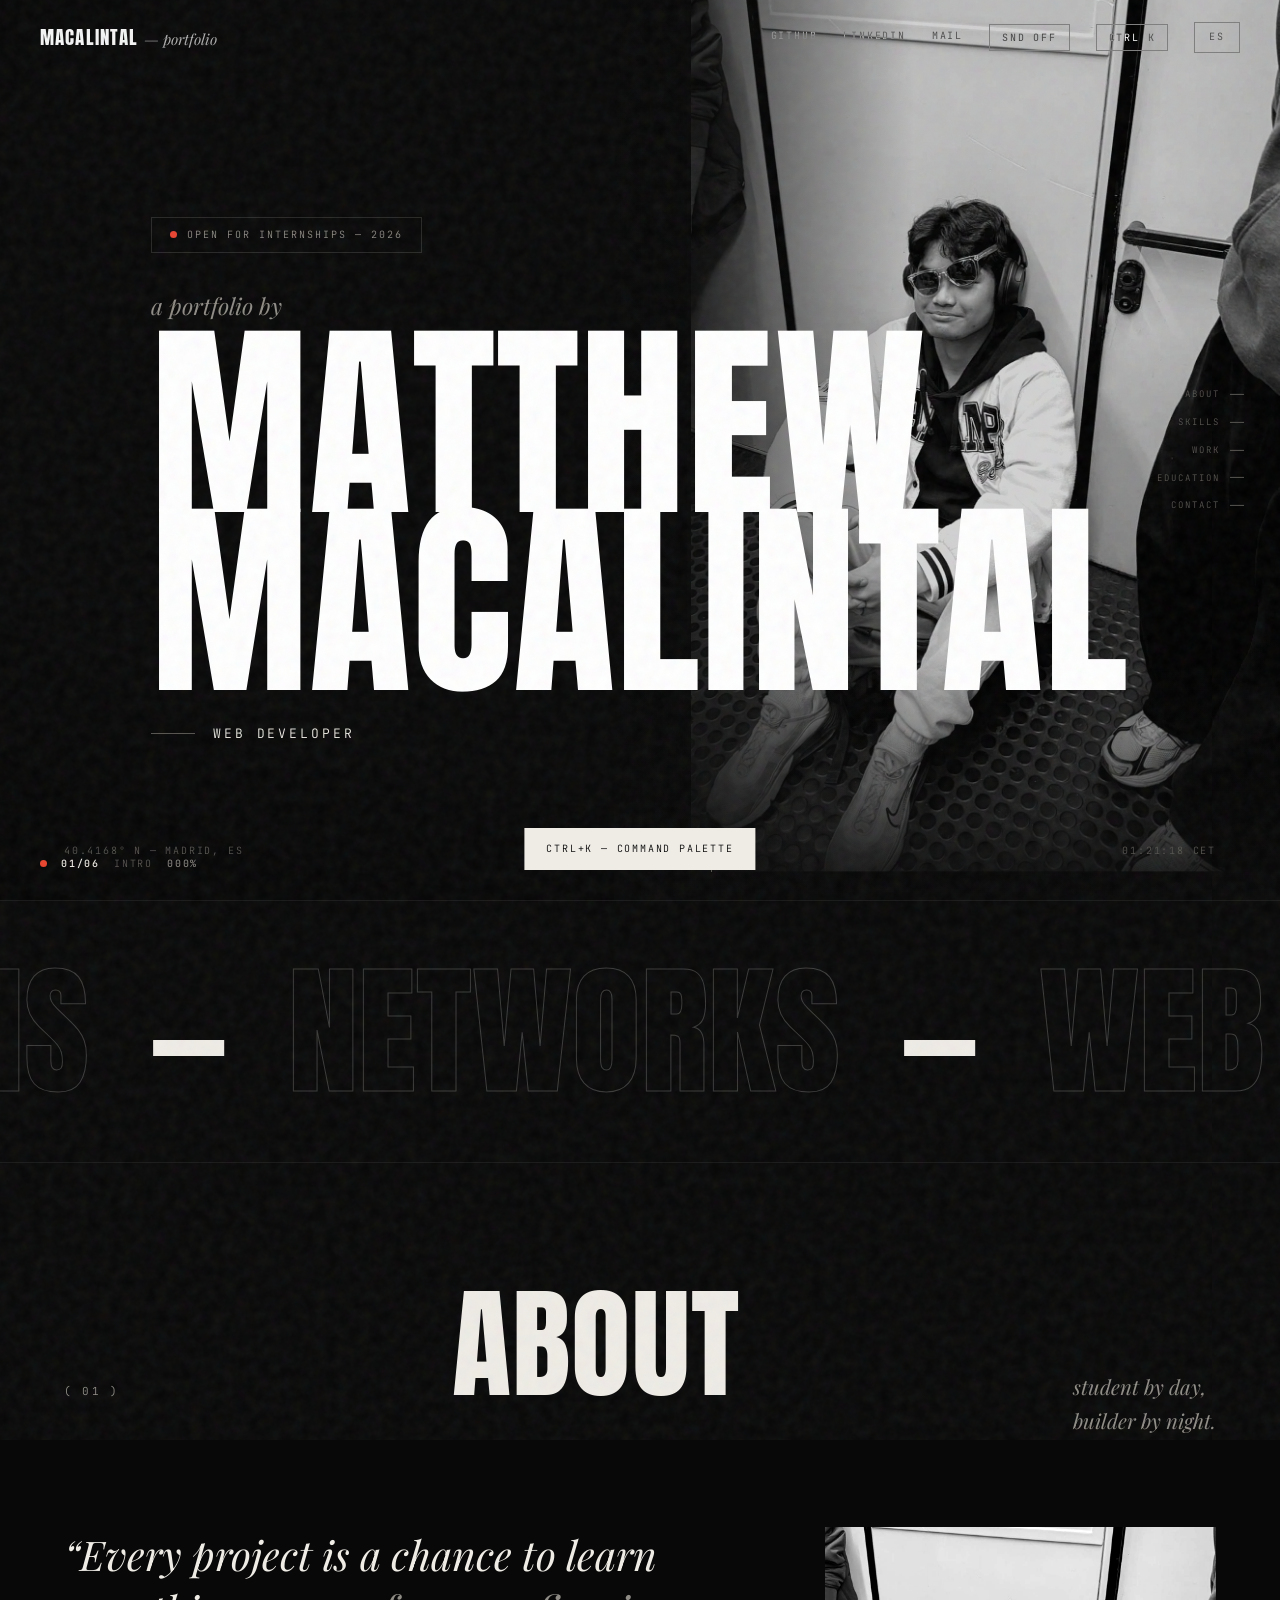
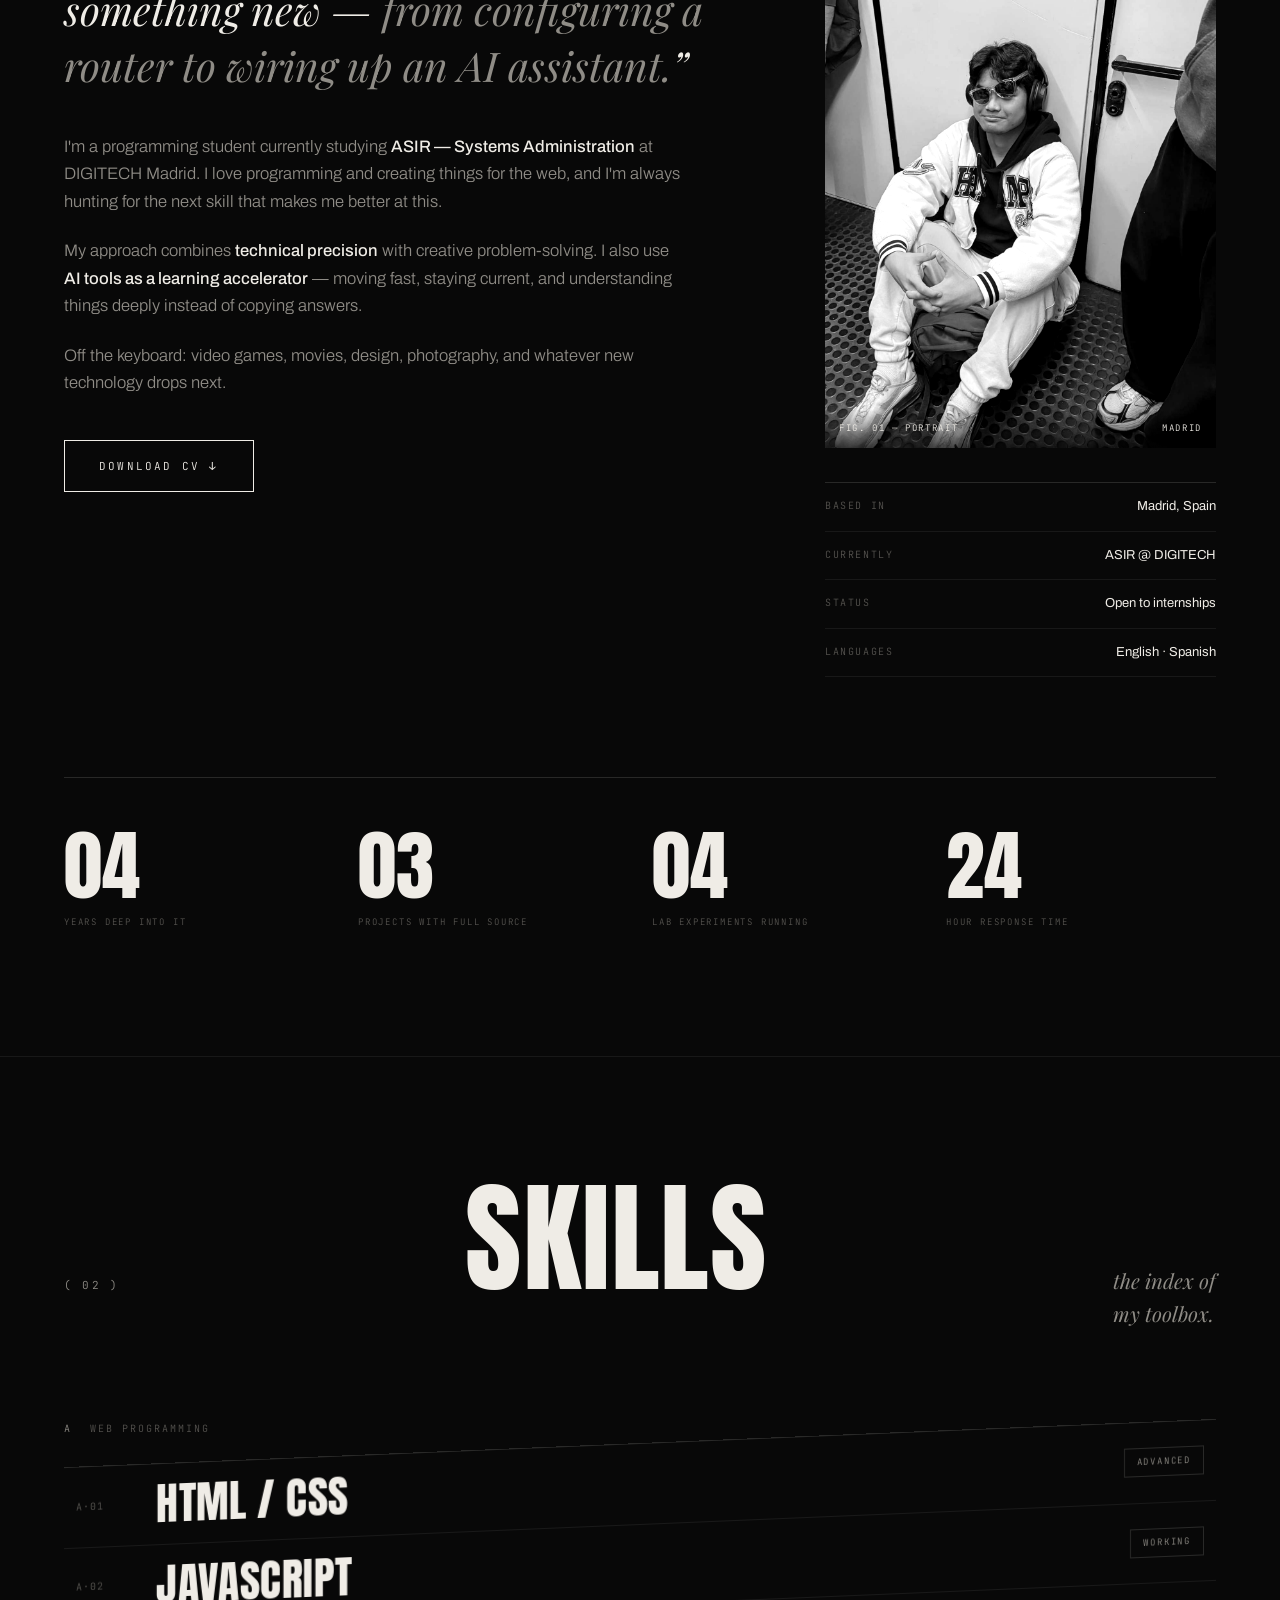
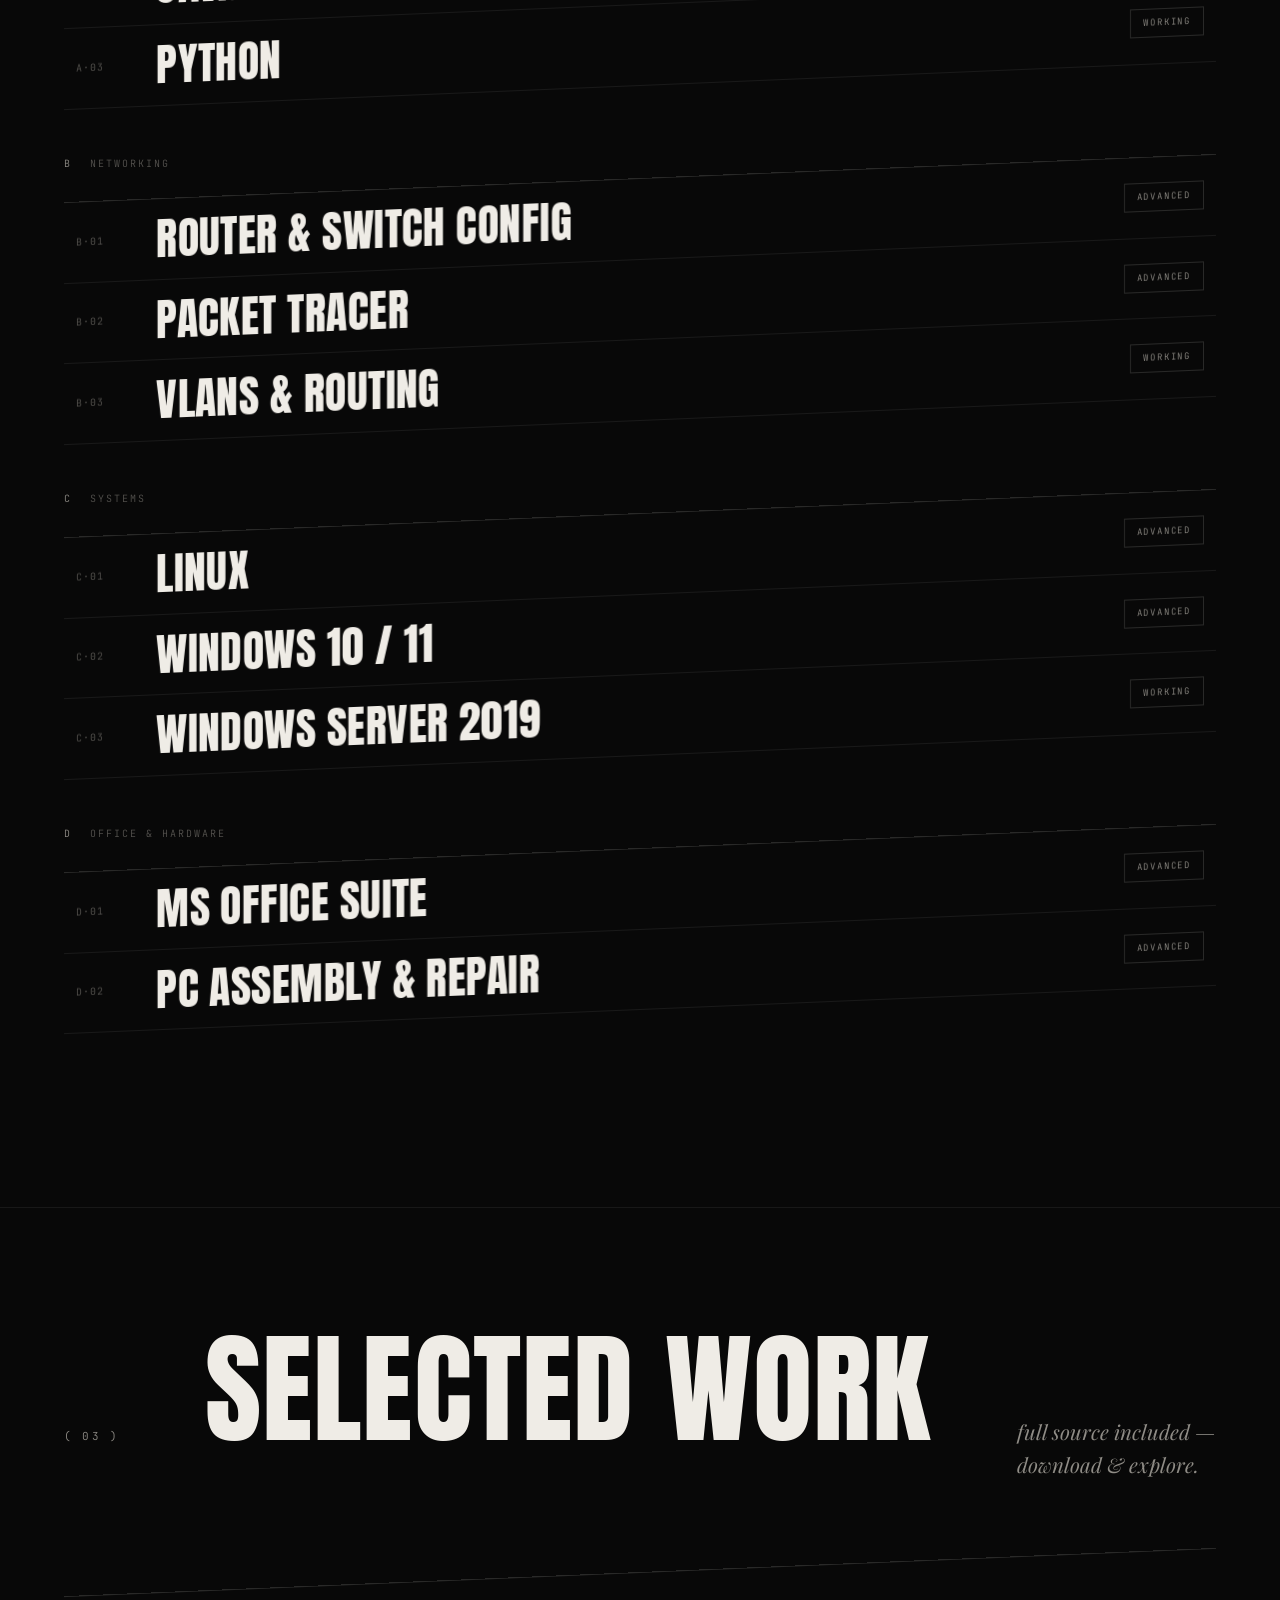
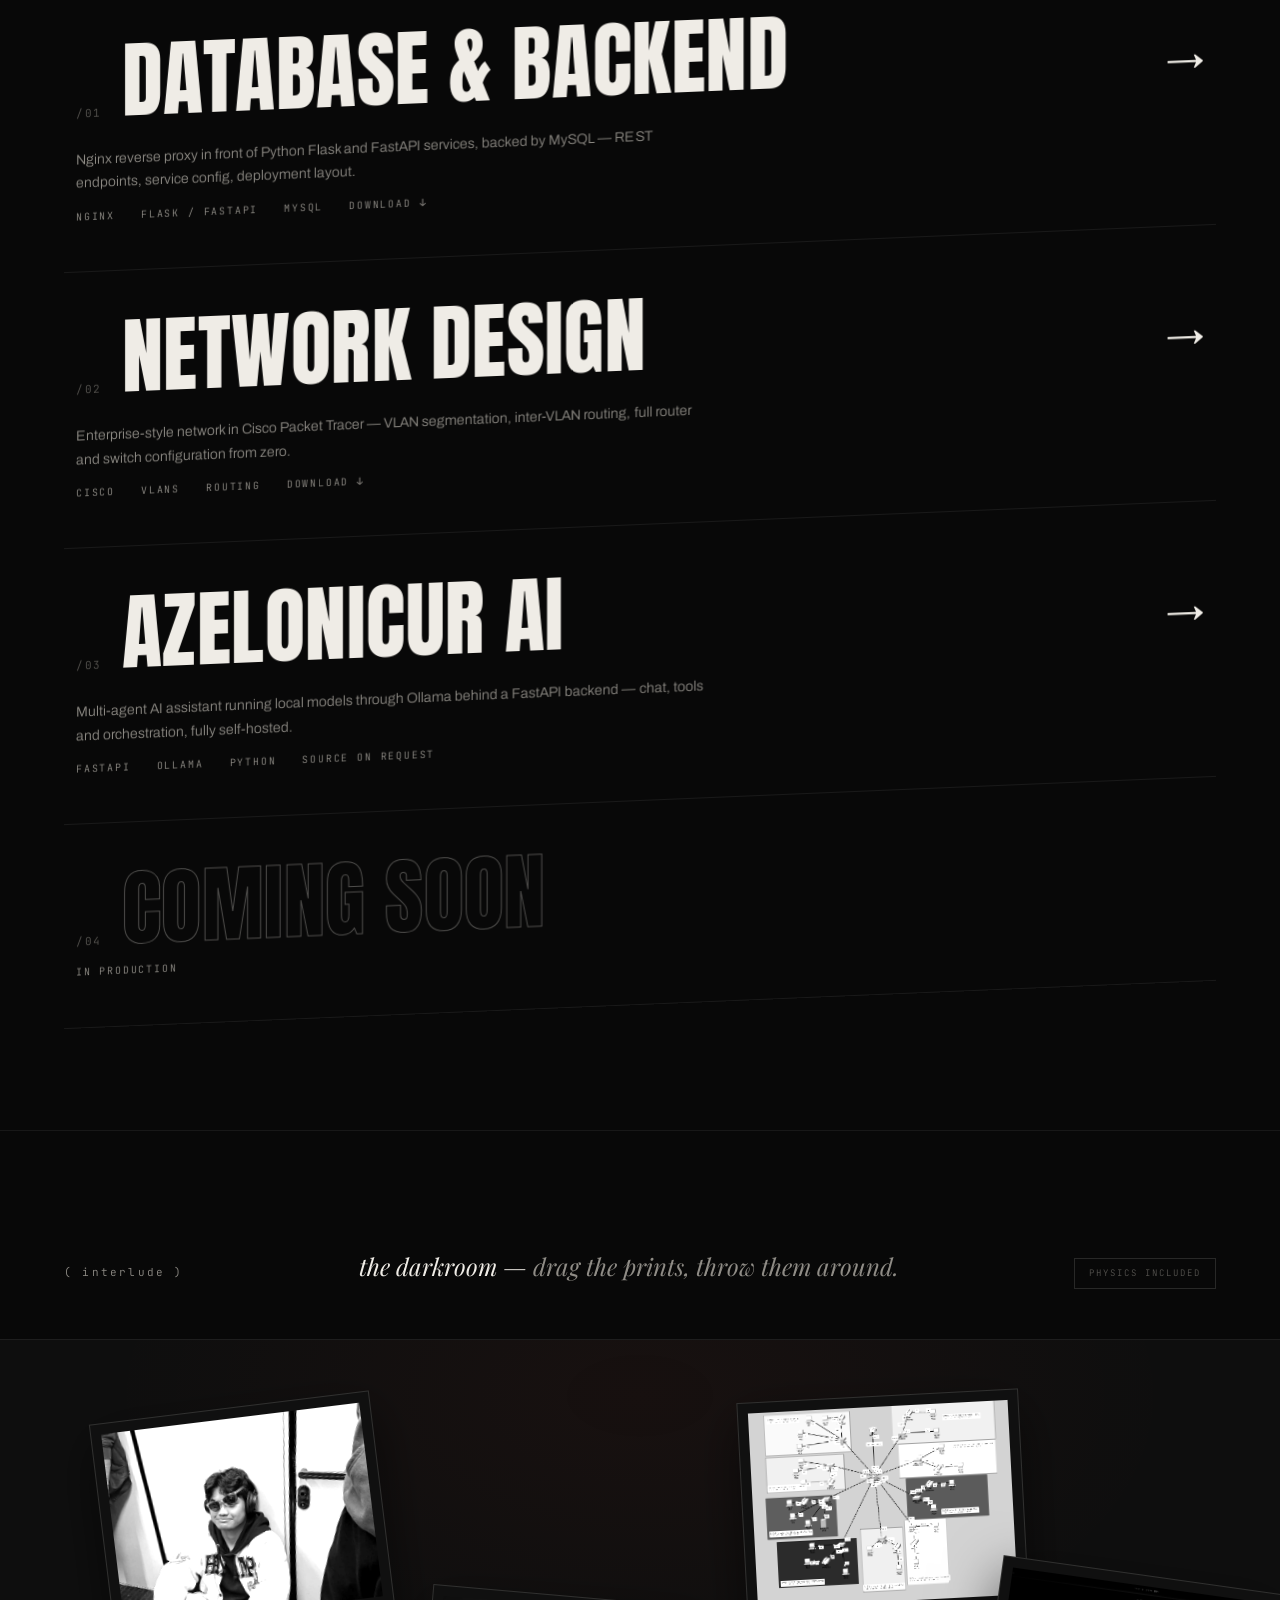
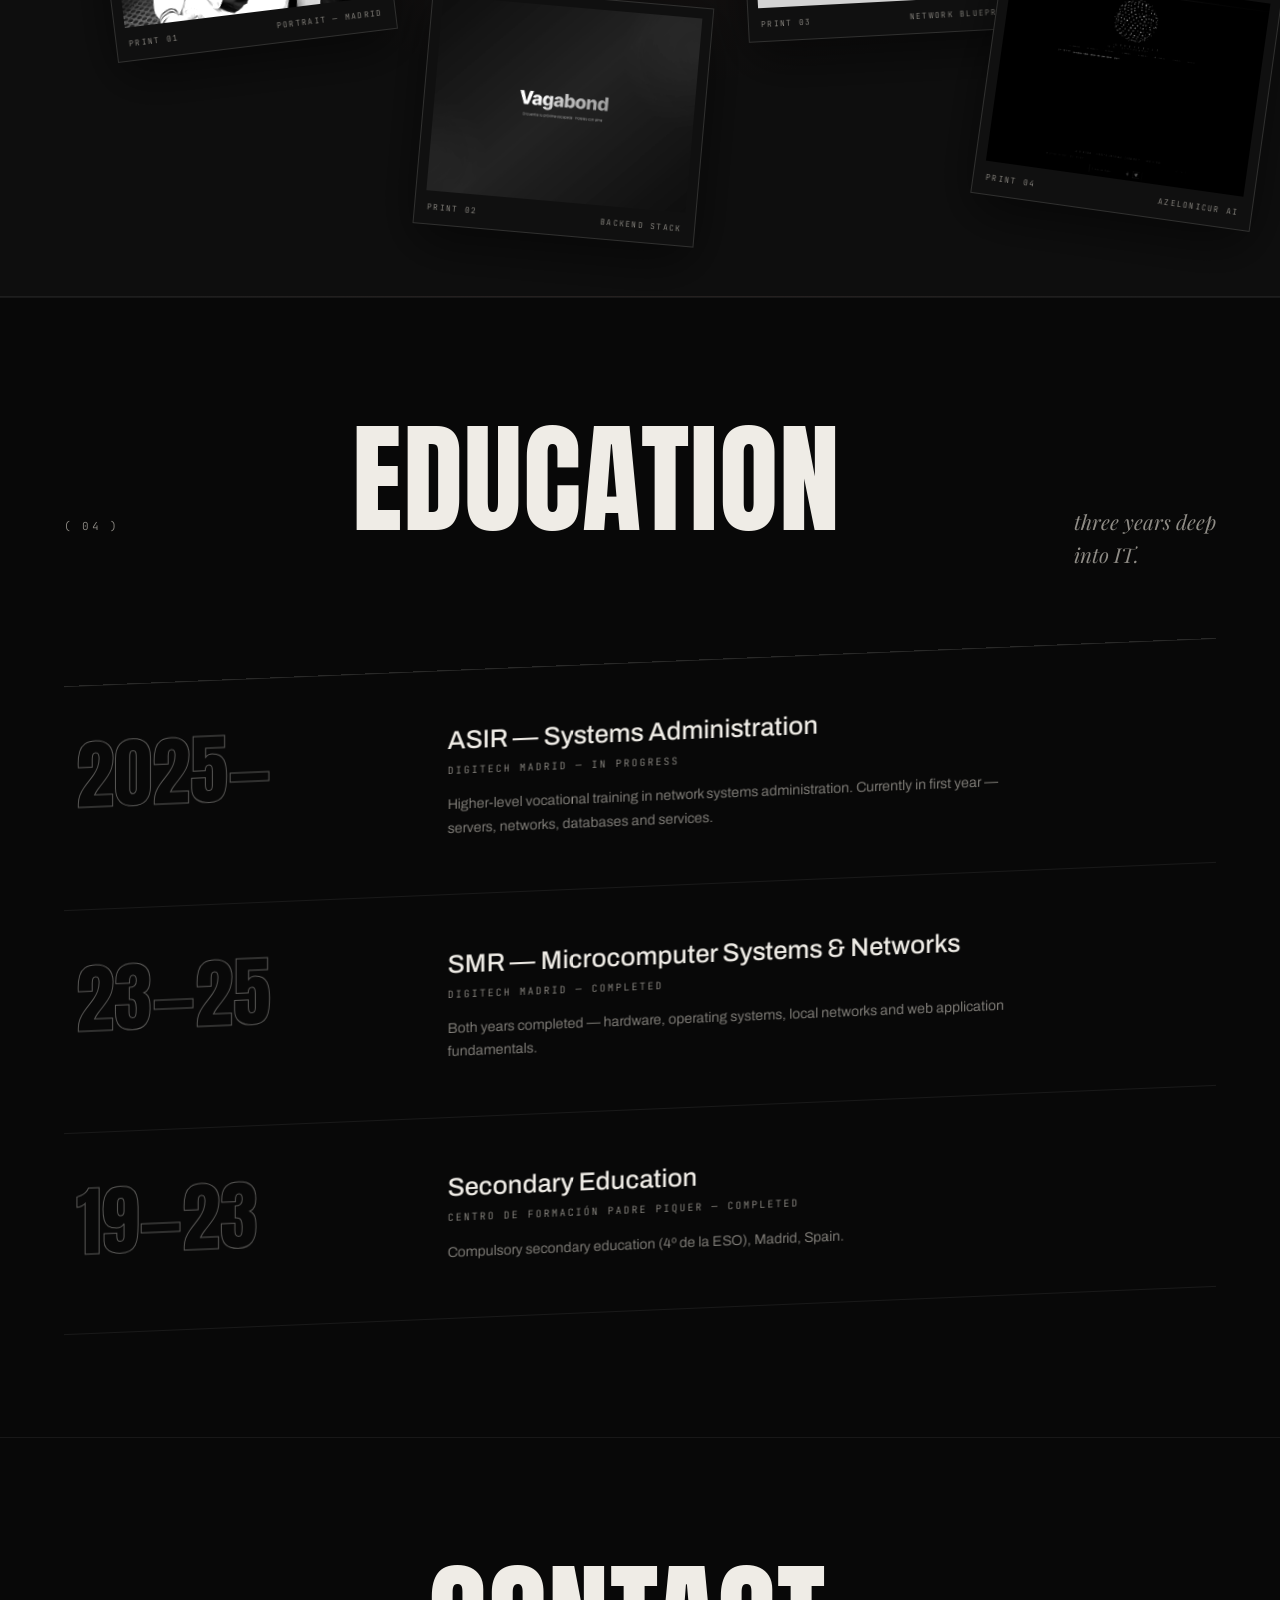
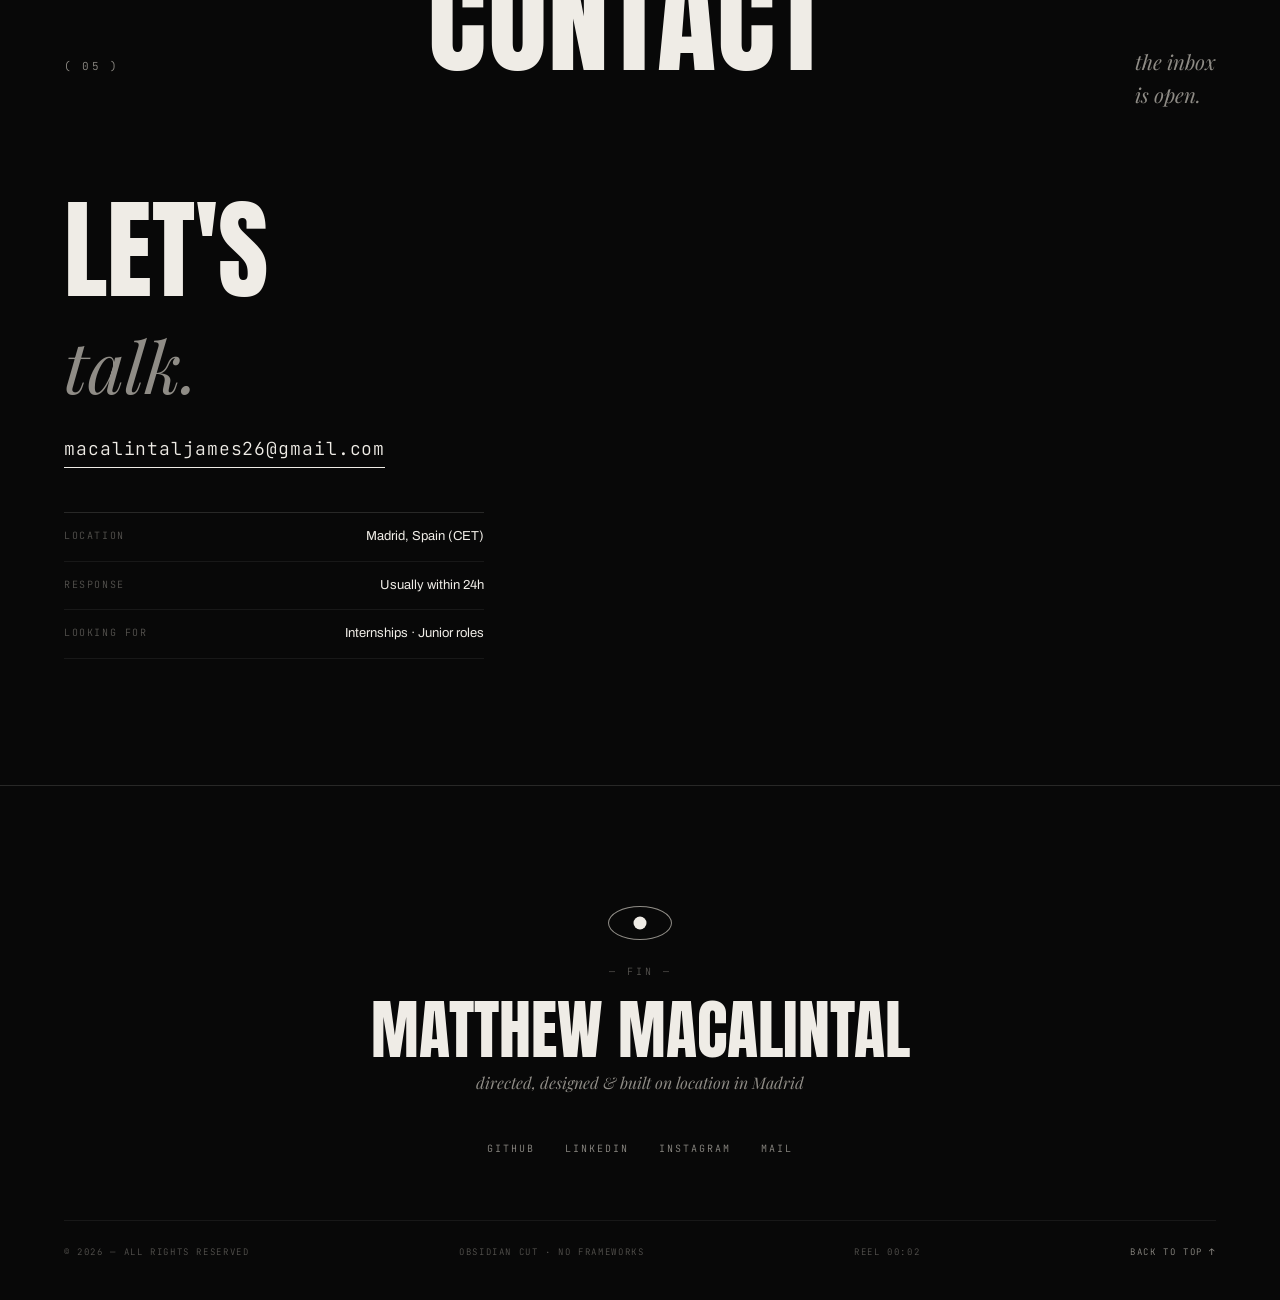
==== english/Main.html @ b94ca069 "Initial commit — portfolio site Bilingual single-page portfolio (EN/ES), no frameworks, no build ste" ====
<!DOCTYPE html>
<html lang="en">
<head>
  <meta charset="UTF-8">
  <meta name="viewport" content="width=device-width, initial-scale=1.0">
  <title>Matthew Macalintal — Obsidian Portfolio</title>
  <meta name="description" content="Matthew Macalintal — ASIR student in Madrid. Systems, networks, web and AI. A cinematic single-page portfolio.">
  <meta name="theme-color" content="#080808">
  <link rel="icon" href="data:image/svg+xml,%3Csvg xmlns='http://www.w3.org/2000/svg' viewBox='0 0 100 100'%3E%3Crect width='100' height='100' fill='%23080808'/%3E%3Ctext x='50' y='72' font-size='60' font-family='Arial Narrow, Arial' font-weight='bold' text-anchor='middle' fill='%23efece6'%3EM%3C/text%3E%3C/svg%3E">
  <link rel="preconnect" href="https://fonts.googleapis.com">
  <link rel="preconnect" href="https://fonts.gstatic.com" crossorigin>
  <link href="https://fonts.googleapis.com/css2?family=Anton&family=Archivo:wght@300;400;500&family=JetBrains+Mono:wght@400;500&family=Playfair+Display:ital,wght@1,400;1,500&display=swap" rel="stylesheet">
  <link rel="stylesheet" href="../css/style.css">
  <script>document.documentElement.classList.add('js');</script>
</head>
<body>

  <header class="topbar">
    <a class="logo" href="#top">Macalintal <em>— portfolio</em></a>
    <nav class="top-links">
      <a href="https://github.com/Hitori-Kaizen" target="_blank" rel="noopener">GitHub</a>
      <a href="https://www.linkedin.com/in/james-macalintal-099469302/" target="_blank" rel="noopener">LinkedIn</a>
      <a href="mailto:macalintaljames26@gmail.com">Mail</a>
      <a class="lang" href="../spanish/Main-es.html">ES</a>
      <button class="menu-btn" id="menu-btn" aria-label="Menu" aria-expanded="false">
        <span></span><span></span>
      </button>
    </nav>
  </header>

  <div class="menu-overlay" id="menu-overlay">
    <a class="m-link" style="--i:0" href="#about"><i>01</i>About</a>
    <a class="m-link" style="--i:1" href="#skills"><i>02</i>Skills</a>
    <a class="m-link" style="--i:2" href="#work"><i>03</i>Work</a>
    <a class="m-link" style="--i:3" href="#education"><i>04</i>Education</a>
    <a class="m-link" style="--i:4" href="#contact"><i>05</i>Contact</a>
    <div class="m-foot">
      <span>Madrid, Spain</span>
      <a href="../spanish/Main-es.html">Español →</a>
    </div>
  </div>

  <nav class="rail" aria-label="Sections">
    <a href="#about">About</a>
    <a href="#skills">Skills</a>
    <a href="#work">Work</a>
    <a href="#education">Education</a>
    <a href="#contact">Contact</a>
  </nav>

  <div class="readout" aria-hidden="true">
    <span class="rec"></span>
    <b id="ro-idx">01/06</b>
    <span id="ro-label">Intro</span>
  </div>

  <main id="top">

    <!-- ================= HERO ================= -->
    <section class="hero" id="intro" data-label="Intro">
      <img class="hero-img" src="../images/me_bro.jpg" alt="Matthew Macalintal" data-parallax="0.06">
      <div class="hero-img-fade" aria-hidden="true"></div>
      <div class="wrap hero-inner">
        <div class="hero-badge" data-reveal>
          <span class="rec"></span> Open for internships — 2026
        </div>
        <p class="hero-over" data-reveal>a portfolio by</p>
        <h1>
          <span class="l" data-split>Matthew</span>
          <span class="l" data-split>Macalintal</span>
        </h1>
        <div class="hero-roles" data-reveal data-reveal-delay="300">
          <span class="dash"></span>
          <span class="rotator" data-rotate='["Systems &amp; networks student","Web developer","AI enthusiast","Linux user"]'></span>
        </div>
      </div>
      <div class="hero-foot">
        <span class="hero-loc">40.4168° N — Madrid, ES</span>
        <span class="scroll-cue">Scroll<span class="line"></span></span>
        <span id="local-time">—</span>
      </div>
    </section>

    <div class="marquee" aria-hidden="true">
      <div class="marquee-track">
        <span>Systems</span><span class="fill">—</span><span>Networks</span><span class="fill">—</span>
        <span>Web</span><span class="fill">—</span><span>AI</span><span class="fill">—</span>
        <span>Systems</span><span class="fill">—</span><span>Networks</span><span class="fill">—</span>
        <span>Web</span><span class="fill">—</span><span>AI</span><span class="fill">—</span>
      </div>
    </div>

    <!-- ================= ABOUT ================= -->
    <section class="sec" id="about" data-label="About">
      <div class="wrap">
        <div class="sec-head">
          <span class="sec-idx">( 01 )</span>
          <h2 class="sec-title" data-split>About</h2>
          <p class="sec-note">student by day,<br>builder by night.</p>
        </div>
        <div class="about-grid">
          <div>
            <p class="pull-quote" data-reveal>
              “Every project is a chance to learn something new — <em>from configuring a router
              to wiring up an AI assistant.</em>”
            </p>
            <div class="about-copy">
              <p data-reveal>
                I'm a programming student currently studying <strong>ASIR — Systems
                Administration</strong> at DIGITECH Madrid. I love programming and creating
                things for the web, and I'm always hunting for the next skill that makes
                me better at this.
              </p>
              <p data-reveal>
                My approach combines <strong>technical precision</strong> with creative
                problem-solving. I also use <strong>AI tools as a learning accelerator</strong> —
                moving fast, staying current, and understanding things deeply instead of
                copying answers.
              </p>
              <p data-reveal>
                Off the keyboard: video games, movies, design, photography, and whatever
                new technology drops next.
              </p>
            </div>
            <div style="margin-top: 44px;" data-reveal>
              <a href="../files/CV.pdf" class="btn" download data-cursor="pdf ↓">Download CV ↓</a>
            </div>
          </div>
          <div class="about-side" data-reveal>
            <div class="about-portrait">
              <img src="../images/me_bro.jpg" alt="Portrait of Matthew Macalintal">
              <span class="cap"><span>Fig. 01 — Portrait</span><span>Madrid</span></span>
            </div>
            <div class="index-table">
              <div class="index-row"><span class="k">Based in</span><span class="v">Madrid, Spain</span></div>
              <div class="index-row"><span class="k">Currently</span><span class="v">ASIR @ DIGITECH</span></div>
              <div class="index-row"><span class="k">Status</span><span class="v">Open to internships</span></div>
              <div class="index-row"><span class="k">Languages</span><span class="v">English · Spanish</span></div>
            </div>
          </div>
        </div>

        <div class="stats-strip" data-reveal>
          <div class="stat"><b data-count="4" data-pad="2">00</b><span>years deep into IT</span></div>
          <div class="stat"><b data-count="3" data-pad="2">00</b><span>projects with full source</span></div>
          <div class="stat"><b data-count="4" data-pad="2">00</b><span>lab experiments running</span></div>
          <div class="stat"><b data-count="24" data-pad="2">00</b><span>hour response time</span></div>
        </div>
      </div>
    </section>

    <!-- ================= SKILLS ================= -->
    <section class="sec" id="skills" data-label="Skills">
      <div class="wrap">
        <div class="sec-head">
          <span class="sec-idx">( 02 )</span>
          <h2 class="sec-title" data-split>Skills</h2>
          <p class="sec-note">the index of<br>my toolbox.</p>
        </div>

        <div class="skill-block" data-reveal>
          <div class="skill-block-label"><i>A</i> Web programming</div>
          <div class="skill-list">
            <div class="skill-item"><span class="no">A·01</span><span class="nm">HTML / CSS</span><span class="lv">Advanced</span></div>
            <div class="skill-item"><span class="no">A·02</span><span class="nm">JavaScript</span><span class="lv">Working</span></div>
            <div class="skill-item"><span class="no">A·03</span><span class="nm">Python</span><span class="lv">Working</span></div>
          </div>
        </div>

        <div class="skill-block" data-reveal>
          <div class="skill-block-label"><i>B</i> Networking</div>
          <div class="skill-list">
            <div class="skill-item"><span class="no">B·01</span><span class="nm">Router &amp; Switch Config</span><span class="lv">Advanced</span></div>
            <div class="skill-item"><span class="no">B·02</span><span class="nm">Packet Tracer</span><span class="lv">Advanced</span></div>
            <div class="skill-item"><span class="no">B·03</span><span class="nm">VLANs &amp; Routing</span><span class="lv">Working</span></div>
          </div>
        </div>

        <div class="skill-block" data-reveal>
          <div class="skill-block-label"><i>C</i> Systems</div>
          <div class="skill-list">
            <div class="skill-item"><span class="no">C·01</span><span class="nm">Linux</span><span class="lv">Advanced</span></div>
            <div class="skill-item"><span class="no">C·02</span><span class="nm">Windows 10 / 11</span><span class="lv">Advanced</span></div>
            <div class="skill-item"><span class="no">C·03</span><span class="nm">Windows Server 2019</span><span class="lv">Working</span></div>
          </div>
        </div>

        <div class="skill-block" data-reveal>
          <div class="skill-block-label"><i>D</i> Office &amp; hardware</div>
          <div class="skill-list">
            <div class="skill-item"><span class="no">D·01</span><span class="nm">MS Office Suite</span><span class="lv">Advanced</span></div>
            <div class="skill-item"><span class="no">D·02</span><span class="nm">PC Assembly &amp; Repair</span><span class="lv">Advanced</span></div>
          </div>
        </div>
      </div>
    </section>

    <!-- ================= WORK ================= -->
    <section class="sec" id="work" data-label="Work">
      <div class="wrap">
        <div class="sec-head">
          <span class="sec-idx">( 03 )</span>
          <h2 class="sec-title" data-split>Selected work</h2>
          <p class="sec-note">full source included —<br>download &amp; explore.</p>
        </div>

        <div class="work-list">
          <a class="work-row" href="../files/pro01-Nginx-Python-Flask-FastAPI-MySQL.zip" download data-preview="../images/portfolio-1.png" data-cursor="grab the zip ↓" data-reveal>
            <div class="work-row-top">
              <span class="no">/01</span>
              <h3>Database &amp; Backend</h3>
              <span class="arrow">→</span>
            </div>
            <p class="desc">Nginx reverse proxy in front of Python Flask and FastAPI services, backed by MySQL — REST endpoints, service config, deployment layout.</p>
            <div class="work-row-meta">
              <span>Nginx</span><span>Flask / FastAPI</span><span>MySQL</span><span>Download ↓</span>
            </div>
          </a>

          <a class="work-row" href="../files/trabajo_final_mm.zip" download data-preview="../images/portfolio-2.png" data-cursor="grab the zip ↓" data-reveal>
            <div class="work-row-top">
              <span class="no">/02</span>
              <h3>Network Design</h3>
              <span class="arrow">→</span>
            </div>
            <p class="desc">Enterprise-style network in Cisco Packet Tracer — VLAN segmentation, inter-VLAN routing, full router and switch configuration from zero.</p>
            <div class="work-row-meta">
              <span>Cisco</span><span>VLANs</span><span>Routing</span><span>Download ↓</span>
            </div>
          </a>

          <div class="work-row" data-preview="../images/portfolio-3.png" data-reveal>
            <div class="work-row-top">
              <span class="no">/03</span>
              <h3>Azelonicur AI</h3>
              <span class="arrow">→</span>
            </div>
            <p class="desc">Multi-agent AI assistant running local models through Ollama behind a FastAPI backend — chat, tools and orchestration, fully self-hosted.</p>
            <div class="work-row-meta">
              <span>FastAPI</span><span>Ollama</span><span>Python</span><span>Source on request</span>
            </div>
          </div>

          <div class="work-row soon" data-reveal>
            <div class="work-row-top">
              <span class="no">/04</span>
              <h3>Coming soon</h3>
              <span class="arrow"></span>
            </div>
            <div class="work-row-meta"><span>In production</span></div>
          </div>
        </div>
      </div>
    </section>

    <!-- ================= DARKROOM (interlude) ================= -->
    <section class="darkroom" aria-label="The darkroom">
      <div class="wrap dk-head">
        <span class="sec-idx">( interlude )</span>
        <p class="dk-note">the darkroom — <em>drag the prints, throw them around.</em></p>
        <span class="dk-hint">physics included</span>
      </div>
      <div class="deck-stage" id="deck-stage">
        <figure class="print" data-rot="-7">
          <img src="../images/me_bro.jpg" alt="Portrait print" draggable="false">
          <figcaption><span>print 01</span><span>portrait — madrid</span></figcaption>
        </figure>
        <figure class="print" data-rot="5">
          <img src="../images/portfolio-1.png" alt="Backend project print" draggable="false">
          <figcaption><span>print 02</span><span>backend stack</span></figcaption>
        </figure>
        <figure class="print" data-rot="-3">
          <img src="../images/portfolio-2.png" alt="Network project print" draggable="false">
          <figcaption><span>print 03</span><span>network blueprint</span></figcaption>
        </figure>
        <figure class="print" data-rot="8">
          <img src="../images/portfolio-3.png" alt="Azelonicur AI print" draggable="false">
          <figcaption><span>print 04</span><span>azelonicur ai</span></figcaption>
        </figure>
      </div>
    </section>

    <!-- ================= EDUCATION ================= -->
    <section class="sec" id="education" data-label="Education">
      <div class="wrap">
        <div class="sec-head">
          <span class="sec-idx">( 04 )</span>
          <h2 class="sec-title" data-split>Education</h2>
          <p class="sec-note">three years deep<br>into IT.</p>
        </div>

        <div class="edu-list">
          <div class="edu-row" data-reveal>
            <div class="yr">2025—</div>
            <div>
              <h3>ASIR — Systems Administration</h3>
              <div class="where">Digitech Madrid — in progress</div>
              <p>Higher-level vocational training in network systems administration. Currently in first year — servers, networks, databases and services.</p>
            </div>
          </div>
          <div class="edu-row" data-reveal>
            <div class="yr">23—25</div>
            <div>
              <h3>SMR — Microcomputer Systems &amp; Networks</h3>
              <div class="where">Digitech Madrid — completed</div>
              <p>Both years completed — hardware, operating systems, local networks and web application fundamentals.</p>
            </div>
          </div>
          <div class="edu-row" data-reveal>
            <div class="yr">19—23</div>
            <div>
              <h3>Secondary Education</h3>
              <div class="where">Centro de Formación Padre Piquer — completed</div>
              <p>Compulsory secondary education (4º de la ESO), Madrid, Spain.</p>
            </div>
          </div>
        </div>
      </div>
    </section>

    <!-- ================= CONTACT ================= -->
    <section class="sec" id="contact" data-label="Contact">
      <div class="wrap">
        <div class="sec-head">
          <span class="sec-idx">( 05 )</span>
          <h2 class="sec-title" data-split>Contact</h2>
          <p class="sec-note">the inbox<br>is open.</p>
        </div>

        <div class="contact-grid">
          <div class="contact-left" data-reveal>
            <div class="contact-big">Let's<br><em>talk.</em></div>
            <a class="contact-mail" href="mailto:macalintaljames26@gmail.com" data-cursor="write me ✉">macalintaljames26@gmail.com</a>
            <div class="contact-facts index-table">
              <div class="index-row"><span class="k">Location</span><span class="v">Madrid, Spain (CET)</span></div>
              <div class="index-row"><span class="k">Response</span><span class="v">Usually within 24h</span></div>
              <div class="index-row"><span class="k">Looking for</span><span class="v">Internships · Junior roles</span></div>
            </div>
          </div>
        </div>
      </div>
    </section>

    <!-- ================= CREDITS ================= -->
    <footer class="credits">
      <div class="wrap">
        <div class="eye-wrap" aria-hidden="true"><div class="eye"><div class="pupil"></div></div></div>
        <p class="c-label">— fin —</p>
        <p class="c-name">Matthew Macalintal</p>
        <p class="c-role">directed, designed &amp; built on location in Madrid</p>
        <div class="c-socials">
          <a href="https://github.com/Hitori-Kaizen" target="_blank" rel="noopener">GitHub</a>
          <a href="https://www.linkedin.com/in/james-macalintal-099469302/" target="_blank" rel="noopener">LinkedIn</a>
          <a href="https://www.instagram.com/x._9qv.null.afterimage_77x" target="_blank" rel="noopener">Instagram</a>
          <a href="mailto:macalintaljames26@gmail.com">Mail</a>
        </div>
        <div class="c-meta">
          <span>© 2026 — all rights reserved</span>
          <span>Obsidian cut · no frameworks</span>
          <a class="to-top-link" href="#top">Back to top ↑</a>
        </div>
      </div>
    </footer>

  </main>

  <script src="../js/main.js"></script>
  <script src="../js/fx.js"></script>
</body>
</html>
---- css/style.css ----
/* ============================================================
   MATTHEW MACALINTAL — OBSIDIAN CUT
   Cinematic monochrome. Anton display / Playfair italic /
   Archivo body / JetBrains Mono labels. Film grain over all.
   ============================================================ */

:root {
  --bg: #080808;
  --bg-2: #0e0e0e;
  --ink: #efece6;
  --dim: #8f8c86;
  --faint: #55534f;
  --line: rgba(239, 236, 230, 0.14);
  --line-soft: rgba(239, 236, 230, 0.07);
  --red: #e8442e;
  --display: 'Anton', 'Arial Narrow', sans-serif;
  --serif: 'Playfair Display', Georgia, serif;
  --body: 'Archivo', 'Segoe UI', sans-serif;
  --mono: 'JetBrains Mono', 'Consolas', monospace;
  --ease: cubic-bezier(0.65, 0.05, 0, 1);
  --ease-out: cubic-bezier(0.22, 1, 0.36, 1);
}

* {
  margin: 0;
  padding: 0;
  box-sizing: border-box;
}

html {
  scroll-behavior: smooth;
}

body {
  font-family: var(--body);
  font-weight: 300;
  background: var(--bg);
  color: var(--ink);
  line-height: 1.65;
  overflow-x: hidden;
}

::selection {
  background: var(--ink);
  color: var(--bg);
}

a {
  color: inherit;
  text-decoration: none;
}

ul {
  list-style: none;
}

img {
  max-width: 100%;
  display: block;
}

button {
  font-family: inherit;
  background: none;
  border: none;
  color: inherit;
  cursor: pointer;
}

:focus-visible {
  outline: 1px solid var(--ink);
  outline-offset: 4px;
}

/* ---------- film grain (injected) ---------- */

.grain {
  position: fixed;
  top: -60%;
  left: -60%;
  width: 220%;
  height: 220%;
  z-index: 3000;
  pointer-events: none;
  opacity: 0.07;
  background-image: url("data:image/svg+xml,%3Csvg viewBox='0 0 250 250' xmlns='http://www.w3.org/2000/svg'%3E%3Cfilter id='n'%3E%3CfeTurbulence type='fractalNoise' baseFrequency='0.7' numOctaves='3' stitchTiles='stitch'/%3E%3C/filter%3E%3Crect width='100%25' height='100%25' filter='url(%23n)'/%3E%3C/svg%3E");
  animation: grain 0.9s steps(6) infinite;
}

@keyframes grain {
  0% { transform: translate(0, 0); }
  20% { transform: translate(-3%, 2%); }
  40% { transform: translate(2%, -3%); }
  60% { transform: translate(-2%, -2%); }
  80% { transform: translate(3%, 3%); }
  100% { transform: translate(-1%, 1%); }
}

/* vignette */

body::after {
  content: '';
  position: fixed;
  inset: 0;
  z-index: 1;
  pointer-events: none;
  background: radial-gradient(ellipse 110% 90% at 50% 40%, transparent 55%, rgba(0, 0, 0, 0.5) 100%);
}

main, header, footer, .rail, .readout, section {
  position: relative;
  z-index: 2;
}

/* ---------- preloader (injected) ---------- */

.loader {
  position: fixed;
  inset: 0;
  z-index: 9000;
  background: #000;
  display: flex;
  align-items: center;
  justify-content: center;
  transition: transform 0.9s var(--ease);
}

.loader.done {
  transform: translateY(-101%);
}

.loader-name {
  font-family: var(--display);
  font-size: clamp(40px, 8vw, 110px);
  text-transform: uppercase;
  letter-spacing: 0.02em;
  line-height: 1;
  overflow: hidden;
}

.loader-name span {
  display: inline-block;
  transform: translateY(110%);
  animation: rise 0.8s var(--ease-out) forwards;
  animation-delay: calc(var(--i) * 45ms + 100ms);
}

@keyframes rise {
  to { transform: translateY(0); }
}

.loader-count {
  position: absolute;
  bottom: 32px;
  right: 40px;
  font-family: var(--mono);
  font-size: 13px;
  color: var(--dim);
  letter-spacing: 0.1em;
}

.loader-tag {
  position: absolute;
  bottom: 32px;
  left: 40px;
  font-family: var(--mono);
  font-size: 11px;
  color: var(--faint);
  letter-spacing: 0.2em;
  text-transform: uppercase;
}

body.locked {
  overflow: hidden;
}

/* ---------- custom cursor ---------- */

@media (pointer: fine) {
  body.has-cursor,
  body.has-cursor a,
  body.has-cursor button {
    cursor: none;
  }
  body.has-cursor input,
  body.has-cursor textarea,
  body.has-cursor select {
    cursor: auto;
  }
}

.cursor {
  position: fixed;
  top: 0;
  left: 0;
  width: 8px;
  height: 8px;
  background: #fff;
  border-radius: 50%;
  z-index: 9500;
  pointer-events: none;
  transform: translate(-50%, -50%);
  mix-blend-mode: difference;
}

.cursor-o {
  position: fixed;
  top: 0;
  left: 0;
  width: 42px;
  height: 42px;
  border: 1px solid #fff;
  border-radius: 50%;
  z-index: 9499;
  pointer-events: none;
  transform: translate(-50%, -50%);
  mix-blend-mode: difference;
  transition: width 0.3s var(--ease-out), height 0.3s var(--ease-out),
    background 0.3s ease, opacity 0.3s ease;
}

.cursor-o.grow {
  width: 72px;
  height: 72px;
  background: #fff;
}

.cursor.hide,
.cursor-o.hide {
  opacity: 0;
}

/* ---------- text reveal machinery ---------- */

.wm {
  display: inline-block;
  overflow: hidden;
  vertical-align: bottom;
}

.ww {
  display: inline-block;
  transform: translateY(120%);
  transition: transform 0.9s var(--ease);
  transition-delay: calc(var(--i, 0) * 45ms);
}

.in .ww {
  transform: translateY(0);
}

html.js [data-reveal] {
  opacity: 0;
  transform: translateY(30px);
  transition: opacity 0.9s var(--ease-out), transform 0.9s var(--ease-out);
}

html.js [data-reveal].revealed {
  opacity: 1;
  transform: translateY(0);
}

/* ---------- top bar ---------- */

.topbar {
  position: fixed;
  top: 0;
  left: 0;
  right: 0;
  z-index: 4000;
  display: flex;
  justify-content: space-between;
  align-items: center;
  padding: 22px 40px;
  mix-blend-mode: difference;
  color: #fff;
}

.topbar .logo {
  font-family: var(--display);
  font-size: 19px;
  letter-spacing: 0.06em;
  text-transform: uppercase;
}

.topbar .logo em {
  font-family: var(--serif);
  font-style: italic;
  font-size: 15px;
  text-transform: none;
  letter-spacing: 0;
  color: #bbb;
}

.top-links {
  display: flex;
  align-items: center;
  gap: 26px;
  font-family: var(--mono);
  font-size: 10px;
  letter-spacing: 0.18em;
  text-transform: uppercase;
}

.top-links a {
  position: relative;
  padding-bottom: 2px;
}

.top-links a::after {
  content: '';
  position: absolute;
  left: 0;
  bottom: 0;
  width: 0;
  height: 1px;
  background: #fff;
  transition: width 0.35s var(--ease-out);
}

.top-links a:hover::after {
  width: 100%;
}

.top-links .lang {
  border: 1px solid rgba(255, 255, 255, 0.5);
  padding: 6px 14px;
}

.top-links .lang::after {
  display: none;
}

.top-links .lang:hover {
  background: #fff;
  color: #000;
}

.menu-btn {
  display: none;
  flex-direction: column;
  gap: 7px;
  width: 40px;
  padding: 6px 0;
}

.menu-btn span {
  display: block;
  height: 1px;
  background: #fff;
  transition: transform 0.35s var(--ease-out);
}

.menu-btn.open span:nth-child(1) {
  transform: translateY(4px) rotate(45deg);
}

.menu-btn.open span:nth-child(2) {
  transform: translateY(-4px) rotate(-45deg);
}

/* ---------- fullscreen mobile menu ---------- */

.menu-overlay {
  position: fixed;
  inset: 0;
  z-index: 3500;
  background: #000;
  display: flex;
  flex-direction: column;
  justify-content: center;
  padding: 0 28px;
  clip-path: inset(0 0 100% 0);
  transition: clip-path 0.7s var(--ease);
}

.menu-overlay.open {
  clip-path: inset(0 0 0% 0);
}

.menu-overlay a.m-link {
  font-family: var(--display);
  font-size: clamp(44px, 12vw, 90px);
  text-transform: uppercase;
  line-height: 1.05;
  color: var(--ink);
  display: flex;
  align-items: baseline;
  gap: 16px;
  opacity: 0;
  transform: translateY(30px);
  transition: opacity 0.5s ease, transform 0.5s var(--ease-out);
  transition-delay: calc(var(--i) * 60ms);
}

.menu-overlay.open a.m-link {
  opacity: 1;
  transform: translateY(0);
}

.menu-overlay a.m-link i {
  font-family: var(--mono);
  font-style: normal;
  font-size: 11px;
  color: var(--faint);
}

.menu-overlay .m-foot {
  position: absolute;
  bottom: 30px;
  left: 28px;
  right: 28px;
  display: flex;
  justify-content: space-between;
  font-family: var(--mono);
  font-size: 10px;
  letter-spacing: 0.15em;
  text-transform: uppercase;
  color: var(--dim);
}

/* ---------- side rail (scroll spy) ---------- */

.rail {
  position: fixed;
  right: 36px;
  top: 50%;
  transform: translateY(-50%);
  z-index: 2500;
  display: flex;
  flex-direction: column;
  gap: 13px;
  align-items: flex-end;
}

.rail a {
  display: flex;
  align-items: center;
  gap: 10px;
  font-family: var(--mono);
  font-size: 9px;
  letter-spacing: 0.22em;
  text-transform: uppercase;
  color: var(--faint);
  transition: color 0.3s ease;
}

.rail a::after {
  content: '';
  width: 14px;
  height: 1px;
  background: var(--faint);
  transition: width 0.35s var(--ease-out), background 0.3s ease;
}

.rail a:hover {
  color: var(--ink);
}

.rail a.active {
  color: var(--ink);
}

.rail a.active::after {
  width: 34px;
  background: var(--ink);
}

/* ---------- bottom-left readout ---------- */

.readout {
  position: fixed;
  left: 40px;
  bottom: 28px;
  z-index: 2500;
  font-family: var(--mono);
  font-size: 10px;
  letter-spacing: 0.18em;
  text-transform: uppercase;
  color: var(--faint);
  display: flex;
  gap: 14px;
  align-items: center;
}

.readout b {
  color: var(--ink);
  font-weight: 500;
}

.readout .rec {
  width: 7px;
  height: 7px;
  border-radius: 50%;
  background: var(--red);
  animation: blink-rec 1.6s ease infinite;
}

@keyframes blink-rec {
  50% { opacity: 0.25; }
}

/* ---------- layout ---------- */

.wrap {
  max-width: 1500px;
  margin: 0 auto;
  padding: 0 clamp(24px, 5vw, 80px);
}

section {
  scroll-margin-top: 40px;
}

.sec {
  padding: clamp(100px, 14vh, 180px) 0;
  border-top: 1px solid var(--line-soft);
  position: relative;
}

.sec-head {
  display: flex;
  align-items: baseline;
  justify-content: space-between;
  gap: 24px;
  flex-wrap: wrap;
  margin-bottom: clamp(48px, 7vw, 90px);
}

.sec-idx {
  font-family: var(--mono);
  font-size: 11px;
  letter-spacing: 0.2em;
  color: var(--dim);
}

.sec-title {
  font-family: var(--display);
  font-weight: 400;
  font-size: clamp(56px, 9.5vw, 160px);
  line-height: 0.9;
  text-transform: uppercase;
  letter-spacing: 0.01em;
}

.sec-note {
  font-family: var(--serif);
  font-style: italic;
  font-size: clamp(16px, 1.6vw, 21px);
  color: var(--dim);
  max-width: 320px;
}

/* ---------- hero ---------- */

.hero {
  min-height: 100svh;
  position: relative;
  display: flex;
  flex-direction: column;
  justify-content: center;
  overflow: hidden;
}

.hero-img {
  position: absolute;
  top: 0;
  right: 0;
  height: 100%;
  width: min(46vw, 660px);
  object-fit: cover;
  filter: grayscale(100%) contrast(1.12) brightness(0.82);
  z-index: 1;
}

.hero-img-fade {
  position: absolute;
  top: 0;
  right: 0;
  height: 100%;
  width: min(52vw, 760px);
  z-index: 1;
  background: linear-gradient(to right, var(--bg) 0%, transparent 45%),
    linear-gradient(to top, var(--bg) 0%, transparent 30%);
  pointer-events: none;
}

.hero-inner {
  position: relative;
  z-index: 2;
  padding-top: 60px;
}

.hero-over {
  font-family: var(--serif);
  font-style: italic;
  font-size: clamp(16px, 1.8vw, 24px);
  color: var(--dim);
  margin-bottom: 10px;
}

.hero h1 {
  font-family: var(--display);
  font-weight: 400;
  font-size: clamp(70px, 16.5vw, 290px);
  line-height: 0.84;
  text-transform: uppercase;
  letter-spacing: 0.005em;
  mix-blend-mode: difference;
  color: #fff;
}

.hero h1 .l {
  display: block;
}

.hero-roles {
  display: flex;
  align-items: center;
  gap: 18px;
  margin-top: 34px;
  font-family: var(--mono);
  font-size: clamp(11px, 1.2vw, 13px);
  letter-spacing: 0.22em;
  text-transform: uppercase;
  color: var(--dim);
}

.hero-roles .dash {
  width: 44px;
  height: 1px;
  background: var(--faint);
}

.rotator {
  position: relative;
  display: inline-block;
  height: 1.5em;
  min-width: 300px;
  overflow: hidden;
  vertical-align: middle;
}

.rotator span {
  position: absolute;
  left: 0;
  top: 0;
  line-height: 1.5em;
  white-space: nowrap;
  opacity: 0;
  transform: translateY(100%);
  transition: opacity 0.5s ease, transform 0.5s var(--ease-out);
  color: var(--ink);
}

.rotator span.on {
  opacity: 1;
  transform: translateY(0);
}

.hero-foot {
  position: absolute;
  bottom: 28px;
  left: 0;
  right: 0;
  z-index: 2;
  display: flex;
  justify-content: space-between;
  align-items: center;
  padding: 0 clamp(24px, 5vw, 80px);
  font-family: var(--mono);
  font-size: 10px;
  letter-spacing: 0.18em;
  text-transform: uppercase;
  color: var(--faint);
}

.hero-foot .scroll-cue {
  display: flex;
  align-items: center;
  gap: 10px;
}

.scroll-cue .line {
  width: 1px;
  height: 42px;
  background: var(--faint);
  position: relative;
  overflow: hidden;
}

.scroll-cue .line::after {
  content: '';
  position: absolute;
  inset: 0;
  background: var(--ink);
  transform: translateY(-100%);
  animation: drip 2.4s var(--ease) infinite;
}

@keyframes drip {
  55%, 100% { transform: translateY(100%); }
}

.hero-badge {
  display: inline-flex;
  align-items: center;
  gap: 10px;
  font-family: var(--mono);
  font-size: 10px;
  letter-spacing: 0.2em;
  text-transform: uppercase;
  color: var(--dim);
  border: 1px solid var(--line);
  padding: 9px 18px;
  margin-bottom: 34px;
}

.hero-badge .rec {
  width: 7px;
  height: 7px;
  border-radius: 50%;
  background: var(--red);
  animation: blink-rec 1.6s ease infinite;
}

/* ---------- marquee ---------- */

.marquee {
  overflow: hidden;
  padding: clamp(30px, 5vw, 60px) 0;
  border-top: 1px solid var(--line-soft);
  user-select: none;
}

.marquee-track {
  display: flex;
  gap: 60px;
  width: max-content;
  animation: marquee 42s linear infinite;
}

.marquee-track span {
  font-family: var(--display);
  font-size: clamp(64px, 11vw, 170px);
  line-height: 1;
  text-transform: uppercase;
  white-space: nowrap;
  color: transparent;
  -webkit-text-stroke: 1px rgba(239, 236, 230, 0.22);
}

.marquee-track span.fill {
  color: var(--ink);
  -webkit-text-stroke: 0;
}

@keyframes marquee {
  to { transform: translateX(-50%); }
}

/* ---------- about ---------- */

.about-grid {
  display: grid;
  grid-template-columns: minmax(0, 7fr) minmax(0, 4fr);
  gap: clamp(40px, 6vw, 110px);
  align-items: start;
}

.pull-quote {
  font-family: var(--serif);
  font-style: italic;
  font-weight: 400;
  font-size: clamp(24px, 3.2vw, 42px);
  line-height: 1.35;
  color: var(--ink);
  margin-bottom: 40px;
}

.pull-quote em {
  color: var(--dim);
}

.about-copy p {
  font-size: clamp(15px, 1.3vw, 17px);
  color: var(--dim);
  margin-bottom: 22px;
  max-width: 620px;
}

.about-copy strong {
  color: var(--ink);
  font-weight: 500;
}

.about-side {
  position: sticky;
  top: 90px;
}

.about-portrait {
  position: relative;
  overflow: hidden;
  margin-bottom: 34px;
}

.about-portrait img {
  width: 100%;
  aspect-ratio: 3 / 4;
  object-fit: cover;
  filter: grayscale(100%) contrast(1.1);
  transition: filter 0.7s ease, transform 1.2s var(--ease-out);
}

.about-portrait:hover img {
  filter: grayscale(0%) contrast(1);
  transform: scale(1.04);
}

.about-portrait .cap {
  position: absolute;
  bottom: 0;
  left: 0;
  right: 0;
  display: flex;
  justify-content: space-between;
  padding: 12px 14px;
  font-family: var(--mono);
  font-size: 9px;
  letter-spacing: 0.18em;
  text-transform: uppercase;
  color: var(--ink);
  background: linear-gradient(to top, rgba(0, 0, 0, 0.75), transparent);
}

.index-table {
  border-top: 1px solid var(--line);
}

.index-row {
  display: flex;
  justify-content: space-between;
  gap: 16px;
  padding: 13px 0;
  border-bottom: 1px solid var(--line-soft);
  font-size: 13px;
}

.index-row .k {
  font-family: var(--mono);
  font-size: 10px;
  letter-spacing: 0.16em;
  text-transform: uppercase;
  color: var(--faint);
  padding-top: 2px;
}

.index-row .v {
  color: var(--ink);
  text-align: right;
  font-weight: 400;
}

/* ---------- editorial buttons ---------- */

.btn {
  display: inline-flex;
  align-items: center;
  gap: 12px;
  font-family: var(--mono);
  font-size: 11px;
  letter-spacing: 0.2em;
  text-transform: uppercase;
  color: var(--ink);
  border: 1px solid var(--ink);
  padding: 16px 34px;
  position: relative;
  overflow: hidden;
  transition: color 0.4s ease;
  background: transparent;
  will-change: transform;
}

.btn::before {
  content: '';
  position: absolute;
  inset: 0;
  background: var(--ink);
  transform: scaleY(0);
  transform-origin: bottom;
  transition: transform 0.4s var(--ease);
  z-index: -1;
}

.btn:hover {
  color: var(--bg);
}

.btn:hover::before {
  transform: scaleY(1);
}

.btn-fill {
  background: var(--ink);
  color: var(--bg);
}

.btn-fill::before {
  background: var(--bg);
}

.btn-fill:hover {
  color: var(--ink);
  border-color: var(--ink);
}

.btn-ghost {
  border-color: var(--line);
  color: var(--dim);
}

.btn-ghost:hover {
  color: var(--bg);
}

/* ---------- skills index ---------- */

.skill-block {
  margin-bottom: clamp(40px, 6vw, 70px);
}

.skill-block-label {
  display: flex;
  align-items: baseline;
  gap: 18px;
  font-family: var(--mono);
  font-size: 10px;
  letter-spacing: 0.2em;
  text-transform: uppercase;
  color: var(--faint);
  margin-bottom: 6px;
}

.skill-block-label i {
  font-style: normal;
  color: var(--dim);
}

.skill-list {
  border-top: 1px solid var(--line);
}

.skill-item {
  display: grid;
  grid-template-columns: 60px 1fr auto;
  align-items: center;
  gap: 20px;
  padding: 18px 12px;
  border-bottom: 1px solid var(--line-soft);
  transition: background 0.3s ease, color 0.3s ease, padding 0.3s var(--ease-out);
}

.skill-item .no {
  font-family: var(--mono);
  font-size: 10px;
  color: var(--faint);
  letter-spacing: 0.1em;
}

.skill-item .nm {
  font-family: var(--display);
  font-size: clamp(24px, 3.4vw, 46px);
  line-height: 1;
  text-transform: uppercase;
  letter-spacing: 0.01em;
}

.skill-item .lv {
  font-family: var(--mono);
  font-size: 9px;
  letter-spacing: 0.2em;
  text-transform: uppercase;
  color: var(--dim);
  border: 1px solid var(--line);
  padding: 6px 12px;
  white-space: nowrap;
}

.skill-item:hover {
  background: var(--ink);
  color: var(--bg);
  padding-left: 26px;
}

.skill-item:hover .no,
.skill-item:hover .lv {
  color: var(--bg);
  border-color: rgba(8, 8, 8, 0.4);
}

/* ---------- work list ---------- */

.work-list {
  border-top: 1px solid var(--line);
}

.work-row {
  display: block;
  padding: clamp(28px, 4vw, 46px) 12px;
  border-bottom: 1px solid var(--line-soft);
  position: relative;
  transition: background 0.35s ease, color 0.35s ease, padding 0.35s var(--ease-out);
}

.work-row-top {
  display: flex;
  align-items: baseline;
  justify-content: space-between;
  gap: 20px;
  flex-wrap: wrap;
}

.work-row .no {
  font-family: var(--mono);
  font-size: 11px;
  letter-spacing: 0.15em;
  color: var(--faint);
  transition: color 0.35s ease;
}

.work-row h3 {
  font-family: var(--display);
  font-weight: 400;
  font-size: clamp(38px, 6.5vw, 96px);
  line-height: 0.95;
  text-transform: uppercase;
  letter-spacing: 0.005em;
  flex: 1 1 auto;
}

.work-row .arrow {
  font-family: var(--body);
  font-weight: 300;
  font-size: clamp(24px, 3vw, 40px);
  transition: transform 0.4s var(--ease-out);
}

.work-row-meta {
  display: flex;
  gap: 26px;
  flex-wrap: wrap;
  margin-top: 14px;
  font-family: var(--mono);
  font-size: 10px;
  letter-spacing: 0.18em;
  text-transform: uppercase;
  color: var(--dim);
  transition: color 0.35s ease;
}

.work-row p.desc {
  margin-top: 12px;
  max-width: 640px;
  font-size: 14px;
  color: var(--dim);
  transition: color 0.35s ease;
}

.work-row:hover {
  background: var(--ink);
  color: var(--bg);
  padding-left: 30px;
}

.work-row:hover .no,
.work-row:hover .work-row-meta,
.work-row:hover p.desc {
  color: rgba(8, 8, 8, 0.65);
}

.work-row:hover .arrow {
  transform: translate(8px, -6px) rotate(45deg);
}

.work-row.soon {
  pointer-events: none;
}

.work-row.soon h3 {
  color: transparent;
  -webkit-text-stroke: 1px rgba(239, 236, 230, 0.3);
}

/* floating cursor preview */

.work-preview {
  position: fixed;
  top: 0;
  left: 0;
  width: 340px;
  height: 220px;
  z-index: 2800;
  pointer-events: none;
  overflow: hidden;
  opacity: 0;
  transform: scale(0.85);
  transition: opacity 0.35s ease, transform 0.35s var(--ease-out);
}

.work-preview.show {
  opacity: 1;
  transform: scale(1);
}

.work-preview img {
  width: 100%;
  height: 100%;
  object-fit: cover;
  filter: grayscale(100%) contrast(1.1);
}

/* ---------- education ---------- */

.edu-list {
  border-top: 1px solid var(--line);
}

.edu-row {
  display: grid;
  grid-template-columns: minmax(150px, 320px) 1fr;
  gap: clamp(20px, 4vw, 60px);
  padding: clamp(32px, 5vw, 54px) 12px;
  border-bottom: 1px solid var(--line-soft);
}

.edu-row .yr {
  font-family: var(--display);
  font-size: clamp(40px, 6vw, 88px);
  line-height: 0.9;
  color: transparent;
  -webkit-text-stroke: 1px rgba(239, 236, 230, 0.35);
  text-transform: uppercase;
  transition: color 0.5s ease;
}

.edu-row:hover .yr {
  color: var(--ink);
  -webkit-text-stroke: 0;
}

.edu-row h3 {
  font-family: var(--body);
  font-weight: 500;
  font-size: clamp(19px, 2vw, 26px);
  line-height: 1.25;
  margin-bottom: 6px;
}

.edu-row .where {
  font-family: var(--mono);
  font-size: 10px;
  letter-spacing: 0.2em;
  text-transform: uppercase;
  color: var(--dim);
  margin-bottom: 14px;
}

.edu-row p {
  font-size: 14px;
  color: var(--dim);
  max-width: 560px;
}

/* ---------- contact ---------- */

.contact-grid {
  display: grid;
  grid-template-columns: 1fr;
  gap: clamp(48px, 6vw, 100px);
  align-items: start;
}

.contact-left {
  position: sticky;
  top: 90px;
}

.contact-big {
  font-family: var(--display);
  font-size: clamp(60px, 8.5vw, 150px);
  line-height: 0.9;
  text-transform: uppercase;
  margin-bottom: 36px;
}

.contact-big em {
  font-family: var(--serif);
  font-style: italic;
  font-weight: 400;
  text-transform: none;
  font-size: 0.65em;
  color: var(--dim);
}

.contact-mail {
  display: inline-block;
  font-family: var(--mono);
  font-size: clamp(13px, 1.6vw, 18px);
  letter-spacing: 0.05em;
  border-bottom: 1px solid var(--ink);
  padding-bottom: 4px;
  margin-bottom: 44px;
  transition: color 0.3s ease, border-color 0.3s ease;
  word-break: break-all;
}

.contact-mail:hover {
  color: var(--dim);
  border-color: var(--dim);
}

.contact-facts {
  border-top: 1px solid var(--line);
  max-width: 420px;
}

/* form — monochrome editorial */

.form-note {
  font-family: var(--mono);
  font-size: 10px;
  letter-spacing: 0.18em;
  text-transform: uppercase;
  color: var(--faint);
  margin-bottom: 30px;
}

.form-group {
  margin-bottom: 30px;
}

.form-group label {
  display: block;
  font-family: var(--mono);
  font-size: 10px;
  letter-spacing: 0.2em;
  text-transform: uppercase;
  color: var(--dim);
  margin-bottom: 10px;
}

.form-group input,
.form-group select,
.form-group textarea {
  width: 100%;
  background: transparent;
  border: none;
  border-bottom: 1px solid var(--line);
  padding: 12px 0;
  color: var(--ink);
  font-family: var(--body);
  font-weight: 300;
  font-size: 16px;
  outline: none;
  border-radius: 0;
  transition: border-color 0.3s ease;
}

.form-group input::placeholder,
.form-group textarea::placeholder {
  color: var(--faint);
}

.form-group input:focus,
.form-group select:focus,
.form-group textarea:focus {
  border-color: var(--ink);
}

.form-group select {
  cursor: pointer;
  appearance: none;
  background-image: url("data:image/svg+xml,%3Csvg xmlns='http://www.w3.org/2000/svg' width='10' height='6'%3E%3Cpath d='M1 1l4 4 4-4' stroke='%238f8c86' fill='none'/%3E%3C/svg%3E");
  background-repeat: no-repeat;
  background-position: right 4px center;
}

.form-group select option {
  background: var(--bg-2);
  color: var(--ink);
}

.form-group textarea {
  min-height: 110px;
  resize: vertical;
}

.form-row {
  display: grid;
  grid-template-columns: 1fr 1fr;
  gap: 36px;
}

.radio-group,
.checkbox-group {
  display: flex;
  flex-wrap: wrap;
  gap: 10px;
  padding-top: 4px;
}

.radio-group label,
.checkbox-group label {
  display: flex;
  align-items: center;
  gap: 9px;
  font-family: var(--mono);
  font-size: 10px;
  letter-spacing: 0.14em;
  text-transform: uppercase;
  color: var(--dim);
  border: 1px solid var(--line);
  padding: 10px 16px;
  cursor: pointer;
  margin-bottom: 0;
  transition: all 0.25s ease;
}

.radio-group label:hover,
.checkbox-group label:hover {
  border-color: var(--dim);
  color: var(--ink);
}

.radio-group label:has(input:checked),
.checkbox-group label:has(input:checked) {
  background: var(--ink);
  color: var(--bg);
  border-color: var(--ink);
}

.radio-group input,
.checkbox-group input {
  width: 12px;
  height: 12px;
  accent-color: #000;
}

.btn-group {
  display: flex;
  gap: 16px;
  margin-top: 40px;
}

.error-message {
  color: var(--red);
  font-family: var(--mono);
  font-size: 11px;
  margin-top: 8px;
  display: none;
}

input.error,
select.error,
textarea.error {
  border-bottom-color: var(--red) !important;
}

.validation-summary {
  border: 1px solid rgba(232, 68, 46, 0.5);
  background: rgba(232, 68, 46, 0.06);
  padding: 20px 24px;
  margin-bottom: 32px;
  display: none;
}

.validation-summary p {
  color: var(--red);
  font-family: var(--mono);
  font-size: 11px;
  letter-spacing: 0.08em;
  text-transform: uppercase;
  margin-bottom: 8px;
}

.validation-summary li {
  color: rgba(232, 100, 84, 0.9);
  font-size: 12px;
  padding: 2px 0;
}

/* ---------- footer ---------- */

.credits {
  border-top: 1px solid var(--line);
  padding: clamp(70px, 10vw, 120px) 0 40px;
  text-align: center;
}

.credits .c-label {
  font-family: var(--mono);
  font-size: 10px;
  letter-spacing: 0.3em;
  text-transform: uppercase;
  color: var(--faint);
  margin-bottom: 18px;
}

.credits .c-name {
  font-family: var(--display);
  font-size: clamp(34px, 5vw, 70px);
  text-transform: uppercase;
  line-height: 1;
  margin-bottom: 8px;
}

.credits .c-role {
  font-family: var(--serif);
  font-style: italic;
  font-size: 16px;
  color: var(--dim);
  margin-bottom: 44px;
}

.credits .c-socials {
  display: flex;
  justify-content: center;
  gap: 30px;
  flex-wrap: wrap;
  margin-bottom: 60px;
}

.credits .c-socials a {
  font-family: var(--mono);
  font-size: 10px;
  letter-spacing: 0.2em;
  text-transform: uppercase;
  color: var(--dim);
  position: relative;
  padding-bottom: 3px;
  transition: color 0.3s ease;
}

.credits .c-socials a::after {
  content: '';
  position: absolute;
  left: 0;
  bottom: 0;
  width: 0;
  height: 1px;
  background: var(--ink);
  transition: width 0.35s var(--ease-out);
}

.credits .c-socials a:hover {
  color: var(--ink);
}

.credits .c-socials a:hover::after {
  width: 100%;
}

.credits .c-meta {
  display: flex;
  justify-content: space-between;
  align-items: center;
  gap: 14px;
  flex-wrap: wrap;
  border-top: 1px solid var(--line-soft);
  padding-top: 24px;
  font-family: var(--mono);
  font-size: 9px;
  letter-spacing: 0.18em;
  text-transform: uppercase;
  color: var(--faint);
}

.to-top-link {
  font-family: var(--mono);
  font-size: 9px;
  letter-spacing: 0.18em;
  text-transform: uppercase;
  color: var(--dim);
}

.to-top-link:hover {
  color: var(--ink);
}

/* ---------- start / title card ---------- */

.title-card {
  min-height: 100svh;
  display: flex;
  flex-direction: column;
  align-items: center;
  justify-content: center;
  text-align: center;
  position: relative;
  padding: 80px 24px;
}

.title-card .tc-over {
  font-family: var(--mono);
  font-size: 10px;
  letter-spacing: 0.4em;
  text-transform: uppercase;
  color: var(--faint);
  margin-bottom: 26px;
}

.title-card h1 {
  font-family: var(--display);
  font-size: clamp(58px, 12vw, 190px);
  line-height: 0.88;
  text-transform: uppercase;
}

.title-card .tc-sub {
  font-family: var(--serif);
  font-style: italic;
  font-size: clamp(15px, 1.8vw, 22px);
  color: var(--dim);
  margin: 26px 0 60px;
}

.tc-langs {
  display: flex;
  gap: clamp(28px, 6vw, 80px);
  align-items: center;
}

.tc-langs .divider {
  font-family: var(--serif);
  font-style: italic;
  color: var(--faint);
  font-size: 18px;
}

.tc-lang {
  font-family: var(--display);
  font-size: clamp(34px, 6vw, 76px);
  text-transform: uppercase;
  line-height: 1;
  color: transparent;
  -webkit-text-stroke: 1px rgba(239, 236, 230, 0.45);
  transition: color 0.4s ease;
  position: relative;
}

.tc-lang small {
  display: block;
  font-family: var(--mono);
  font-size: 9px;
  letter-spacing: 0.3em;
  color: var(--faint);
  -webkit-text-stroke: 0;
  margin-top: 12px;
  transition: color 0.3s ease;
}

.tc-lang:hover {
  color: var(--ink);
  -webkit-text-stroke: 0;
}

.tc-lang:hover small {
  color: var(--ink);
}

.title-card .tc-foot {
  position: absolute;
  bottom: 30px;
  left: 0;
  right: 0;
  display: flex;
  justify-content: space-between;
  padding: 0 40px;
  font-family: var(--mono);
  font-size: 9px;
  letter-spacing: 0.2em;
  text-transform: uppercase;
  color: var(--faint);
}

/* ---------- scrollbar ---------- */

::-webkit-scrollbar {
  width: 8px;
}

::-webkit-scrollbar-track {
  background: var(--bg);
}

::-webkit-scrollbar-thumb {
  background: #2a2a28;
}

::-webkit-scrollbar-thumb:hover {
  background: #4a4844;
}

/* ---------- responsive ---------- */

@media (max-width: 1100px) {
  .rail {
    display: none;
  }

  .about-grid,
  .contact-grid {
    grid-template-columns: 1fr;
  }

  .about-side,
  .contact-left {
    position: static;
  }

  .about-portrait {
    max-width: 420px;
  }
}

@media (max-width: 860px) {
  .topbar {
    padding: 18px 24px;
  }

  .top-links a:not(.lang) {
    display: none;
  }

  .menu-btn {
    display: flex;
  }

  .readout {
    display: none;
  }

  .hero-img {
    width: 100%;
    opacity: 0.45;
  }

  .hero-img-fade {
    width: 100%;
    background: linear-gradient(to top, var(--bg) 5%, transparent 60%);
  }

  .hero-foot .hero-loc {
    display: none;
  }

  .edu-row {
    grid-template-columns: 1fr;
    gap: 10px;
  }

  .skill-item {
    grid-template-columns: 40px 1fr auto;
    gap: 12px;
  }

  .form-row {
    grid-template-columns: 1fr;
    gap: 0;
  }

  .btn-group {
    flex-direction: column;
  }

  .btn-group .btn {
    justify-content: center;
  }

  .work-preview {
    display: none;
  }

  .credits .c-meta {
    justify-content: center;
    text-align: center;
  }
}

/* ---------- reduced motion ---------- */

/* Every selector below is scoped to :root:not([data-motion="full"]) so that
   loading any page with ?motion=full in the query string (see js/main.js and
   js/fx.js) suspends these overrides and lets the site play at full motion.
   Without that attribute, the OS setting decides, as before. */

@media (prefers-reduced-motion: reduce) {
  :root:not([data-motion="full"]) *,
  :root:not([data-motion="full"]) *::before,
  :root:not([data-motion="full"]) *::after {
    animation-duration: 0.01ms !important;
    animation-iteration-count: 1 !important;
    transition-duration: 0.01ms !important;
  }

  :root:not([data-motion="full"]).js [data-reveal],
  :root:not([data-motion="full"]) .ww {
    opacity: 1 !important;
    transform: none !important;
  }

  :root:not([data-motion="full"]) .grain {
    animation: none;
  }

  :root:not([data-motion="full"]) {
    scroll-behavior: auto;
  }
}

/* ============================================================
   REEL TWO — the interaction layer (fx.js)
   ============================================================ */

/* ---------- topbar chip buttons (injected) ---------- */

.chip-btn {
  font-family: var(--mono);
  font-size: 10px;
  letter-spacing: 0.18em;
  text-transform: uppercase;
  border: 1px solid rgba(255, 255, 255, 0.5);
  padding: 6px 12px;
  transition: background 0.25s ease, color 0.25s ease;
}

.chip-btn:hover {
  background: #fff;
  color: #000;
}

/* ---------- scroll progress hairline ---------- */

.progress-bar {
  position: fixed;
  top: 0;
  left: 0;
  right: 0;
  height: 2px;
  background: var(--ink);
  transform: scaleX(0);
  transform-origin: left;
  z-index: 5000;
  pointer-events: none;
}

.readout .ro-pct {
  color: var(--dim);
  font-weight: 400;
}

/* ---------- marquee: JS-driven when fx engine runs ---------- */

.marquee-track.js-drive {
  animation: none;
}

/* velocity skew targets get GPU hints */

.work-list,
.edu-list,
.skill-list {
  will-change: transform;
}

/* ---------- hero: color flashlight layer ---------- */

.hero-img-color {
  filter: grayscale(0%) contrast(1.05) brightness(1);
  -webkit-mask-image: radial-gradient(circle 190px at var(--sx, -999px) var(--sy, -999px), #000 0 42%, transparent 72%);
  mask-image: radial-gradient(circle 190px at var(--sx, -999px) var(--sy, -999px), #000 0 42%, transparent 72%);
}

/* hero letters — freed from word masks after reveal */

.hero h1.free .wm {
  overflow: visible;
}

.hero h1 .hl {
  display: inline-block;
  will-change: transform;
}

/* ---------- cursor label chip ---------- */

.cursor-label {
  position: fixed;
  top: 0;
  left: 0;
  z-index: 9600;
  pointer-events: none;
  font-family: var(--mono);
  font-size: 9px;
  letter-spacing: 0.2em;
  text-transform: uppercase;
  background: var(--ink);
  color: var(--bg);
  padding: 7px 12px;
  white-space: nowrap;
  opacity: 0;
  transition: opacity 0.25s ease;
}

.cursor-label.show {
  opacity: 1;
}

/* ---------- toasts ---------- */

.toast-stack {
  position: fixed;
  bottom: 30px;
  left: 50%;
  transform: translateX(-50%);
  z-index: 9600;
  display: flex;
  flex-direction: column;
  align-items: center;
  gap: 10px;
  pointer-events: none;
}

.toast {
  font-family: var(--mono);
  font-size: 10px;
  letter-spacing: 0.18em;
  text-transform: uppercase;
  background: var(--ink);
  color: var(--bg);
  padding: 13px 22px;
  opacity: 0;
  transform: translateY(14px);
  transition: opacity 0.4s ease, transform 0.4s var(--ease-out);
  max-width: min(92vw, 560px);
  text-align: center;
}

.toast.show {
  opacity: 1;
  transform: translateY(0);
}

/* ---------- command palette ---------- */

.cmdk {
  position: fixed;
  inset: 0;
  z-index: 8000;
  display: flex;
  justify-content: center;
  align-items: flex-start;
  opacity: 0;
  pointer-events: none;
  transition: opacity 0.3s ease;
}

.cmdk.open {
  opacity: 1;
  pointer-events: auto;
}

.cmdk-back {
  position: absolute;
  inset: 0;
  background: rgba(0, 0, 0, 0.72);
  backdrop-filter: blur(6px);
  -webkit-backdrop-filter: blur(6px);
}

.cmdk-box {
  position: relative;
  width: min(580px, calc(100vw - 40px));
  margin-top: 16vh;
  background: var(--bg-2);
  border: 1px solid var(--line);
  transform: translateY(14px) scale(0.985);
  transition: transform 0.35s var(--ease-out);
  box-shadow: 0 40px 120px rgba(0, 0, 0, 0.7);
}

.cmdk.open .cmdk-box {
  transform: translateY(0) scale(1);
}

.cmdk-input-row {
  display: flex;
  align-items: center;
  gap: 14px;
  padding: 20px 24px;
  border-bottom: 1px solid var(--line-soft);
}

.cmdk-caret {
  font-family: var(--mono);
  color: var(--red);
  font-size: 16px;
}

.cmdk-input {
  flex: 1;
  background: transparent;
  border: none;
  outline: none;
  color: var(--ink);
  font-family: var(--mono);
  font-size: 14px;
  letter-spacing: 0.04em;
}

.cmdk-input::placeholder {
  color: var(--faint);
}

.cmdk-list {
  max-height: min(46vh, 440px);
  overflow-y: auto;
  padding: 8px 0 12px;
}

.cmdk-group {
  font-family: var(--mono);
  font-size: 8px;
  letter-spacing: 0.28em;
  text-transform: uppercase;
  color: var(--faint);
  padding: 16px 24px 8px;
}

.cmdk-item {
  display: flex;
  justify-content: space-between;
  align-items: center;
  gap: 20px;
  width: 100%;
  text-align: left;
  padding: 12px 24px;
  font-family: var(--mono);
  font-size: 12px;
  letter-spacing: 0.08em;
  text-transform: uppercase;
  color: var(--dim);
  transition: background 0.15s ease, color 0.15s ease;
}

.cmdk-item i {
  font-style: normal;
  font-size: 9px;
  letter-spacing: 0.2em;
  color: var(--faint);
}

.cmdk-item.sel {
  background: var(--ink);
  color: var(--bg);
}

.cmdk-item.sel i {
  color: rgba(8, 8, 8, 0.6);
}

.cmdk-empty {
  padding: 30px 24px;
  font-family: var(--mono);
  font-size: 11px;
  color: var(--faint);
  letter-spacing: 0.08em;
}

.cmdk-foot {
  border-top: 1px solid var(--line-soft);
  padding: 12px 24px;
  font-family: var(--mono);
  font-size: 9px;
  letter-spacing: 0.18em;
  text-transform: uppercase;
  color: var(--faint);
}

/* ---------- CRT mode ---------- */

.crt-overlay {
  position: fixed;
  inset: 0;
  z-index: 8500;
  pointer-events: none;
  display: none;
}

html.crt .crt-overlay {
  display: block;
  background:
    repeating-linear-gradient(0deg, rgba(0, 0, 0, 0.25) 0 1px, transparent 1px 3px),
    radial-gradient(ellipse at center, transparent 55%, rgba(0, 0, 0, 0.5) 100%);
  animation: crt-flicker 0.14s steps(2) infinite;
}

html.crt .crt-overlay::after {
  content: '';
  position: absolute;
  inset: 0;
  background: rgba(70, 255, 140, 0.05);
  mix-blend-mode: screen;
}

html.crt .crt-overlay::before {
  content: '';
  position: absolute;
  left: 0;
  right: 0;
  top: -140px;
  height: 130px;
  background: linear-gradient(transparent, rgba(255, 255, 255, 0.05), transparent);
  animation: crt-scan 6s linear infinite;
}

@keyframes crt-scan {
  to { transform: translateY(calc(100vh + 280px)); }
}

@keyframes crt-flicker {
  50% { opacity: 0.93; }
}

/* ---------- matrix rain ---------- */

.matrix-canvas {
  position: fixed;
  inset: 0;
  z-index: 2900;
  pointer-events: none;
  opacity: 0;
  transition: opacity 0.6s ease;
}

.matrix-canvas.show {
  opacity: 0.5;
}

/* ---------- stats strip (about) ---------- */

.stats-strip {
  display: grid;
  grid-template-columns: repeat(4, 1fr);
  gap: 24px;
  border-top: 1px solid var(--line);
  margin-top: clamp(60px, 8vw, 100px);
  padding-top: clamp(30px, 4vw, 50px);
}

.stat b {
  display: block;
  font-family: var(--display);
  font-weight: 400;
  font-size: clamp(44px, 6vw, 96px);
  line-height: 1;
  margin-bottom: 10px;
}

.stat span {
  font-family: var(--mono);
  font-size: 9px;
  letter-spacing: 0.2em;
  text-transform: uppercase;
  color: var(--faint);
  display: block;
  max-width: 180px;
}

/* ---------- the darkroom ---------- */

.darkroom {
  border-top: 1px solid var(--line-soft);
  padding: clamp(60px, 9vw, 120px) 0 0;
}

.dk-head {
  display: flex;
  align-items: baseline;
  justify-content: space-between;
  gap: 20px;
  flex-wrap: wrap;
  margin-bottom: clamp(30px, 4vw, 50px);
}

.dk-note {
  font-family: var(--serif);
  font-style: italic;
  font-size: clamp(17px, 2vw, 24px);
  color: var(--ink);
}

.dk-note em {
  color: var(--dim);
}

.dk-hint {
  font-family: var(--mono);
  font-size: 9px;
  letter-spacing: 0.22em;
  text-transform: uppercase;
  color: var(--faint);
  border: 1px solid var(--line);
  padding: 7px 14px;
}

.deck-stage {
  position: relative;
  height: clamp(400px, 62vh, 580px);
  border-top: 1px solid var(--line-soft);
  border-bottom: 1px solid var(--line-soft);
  background:
    radial-gradient(ellipse 70% 90% at 50% 10%, rgba(232, 68, 46, 0.045), transparent 60%),
    var(--bg-2);
  overflow: hidden;
}

.print {
  position: absolute;
  top: 0;
  left: 0;
  width: clamp(180px, 22vw, 290px);
  background: #101010;
  border: 1px solid var(--line);
  padding: 10px 10px 0;
  cursor: grab;
  user-select: none;
  -webkit-user-select: none;
  -webkit-user-drag: none;
  touch-action: none;
  will-change: transform;
  box-shadow: 0 18px 50px rgba(0, 0, 0, 0.55);
}

.print img {
  width: 100%;
  aspect-ratio: 4 / 3;
  object-fit: cover;
  object-position: center 28%;
  filter: grayscale(100%) contrast(1.05) brightness(1.35);
  transition: filter 0.45s ease, transform 0.3s var(--ease-out);
  pointer-events: none;
}

.print figcaption {
  display: flex;
  justify-content: space-between;
  gap: 10px;
  padding: 10px 2px;
  font-family: var(--mono);
  font-size: 8px;
  letter-spacing: 0.16em;
  text-transform: uppercase;
  color: var(--dim);
  white-space: nowrap;
  overflow: hidden;
}

.print.held {
  cursor: grabbing;
  box-shadow: 0 34px 90px rgba(0, 0, 0, 0.75);
}

.print.held img {
  filter: grayscale(0%) contrast(1);
  transform: scale(1.03);
}

/* ---------- footer eye ---------- */

.eye-wrap {
  width: 64px;
  height: 34px;
  margin: 0 auto 24px;
  position: relative;
}

.eye {
  position: absolute;
  inset: 0;
  border: 1px solid var(--dim);
  border-radius: 50%;
  overflow: hidden;
  transition: transform 0.12s ease;
}

.eye .pupil {
  position: absolute;
  left: 50%;
  top: 50%;
  width: 13px;
  height: 13px;
  border-radius: 50%;
  background: var(--ink);
  transform: translate(-50%, -50%);
}

.eye-wrap.blink .eye {
  transform: scaleY(0.08);
}

/* ---------- responsive (fx layer) ---------- */

@media (max-width: 1100px) {
  .stats-strip {
    grid-template-columns: repeat(2, 1fr);
    gap: 34px 24px;
  }
}

@media (max-width: 860px) {
  .snd-btn {
    display: none;
  }

  .cursor-label {
    display: none;
  }

  .cmdk-box {
    margin-top: 9vh;
  }

  .deck-stage {
    height: clamp(360px, 55vh, 460px);
  }

  .print {
    width: clamp(150px, 42vw, 220px);
  }

  .toast-stack {
    bottom: 20px;
    width: calc(100vw - 32px);
  }
}

@media (prefers-reduced-motion: reduce) {
  :root:not([data-motion="full"]) .crt-overlay,
  :root:not([data-motion="full"]) .crt-overlay::before {
    animation: none !important;
  }

  :root:not([data-motion="full"]) .marquee-track.js-drive {
    transform: none !important;
  }
}
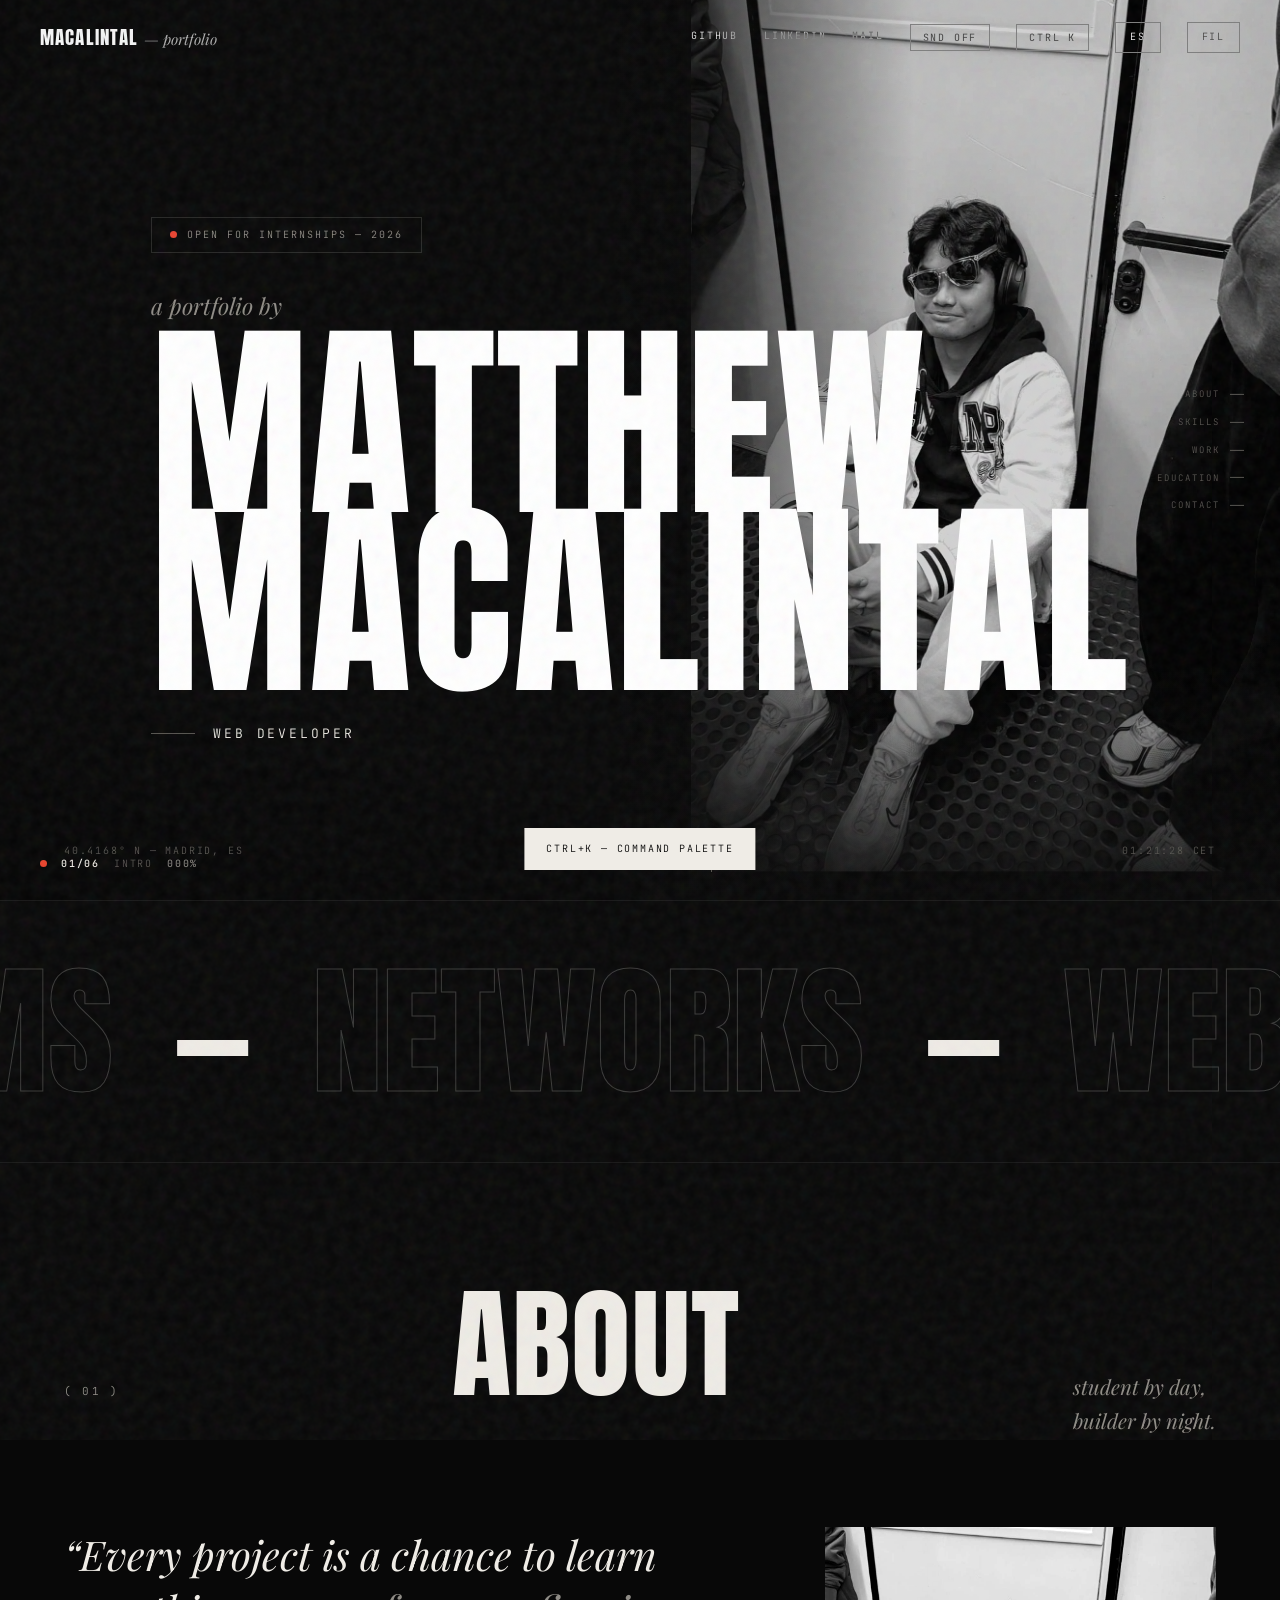
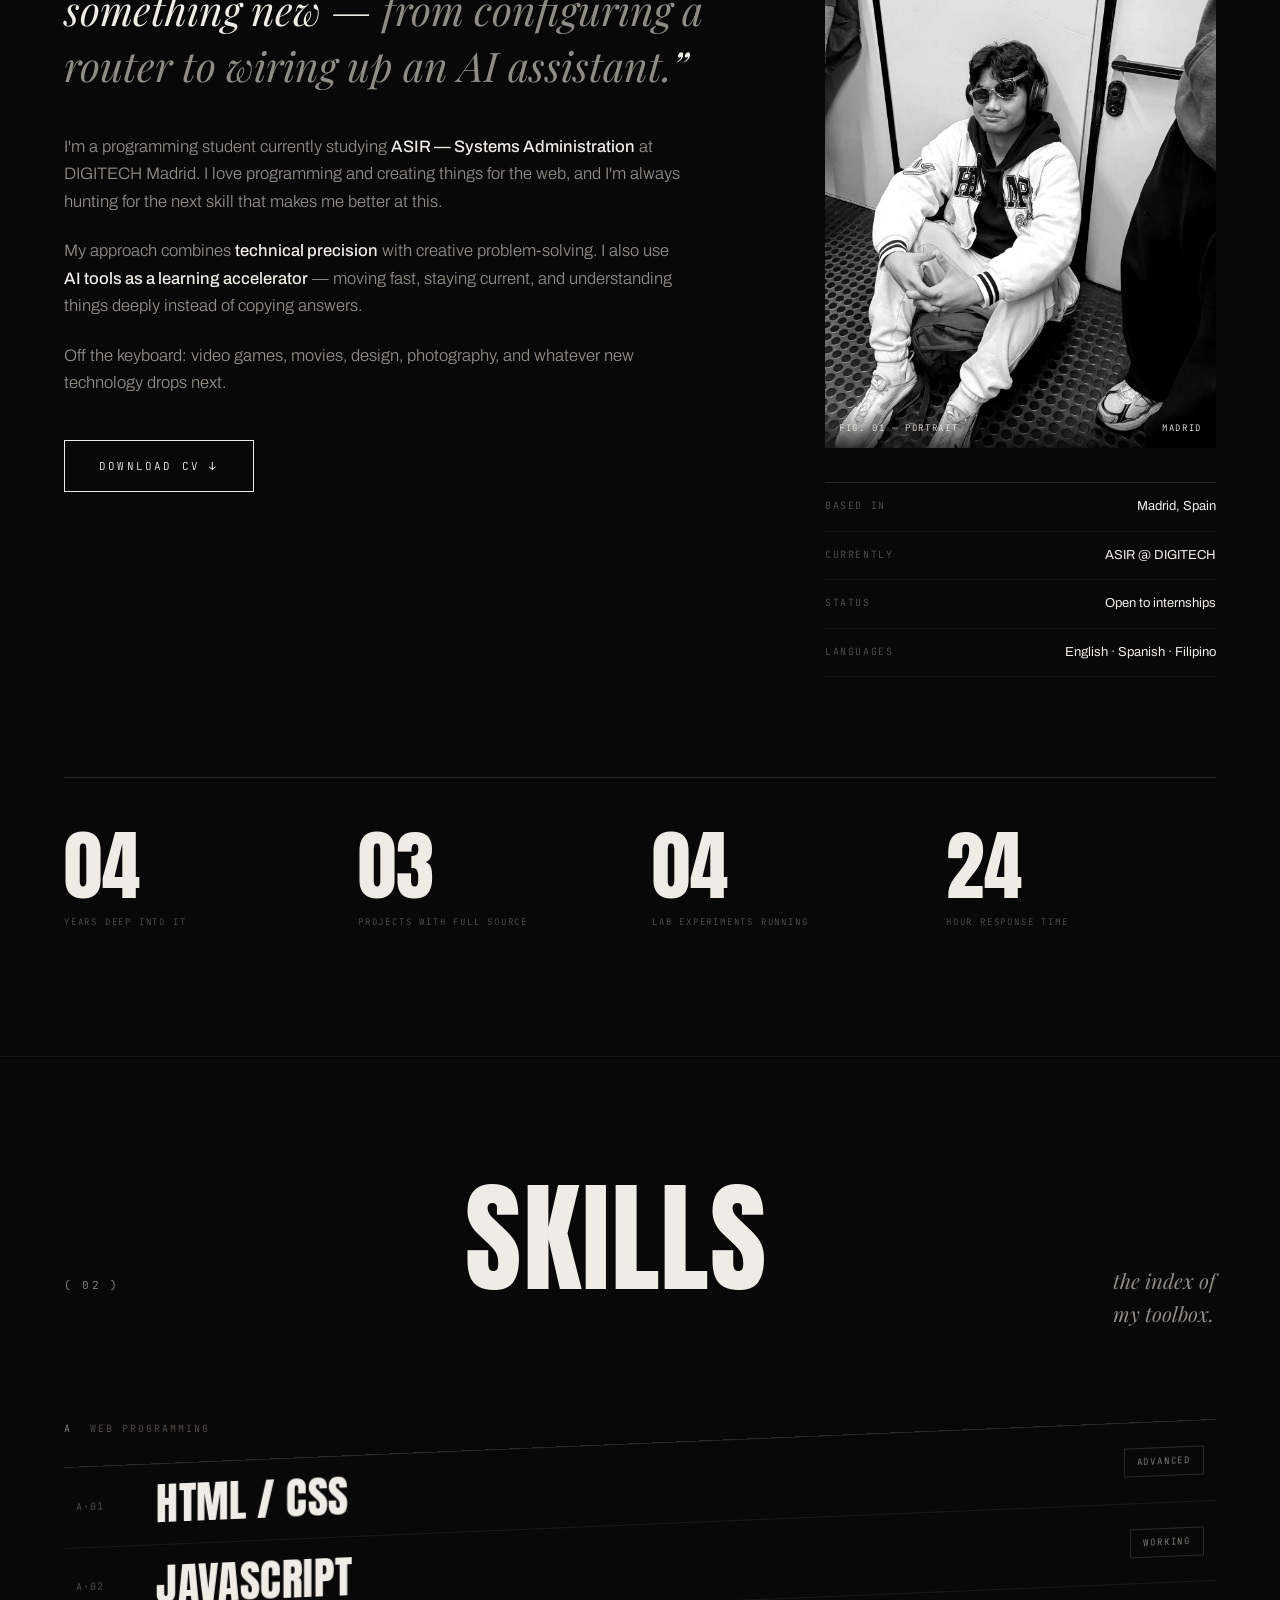
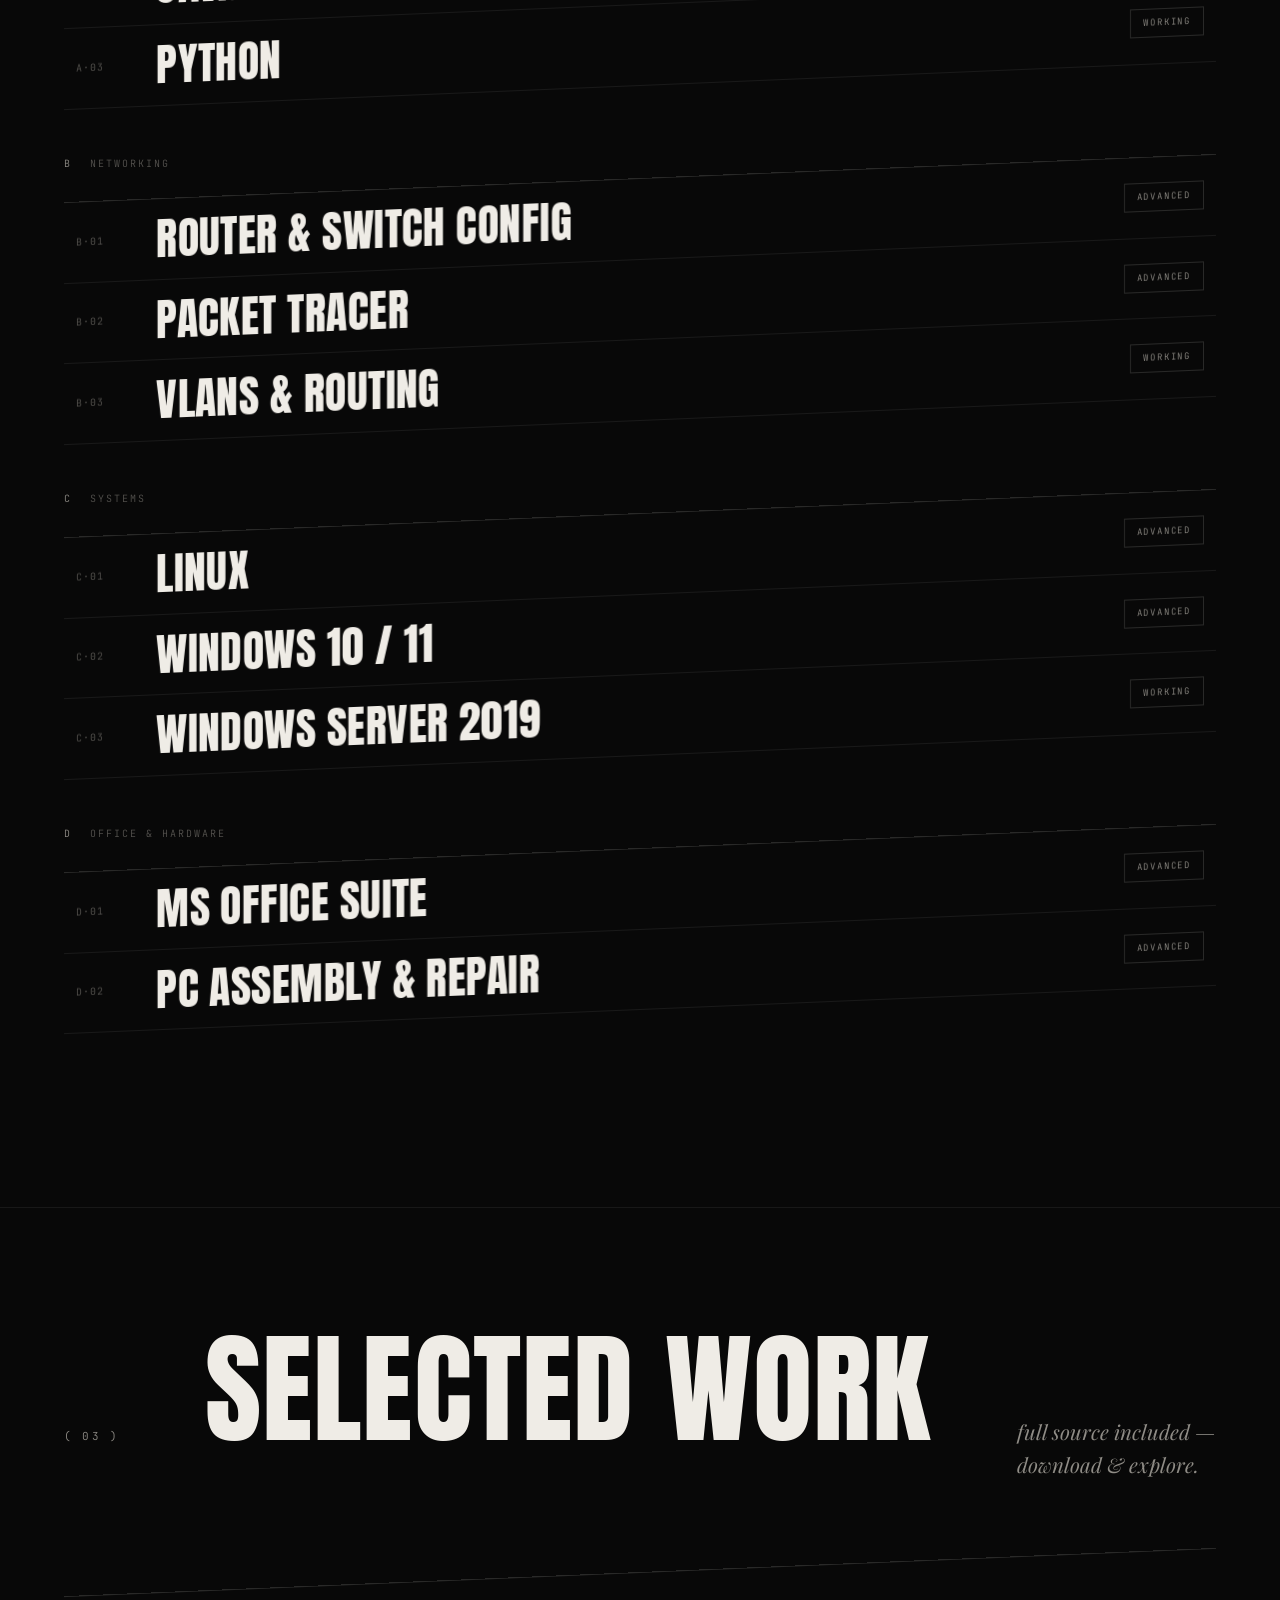
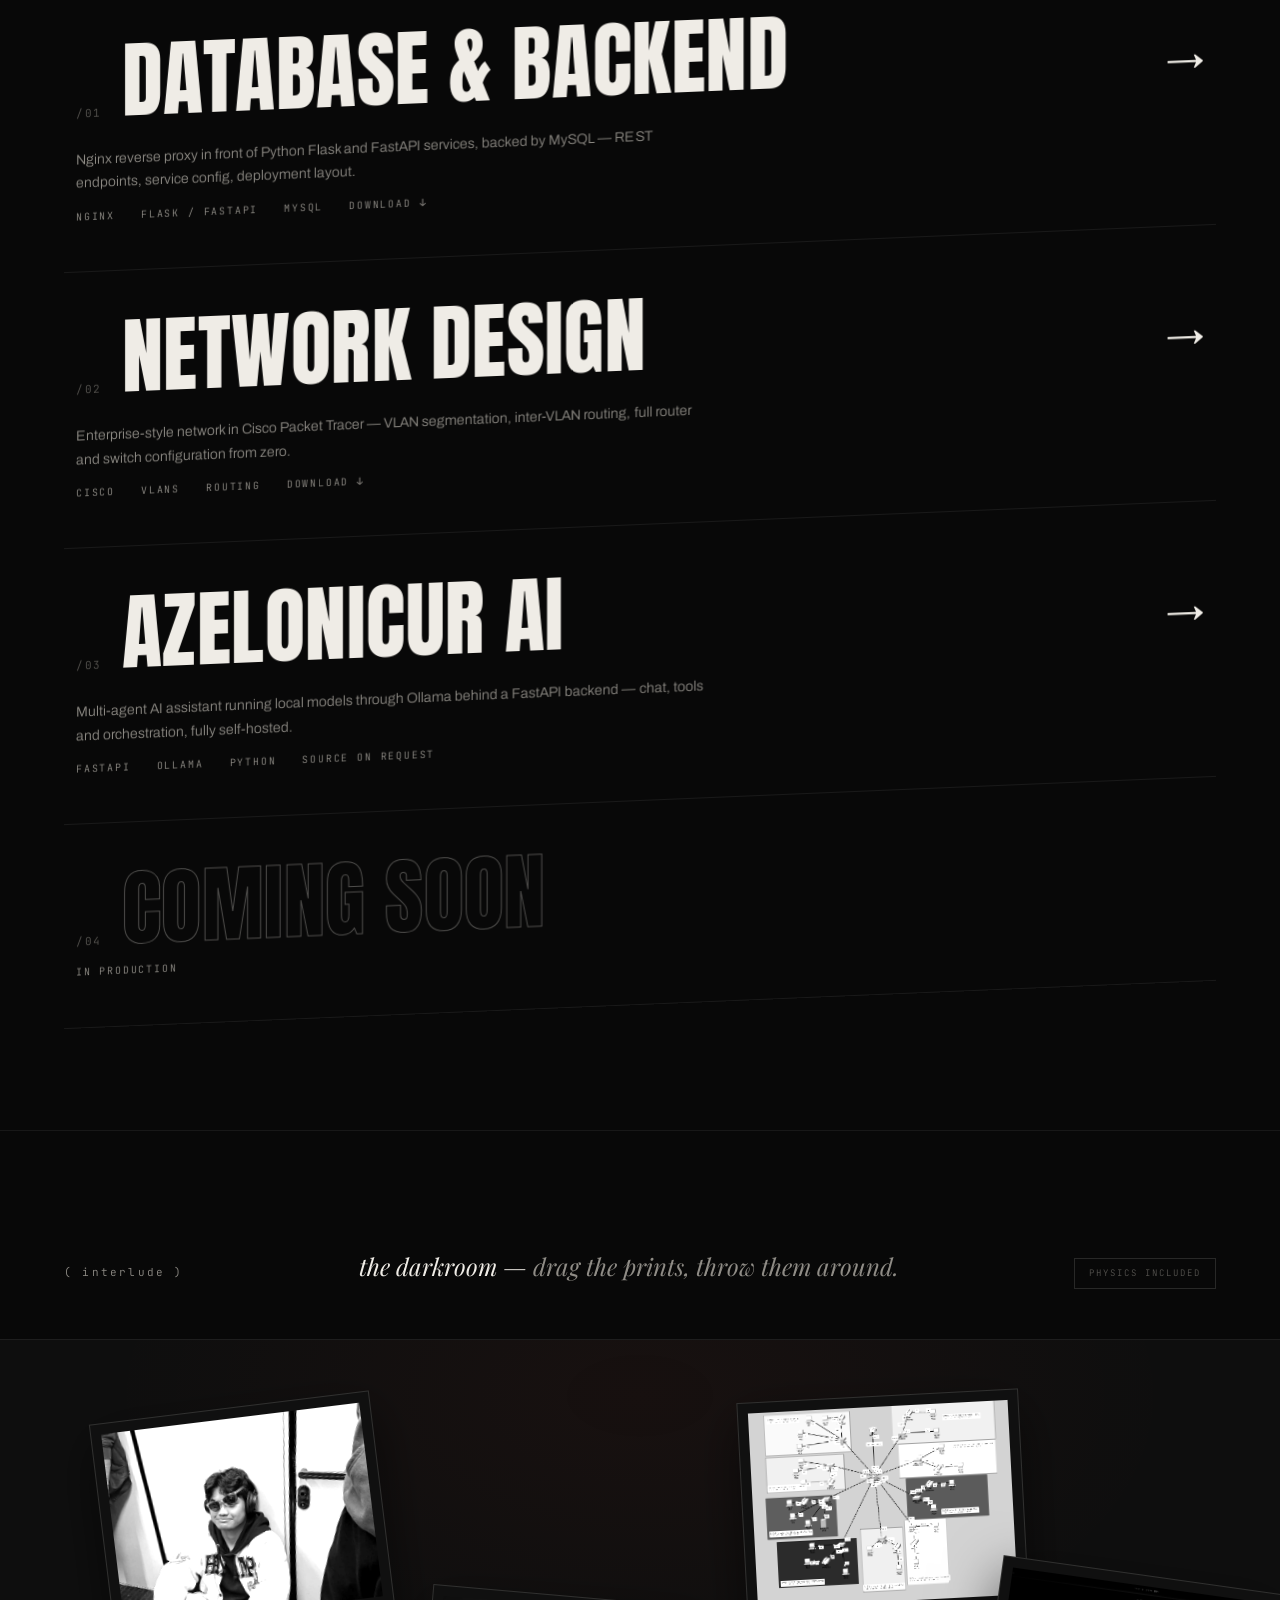
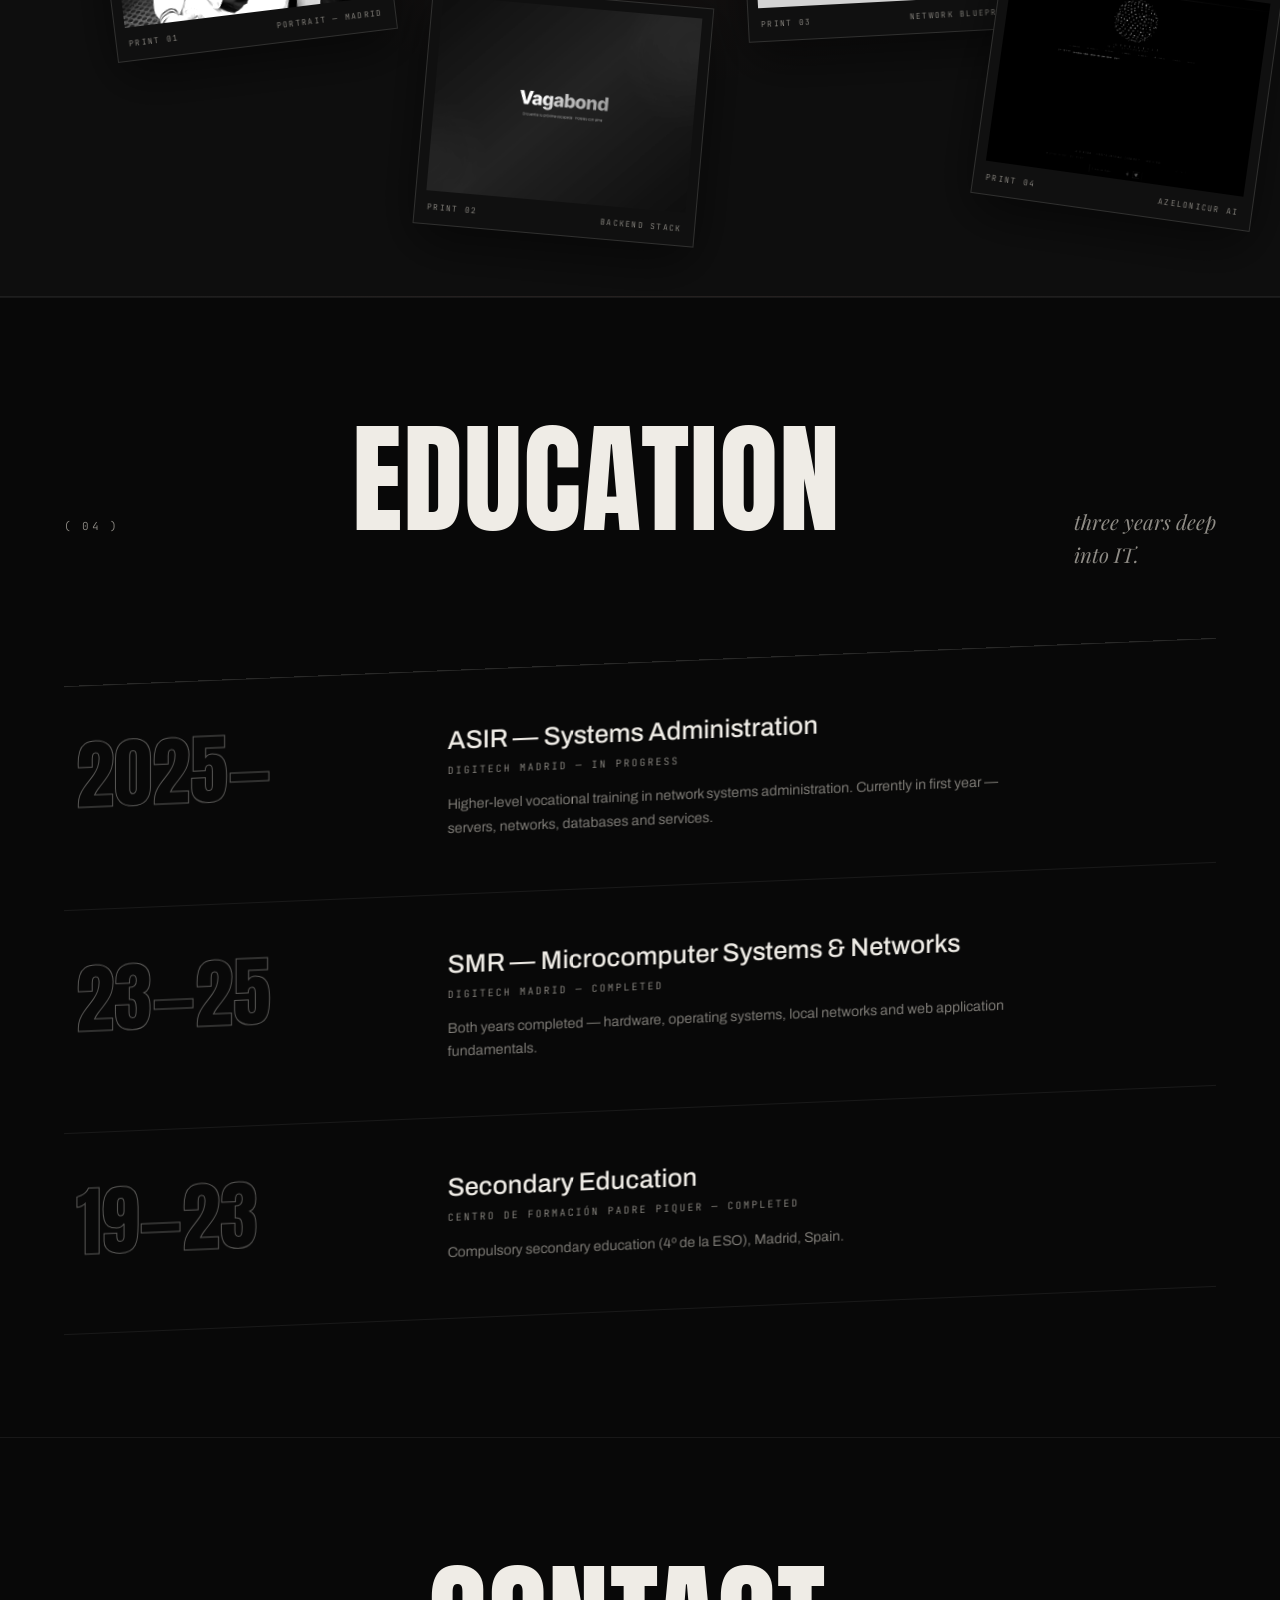
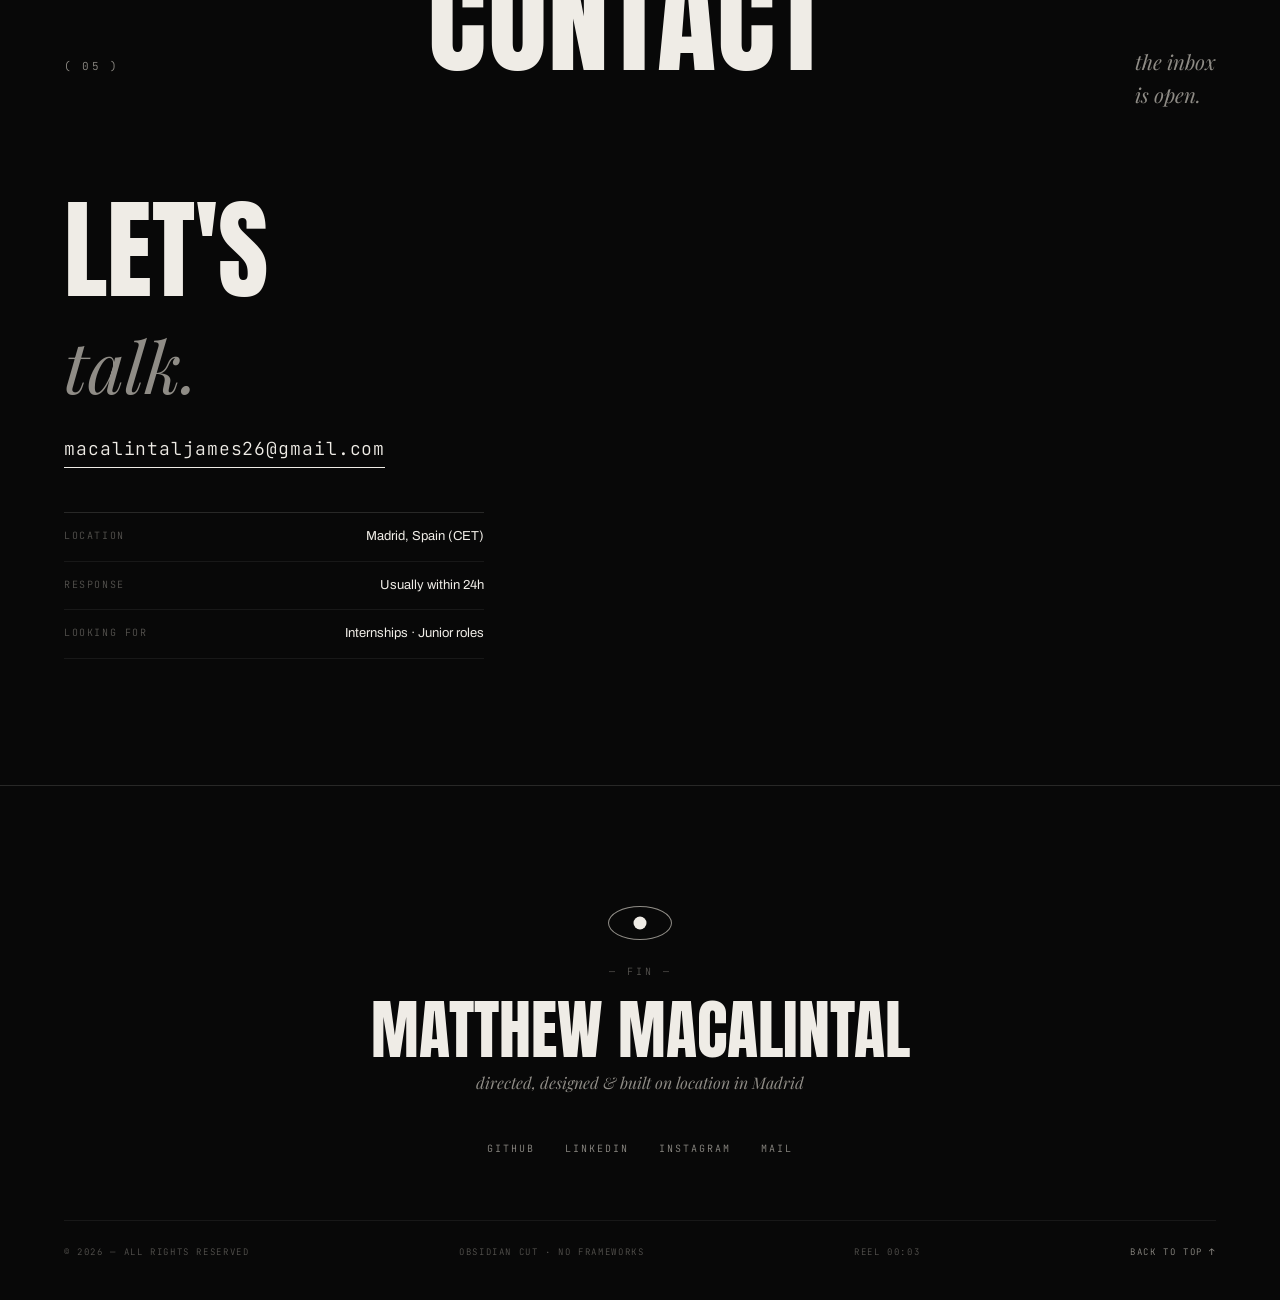
==== commit 09206117: "Add Filipino version of the site New filipino/Main-fil.html, a third option on the home page, EN/ES/" ====
--- a/english/Main.html
+++ b/english/Main.html
@@ -21,7 +21,8 @@
       <a href="https://github.com/Hitori-Kaizen" target="_blank" rel="noopener">GitHub</a>
       <a href="https://www.linkedin.com/in/james-macalintal-099469302/" target="_blank" rel="noopener">LinkedIn</a>
       <a href="mailto:macalintaljames26@gmail.com">Mail</a>
-      <a class="lang" href="../spanish/Main-es.html">ES</a>
+      <a class="lang" href="../spanish/Main-es.html" hreflang="es">ES</a>
+      <a class="lang" href="../filipino/Main-fil.html" hreflang="fil">FIL</a>
       <button class="menu-btn" id="menu-btn" aria-label="Menu" aria-expanded="false">
         <span></span><span></span>
       </button>
@@ -36,7 +37,10 @@
     <a class="m-link" style="--i:4" href="#contact"><i>05</i>Contact</a>
     <div class="m-foot">
       <span>Madrid, Spain</span>
-      <a href="../spanish/Main-es.html">Español →</a>
+      <span class="m-langs">
+        <a href="../spanish/Main-es.html">Español →</a>
+        <a href="../filipino/Main-fil.html">Filipino →</a>
+      </span>
     </div>
   </div>
 
@@ -135,7 +139,7 @@
               <div class="index-row"><span class="k">Based in</span><span class="v">Madrid, Spain</span></div>
               <div class="index-row"><span class="k">Currently</span><span class="v">ASIR @ DIGITECH</span></div>
               <div class="index-row"><span class="k">Status</span><span class="v">Open to internships</span></div>
-              <div class="index-row"><span class="k">Languages</span><span class="v">English · Spanish</span></div>
+              <div class="index-row"><span class="k">Languages</span><span class="v">English · Spanish · Filipino</span></div>
             </div>
           </div>
         </div>
--- a/css/style.css
+++ b/css/style.css
@@ -419,6 +419,11 @@
   color: var(--dim);
 }
 
+.menu-overlay .m-langs {
+  display: flex;
+  gap: 22px;
+}
+
 /* ---------- side rail (scroll spy) ---------- */
 
 .rail {
@@ -1527,8 +1532,21 @@
 
 .tc-langs {
   display: flex;
-  gap: clamp(28px, 6vw, 80px);
+  flex-wrap: wrap;
+  gap: clamp(28px, 5vw, 64px);
   align-items: center;
+}
+
+@media (max-width: 860px) {
+  .tc-langs {
+    flex-direction: column;
+    align-items: flex-start;
+    gap: 22px;
+  }
+
+  .tc-langs .divider {
+    display: none;
+  }
 }
 
 .tc-langs .divider {
@@ -1631,6 +1649,14 @@
 
   .top-links a:not(.lang) {
     display: none;
+  }
+
+  .top-links {
+    gap: 12px;
+  }
+
+  .top-links .lang {
+    padding: 6px 9px;
   }
 
   .menu-btn {
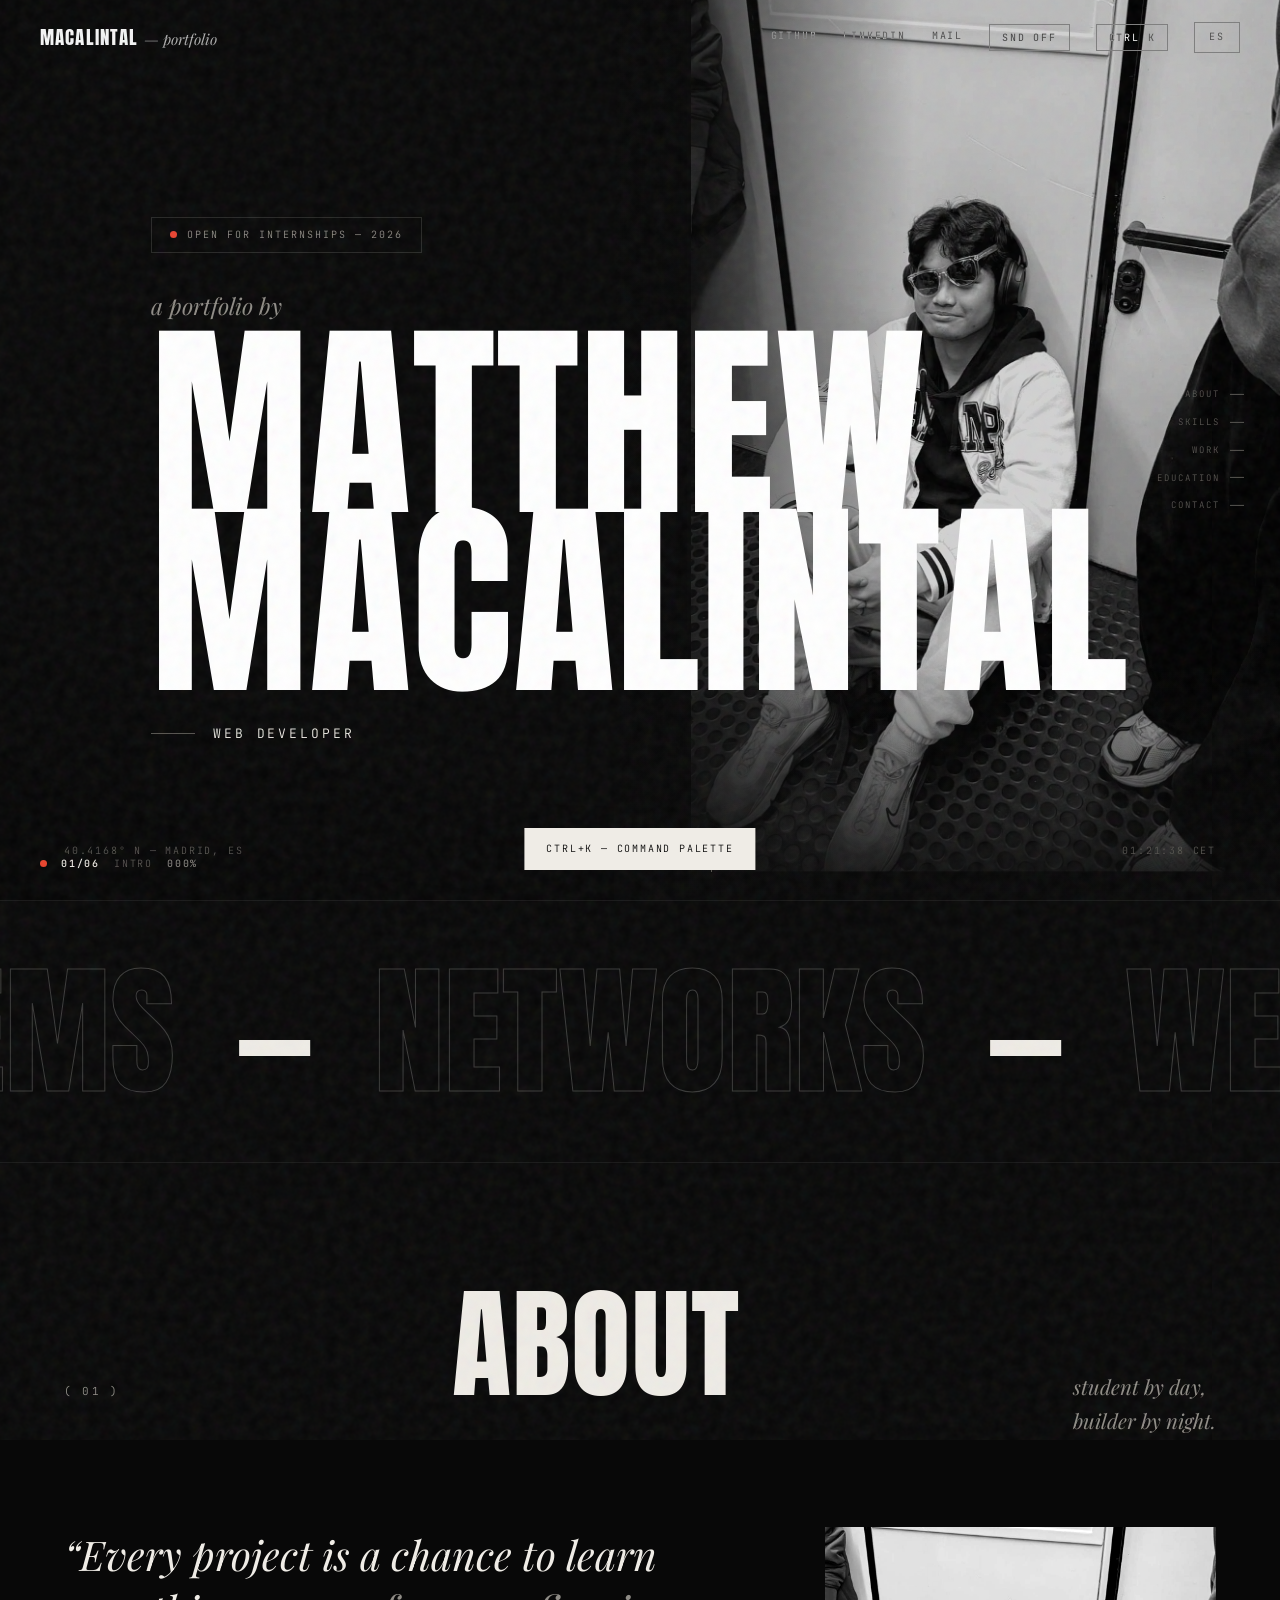
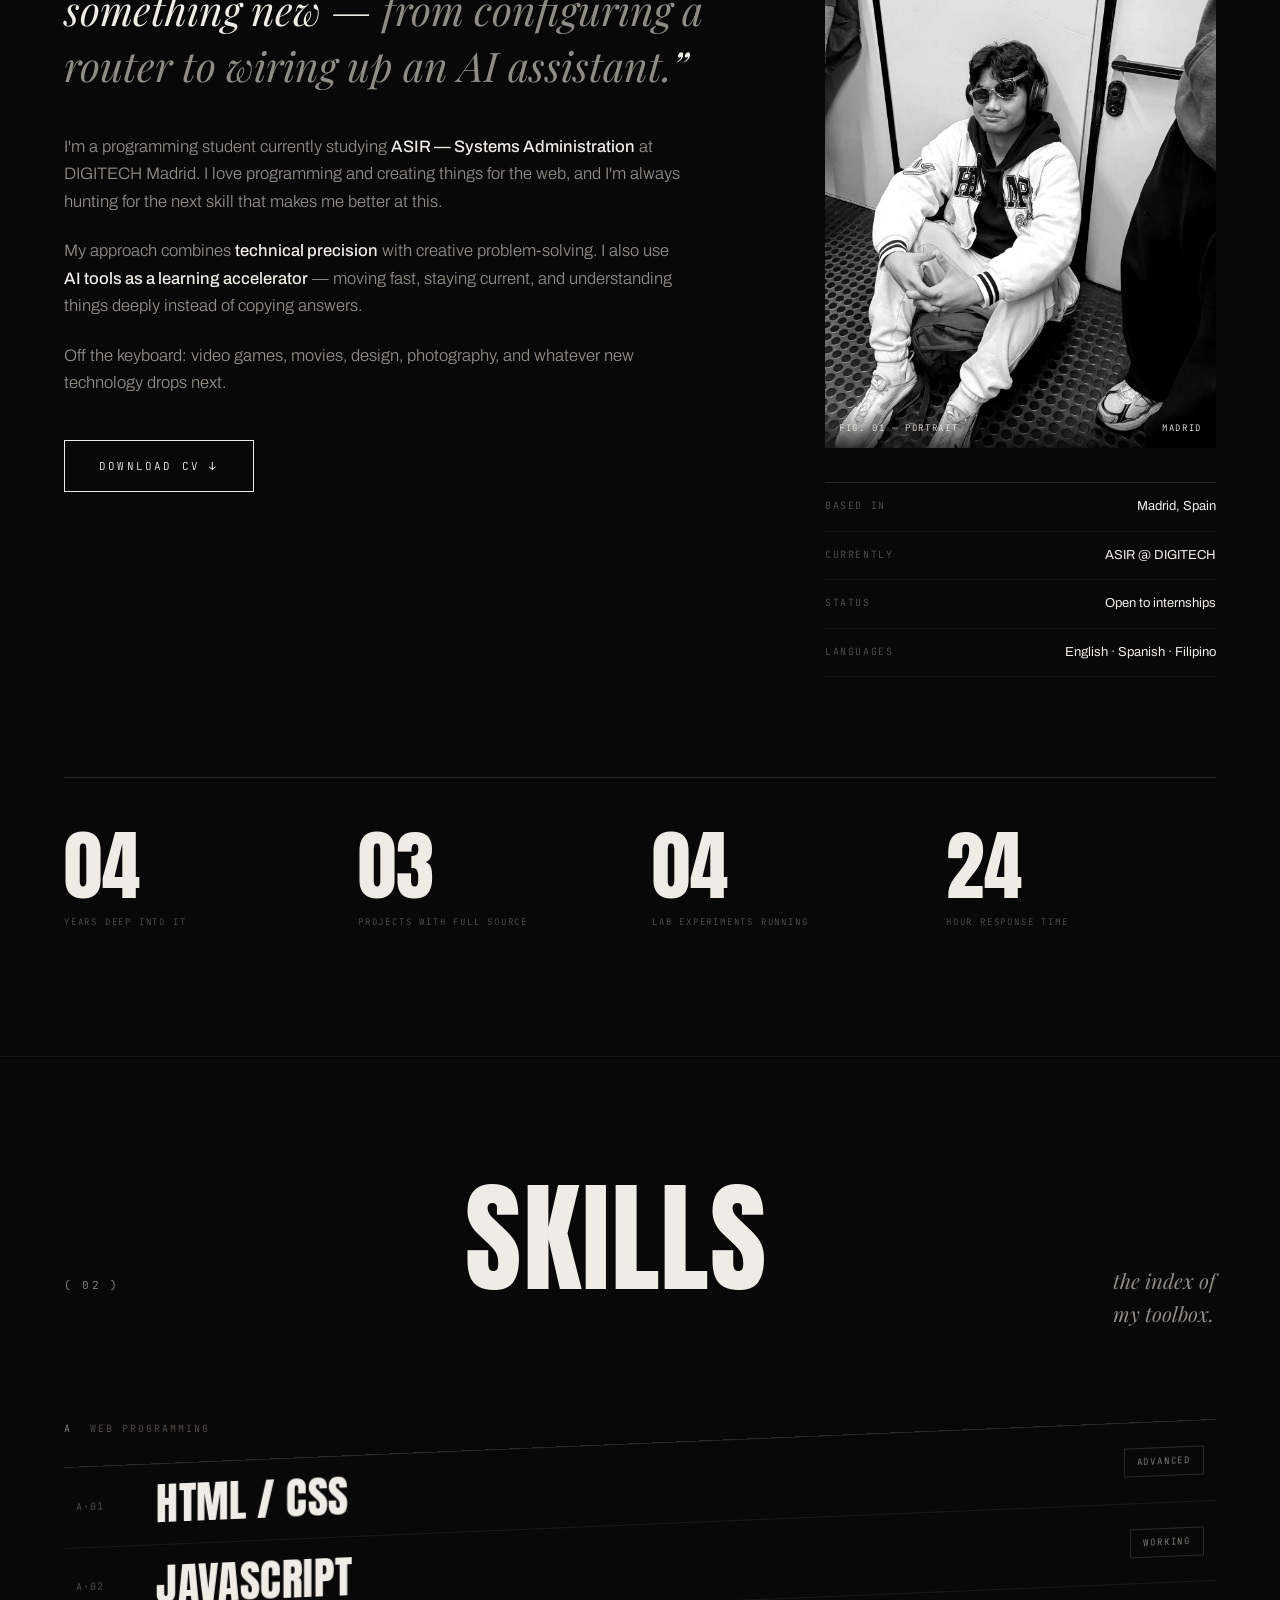
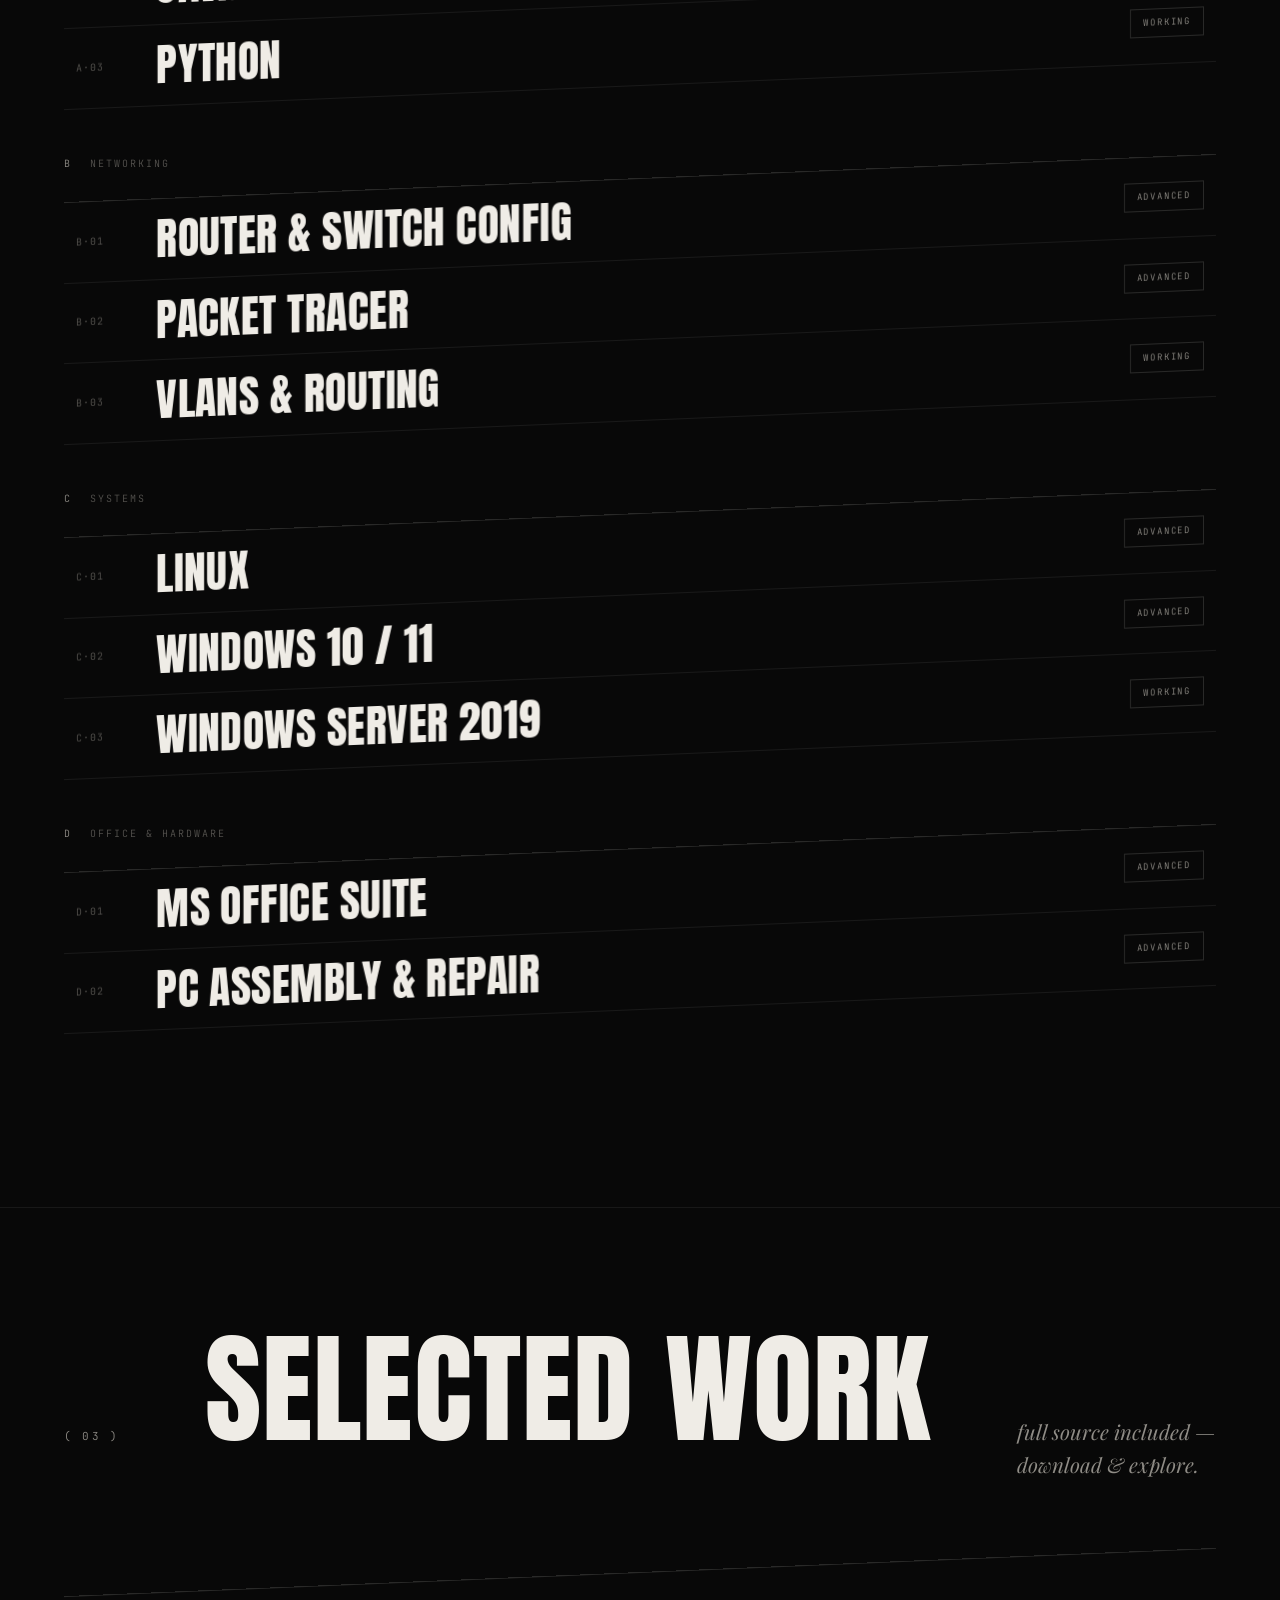
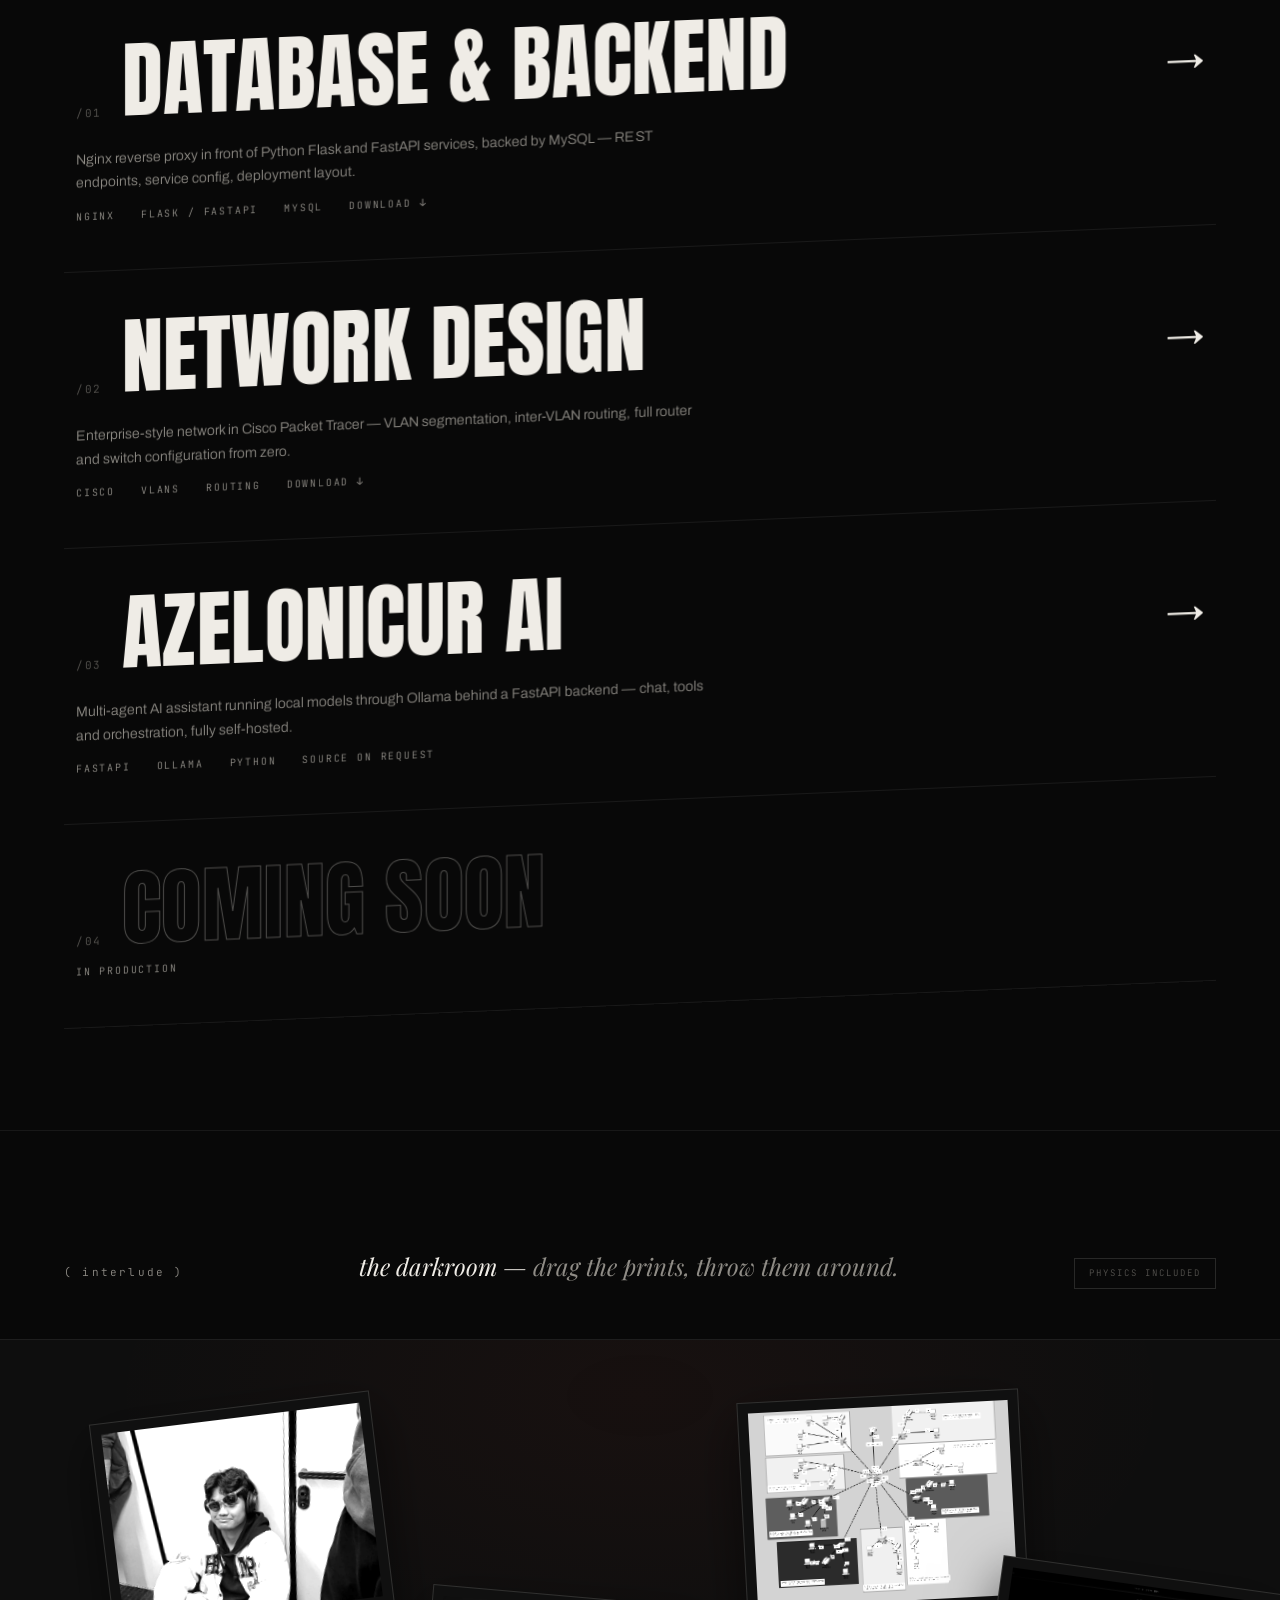
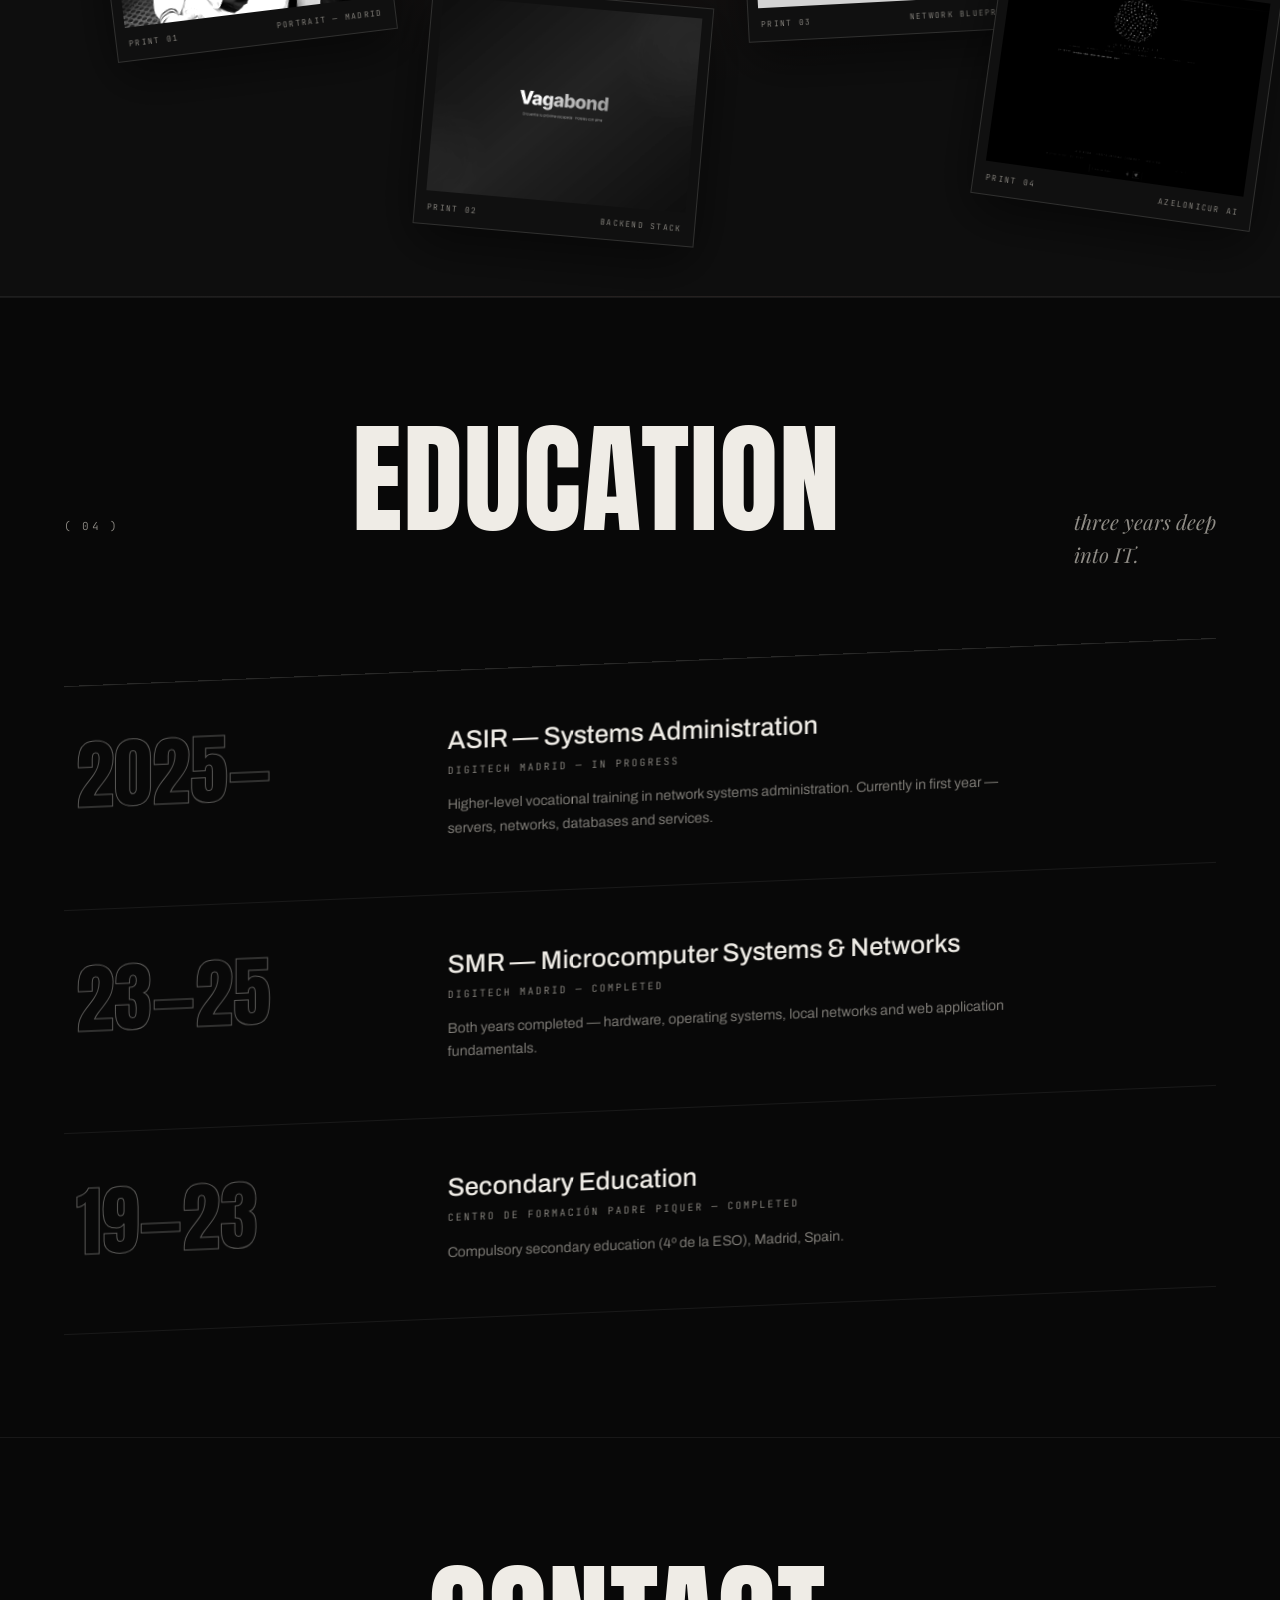
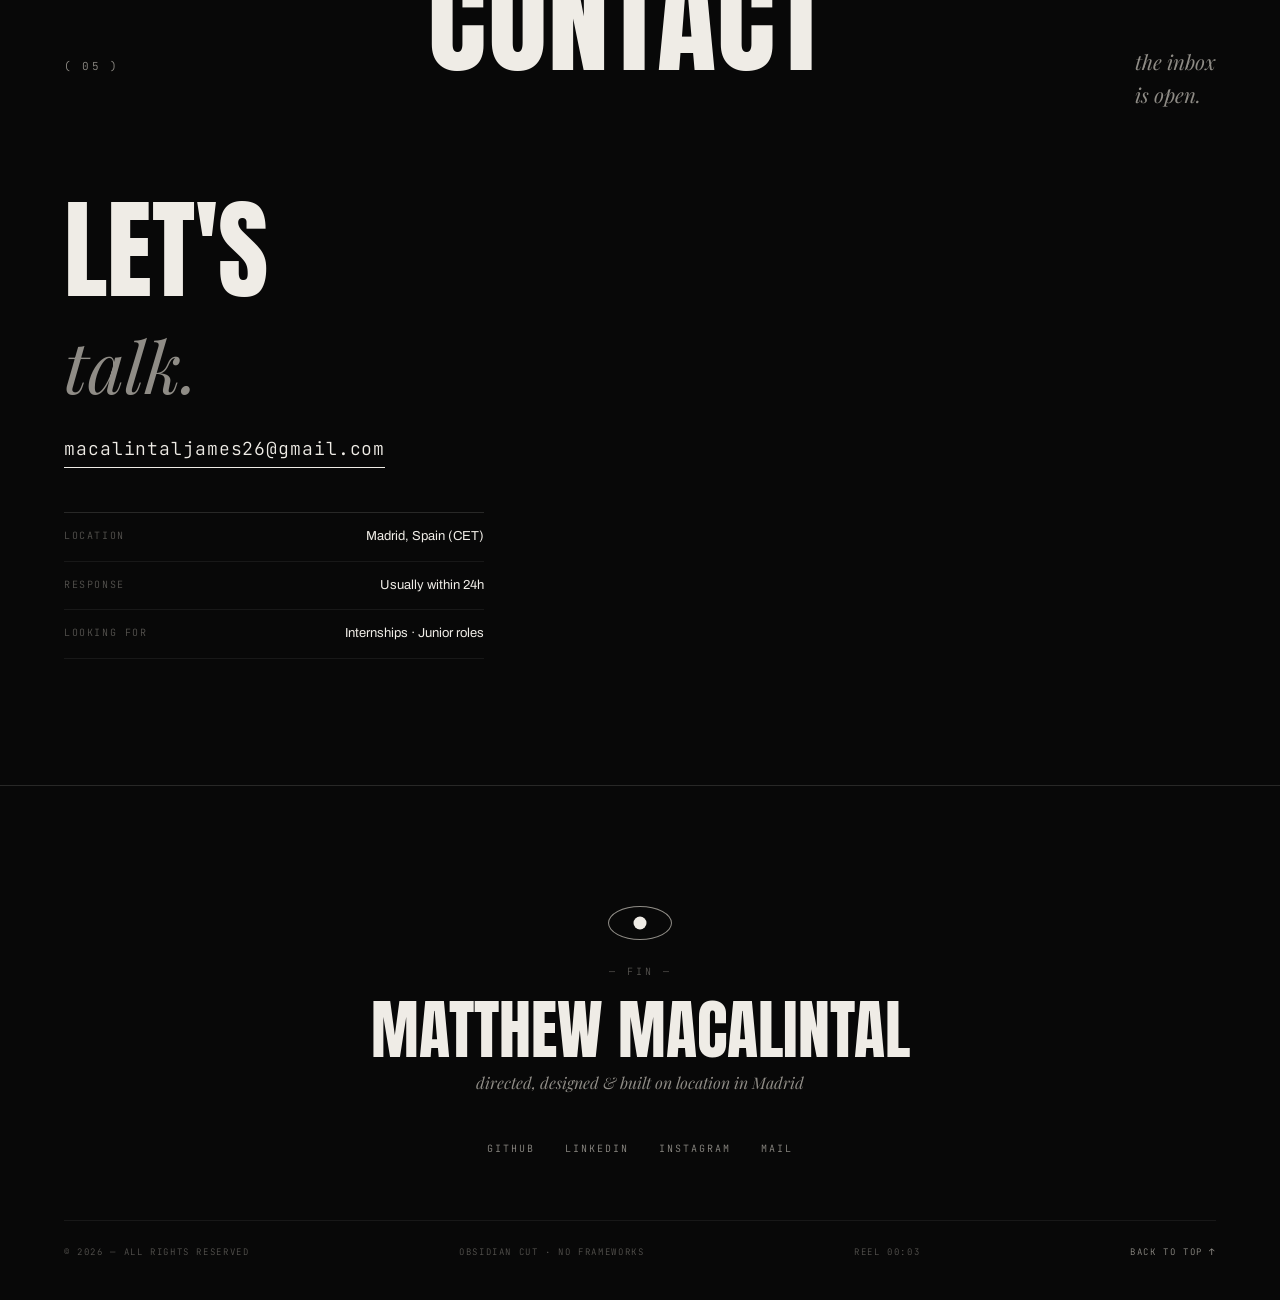
==== commit 0915a1c1: "Add Filipino to the languages I speak Co-Authored-By: Claude Opus 5.5 <noreply@anthropic.com>" ====
--- a/english/Main.html
+++ b/english/Main.html
@@ -21,8 +21,7 @@
       <a href="https://github.com/Hitori-Kaizen" target="_blank" rel="noopener">GitHub</a>
       <a href="https://www.linkedin.com/in/james-macalintal-099469302/" target="_blank" rel="noopener">LinkedIn</a>
       <a href="mailto:macalintaljames26@gmail.com">Mail</a>
-      <a class="lang" href="../spanish/Main-es.html" hreflang="es">ES</a>
-      <a class="lang" href="../filipino/Main-fil.html" hreflang="fil">FIL</a>
+      <a class="lang" href="../spanish/Main-es.html">ES</a>
       <button class="menu-btn" id="menu-btn" aria-label="Menu" aria-expanded="false">
         <span></span><span></span>
       </button>
@@ -37,10 +36,7 @@
     <a class="m-link" style="--i:4" href="#contact"><i>05</i>Contact</a>
     <div class="m-foot">
       <span>Madrid, Spain</span>
-      <span class="m-langs">
-        <a href="../spanish/Main-es.html">Español →</a>
-        <a href="../filipino/Main-fil.html">Filipino →</a>
-      </span>
+      <a href="../spanish/Main-es.html">Español →</a>
     </div>
   </div>
 
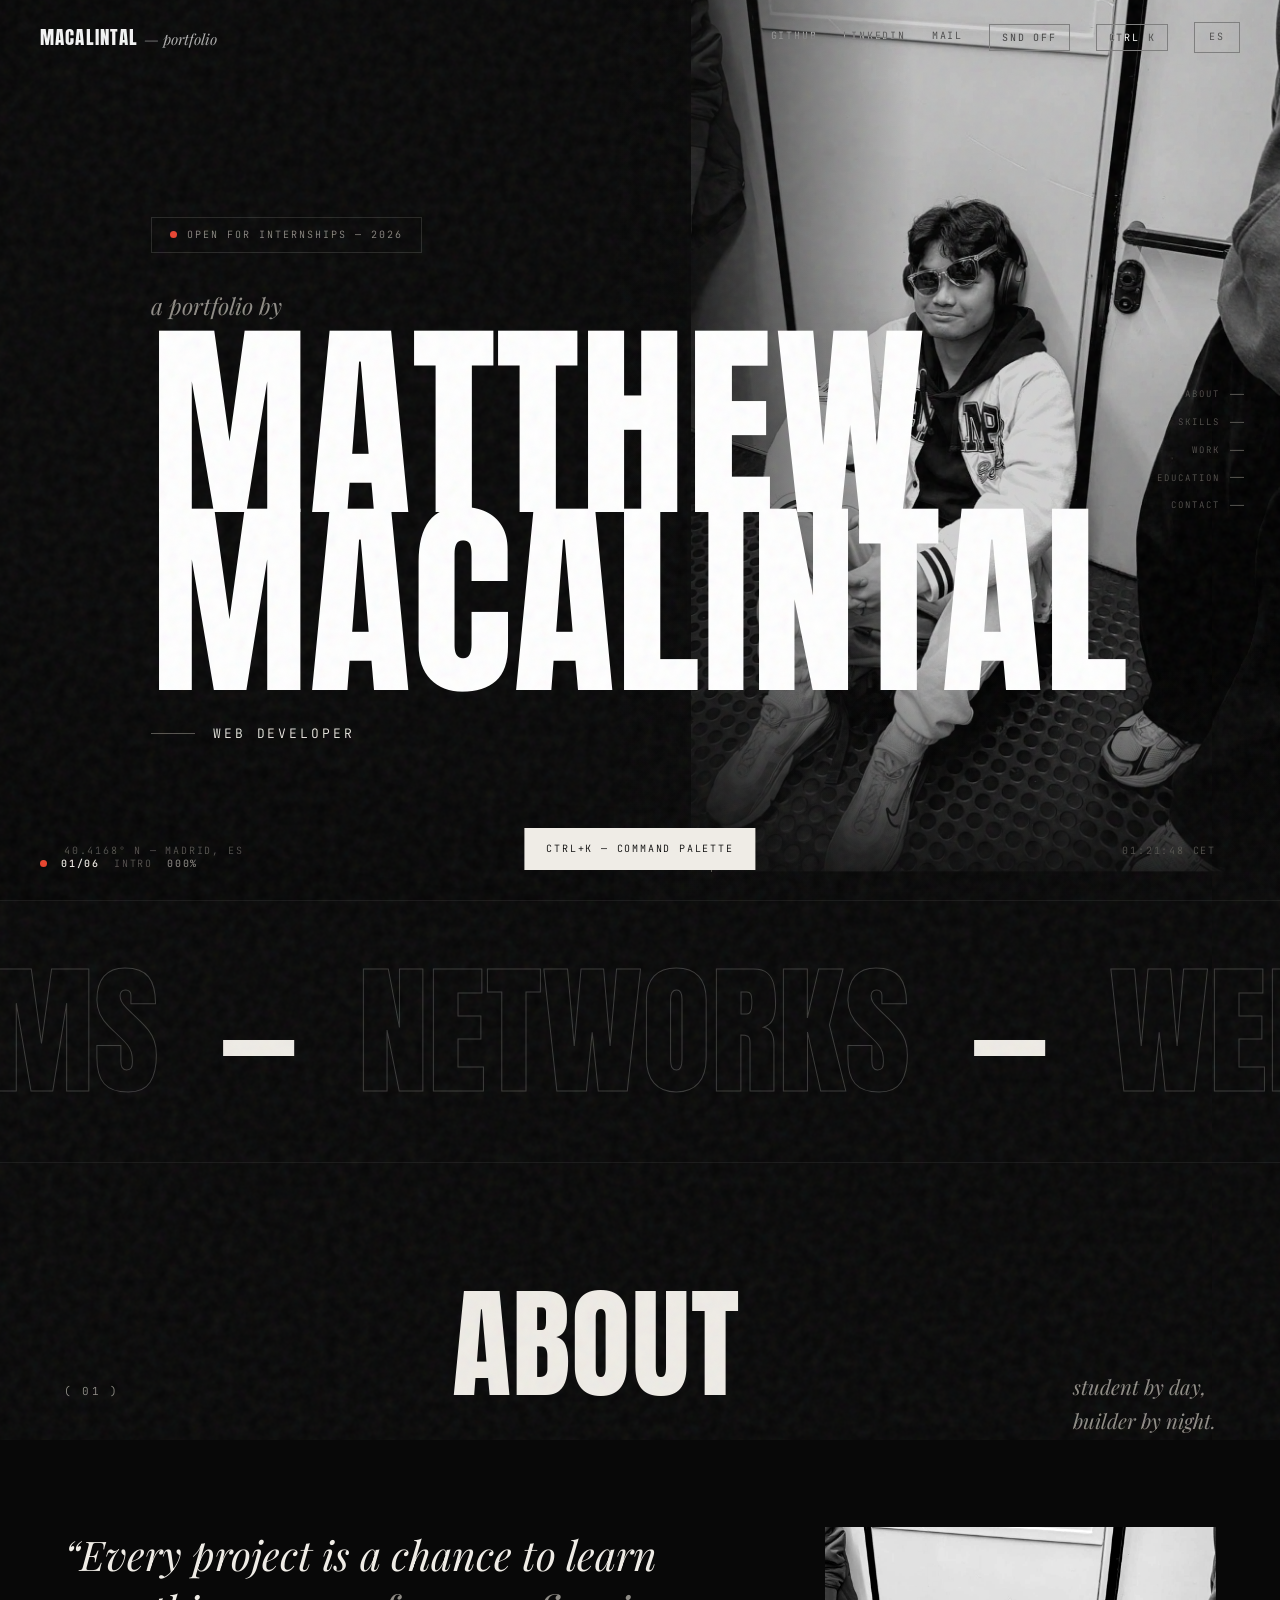
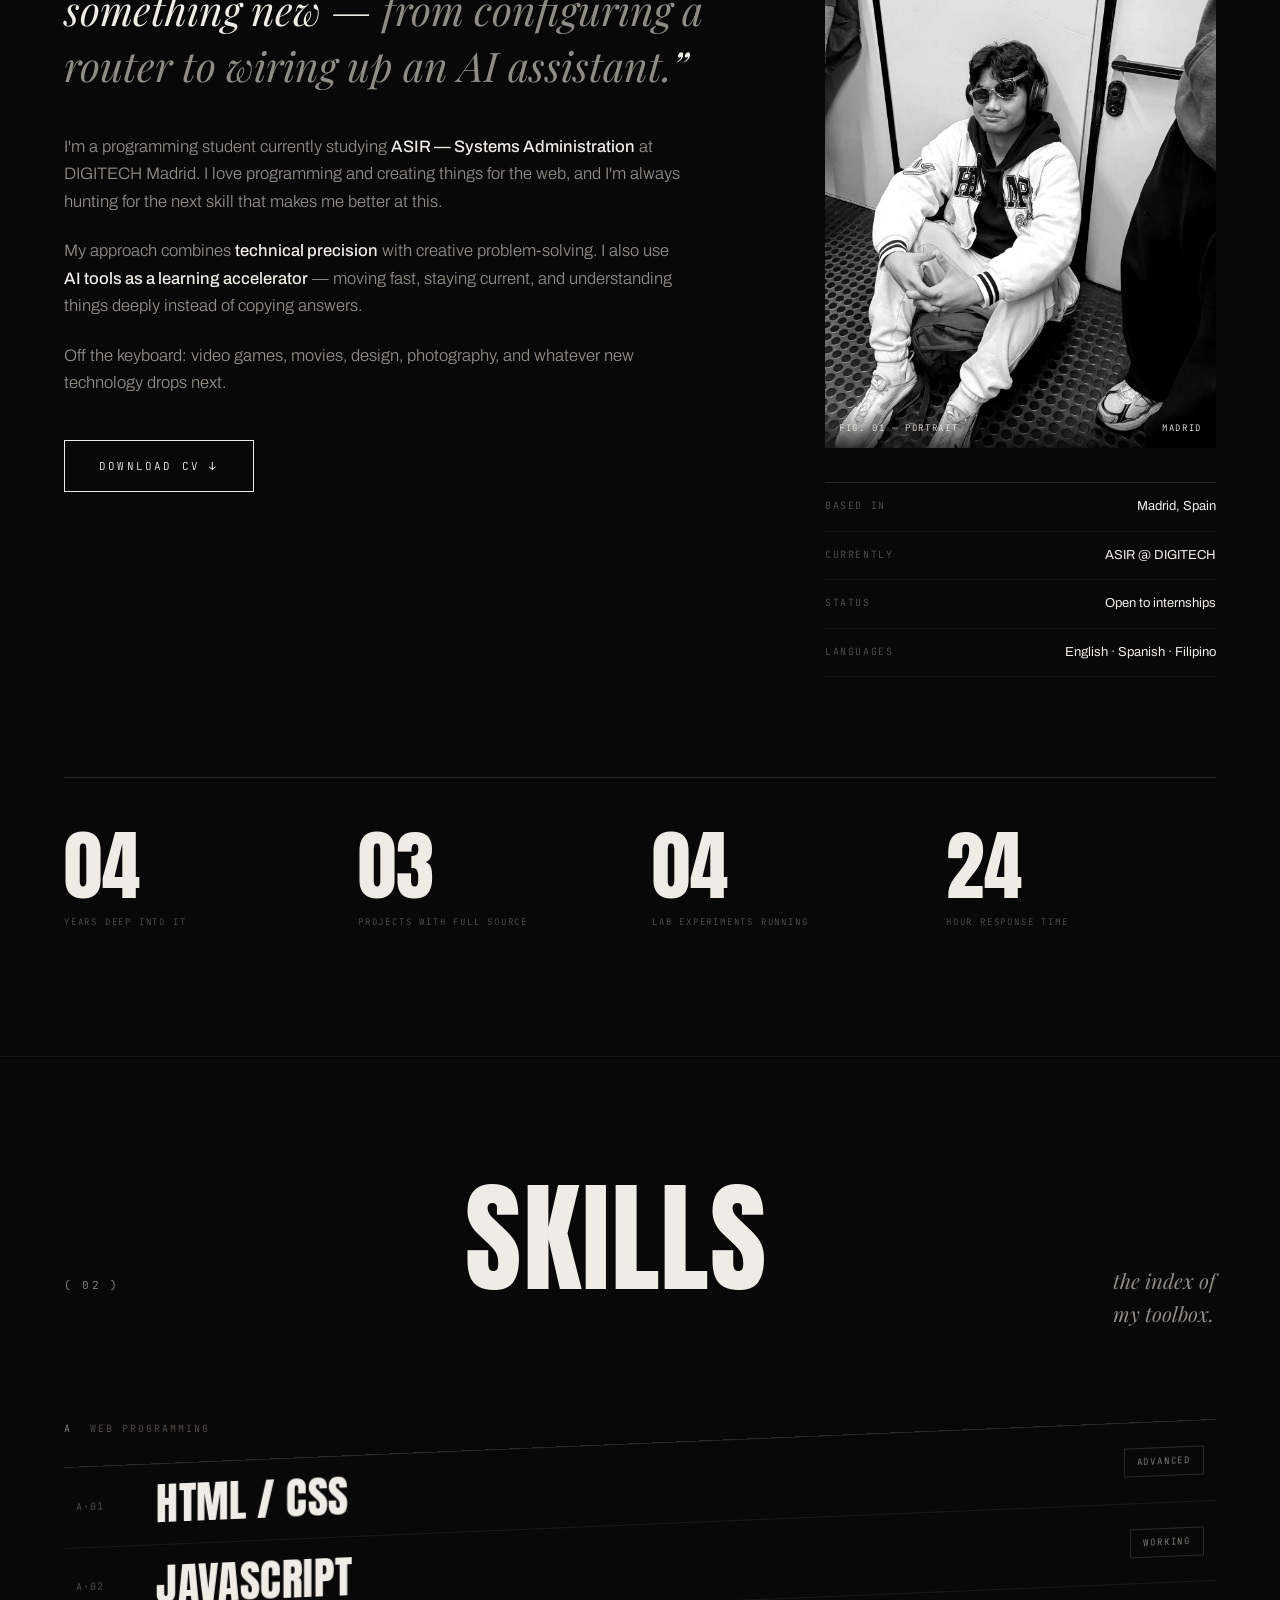
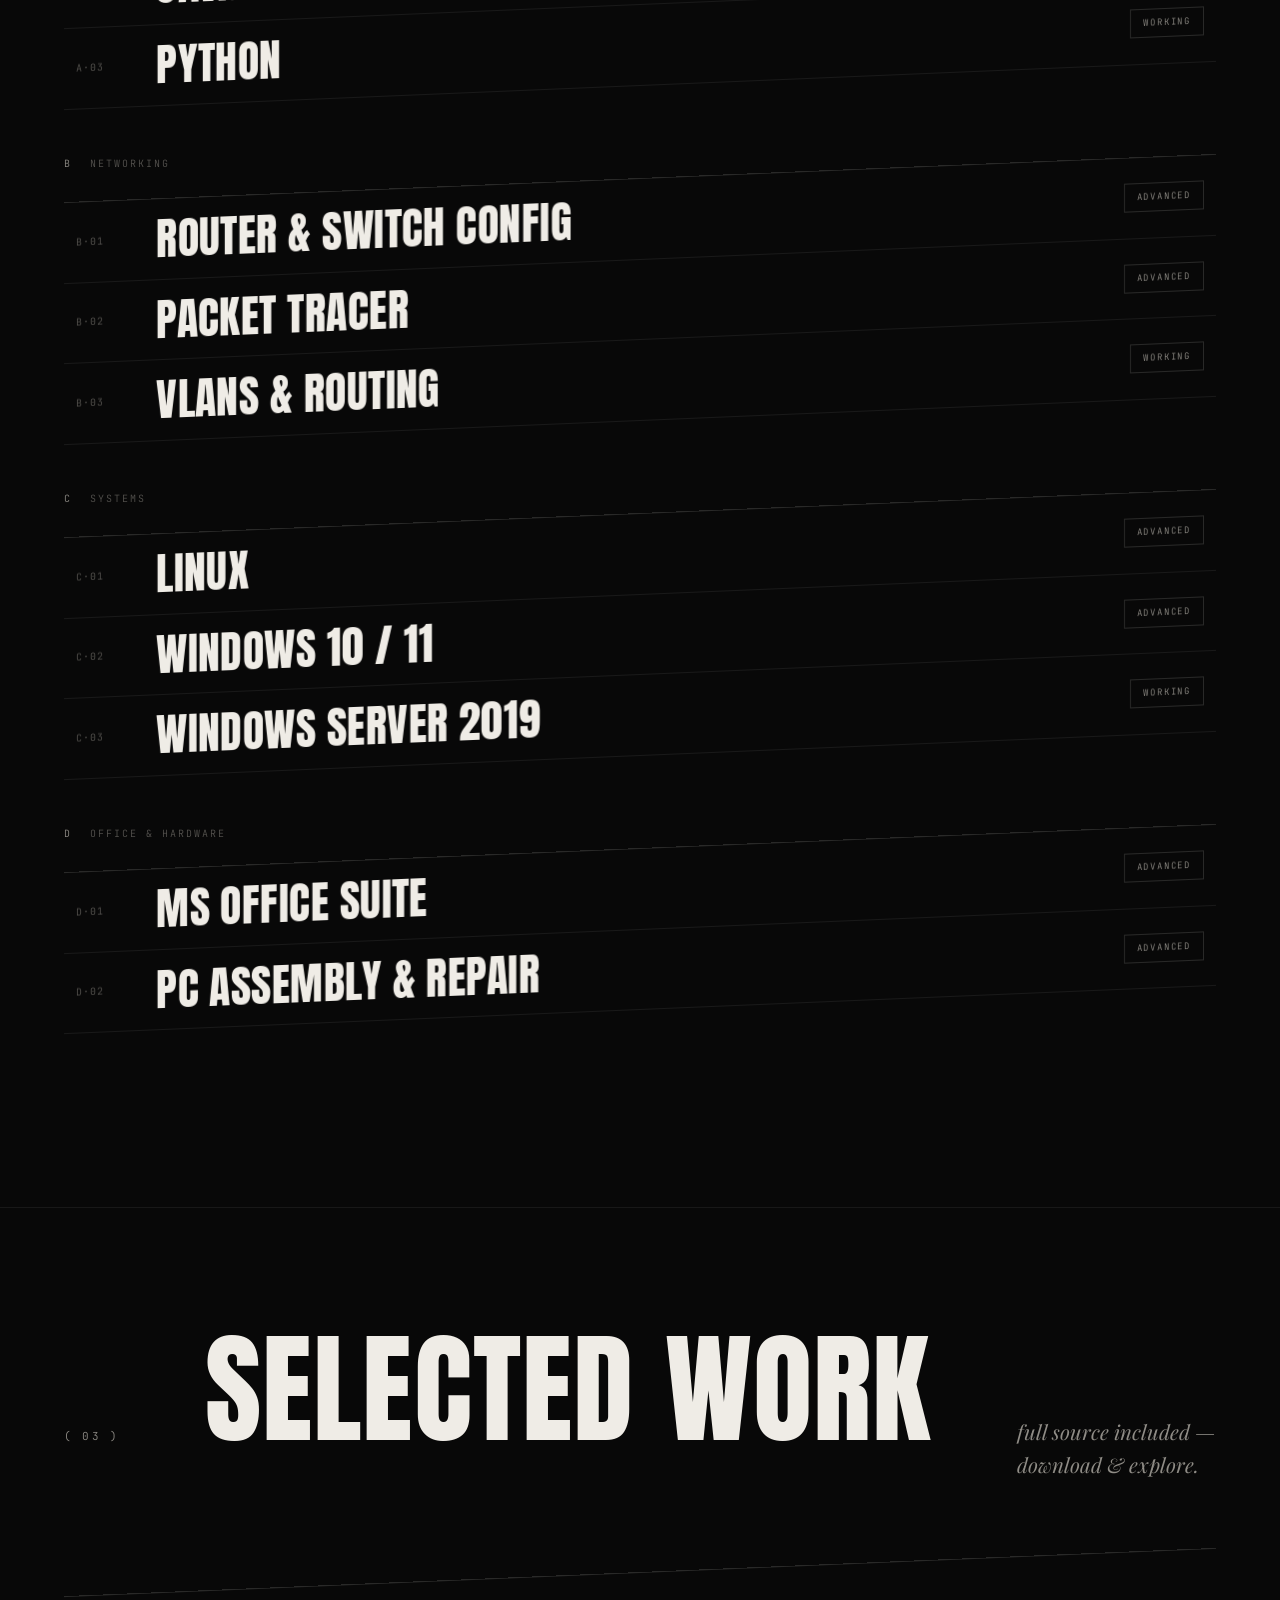
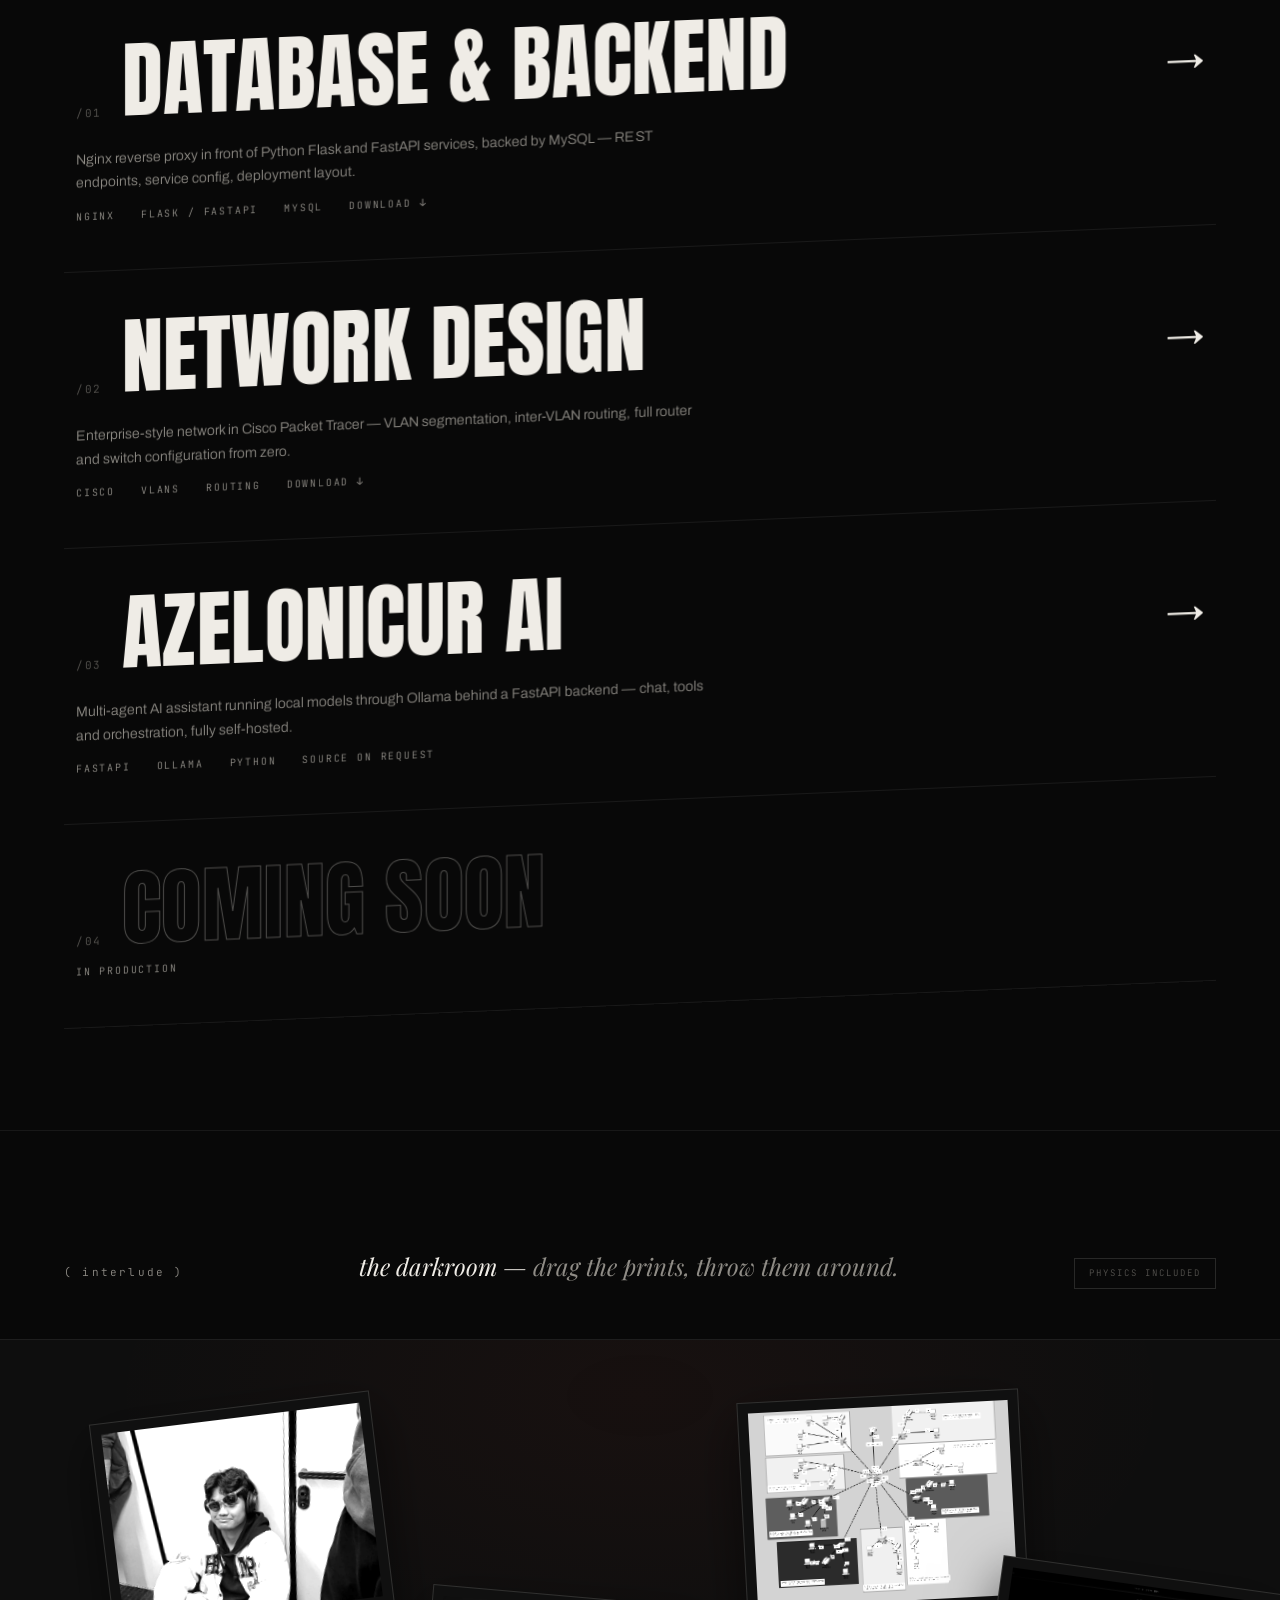
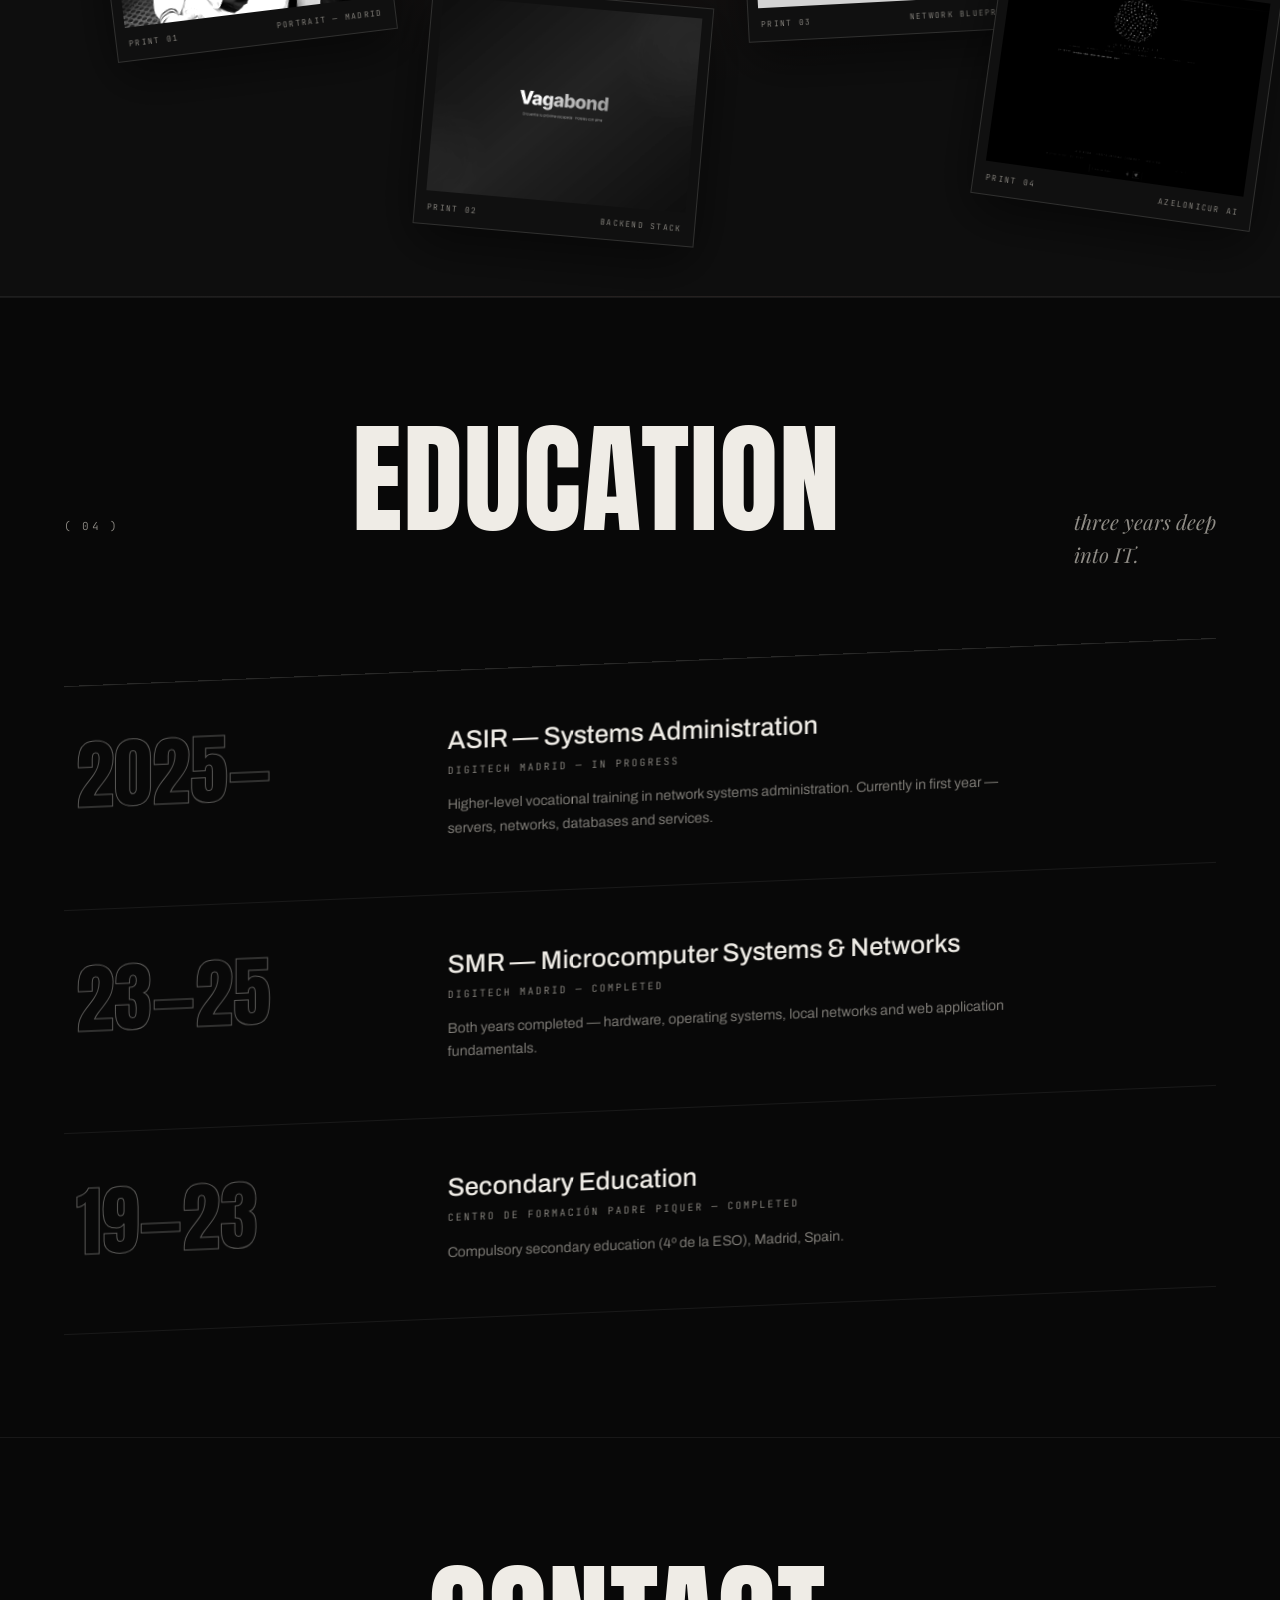
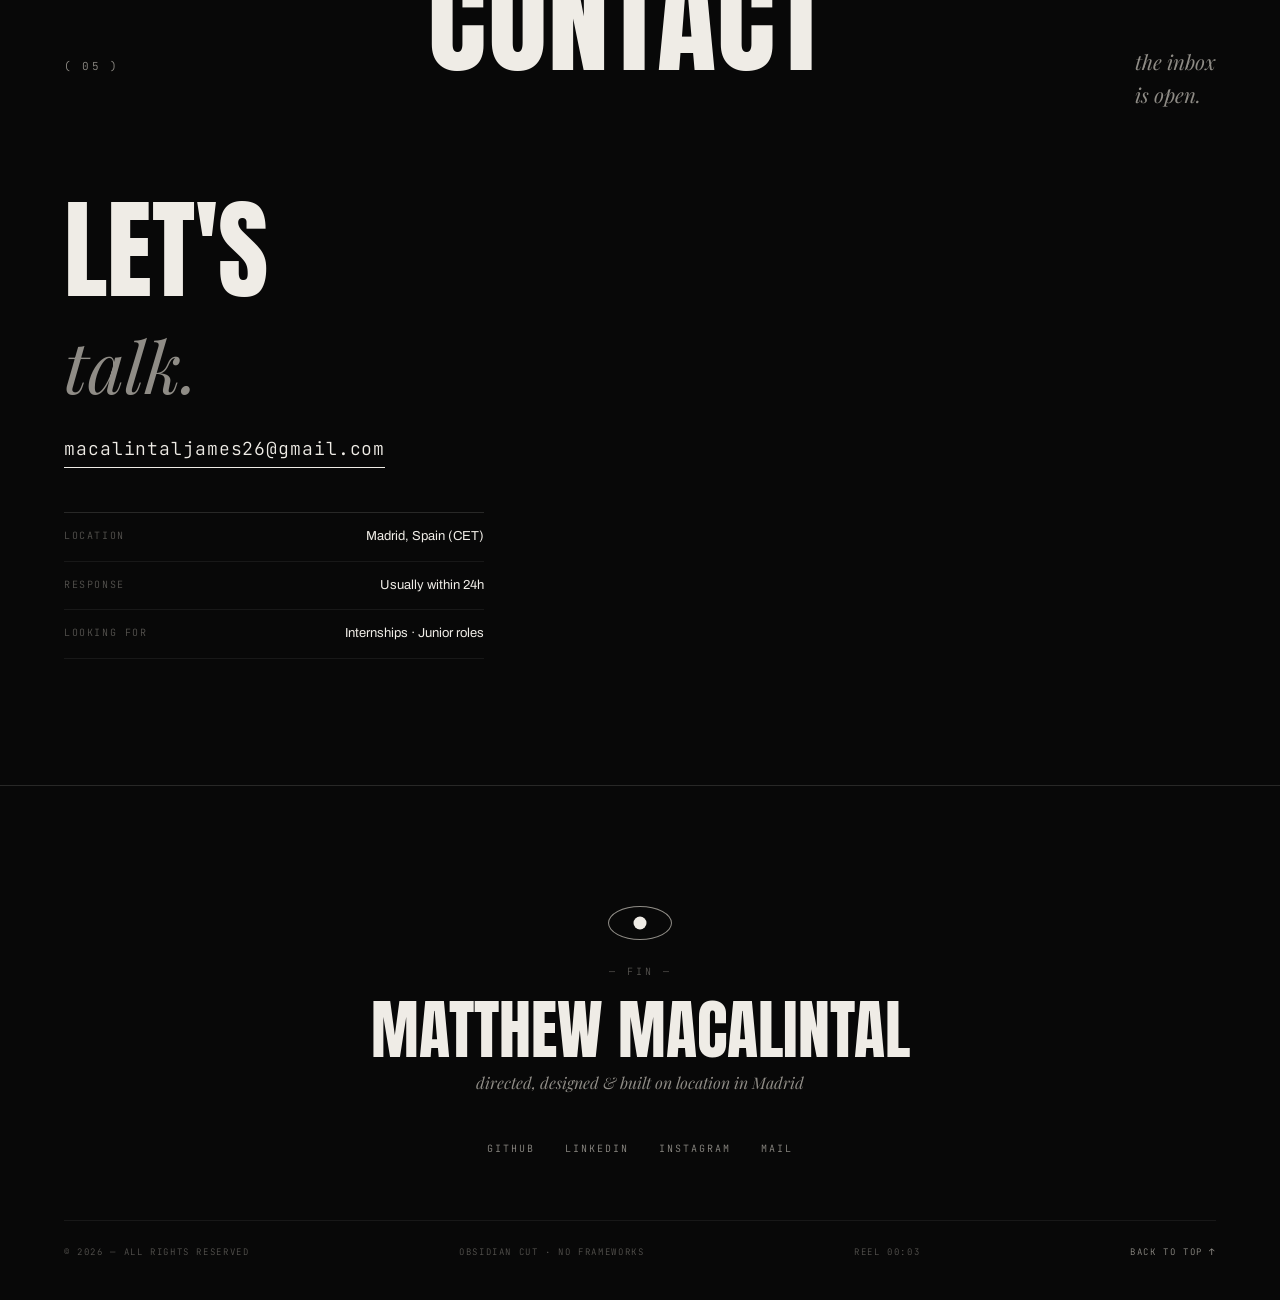
==== commit b8f25a0c: "Update Instagram link Co-Authored-By: Claude Opus 5.5 <noreply@anthropic.com>" ====
--- a/english/Main.html
+++ b/english/Main.html
@@ -351,7 +351,7 @@
         <div class="c-socials">
           <a href="https://github.com/Hitori-Kaizen" target="_blank" rel="noopener">GitHub</a>
           <a href="https://www.linkedin.com/in/james-macalintal-099469302/" target="_blank" rel="noopener">LinkedIn</a>
-          <a href="https://www.instagram.com/x._9qv.null.afterimage_77x" target="_blank" rel="noopener">Instagram</a>
+          <a href="https://www.instagram.com/mt_jsm/" target="_blank" rel="noopener">Instagram</a>
           <a href="mailto:macalintaljames26@gmail.com">Mail</a>
         </div>
         <div class="c-meta">
